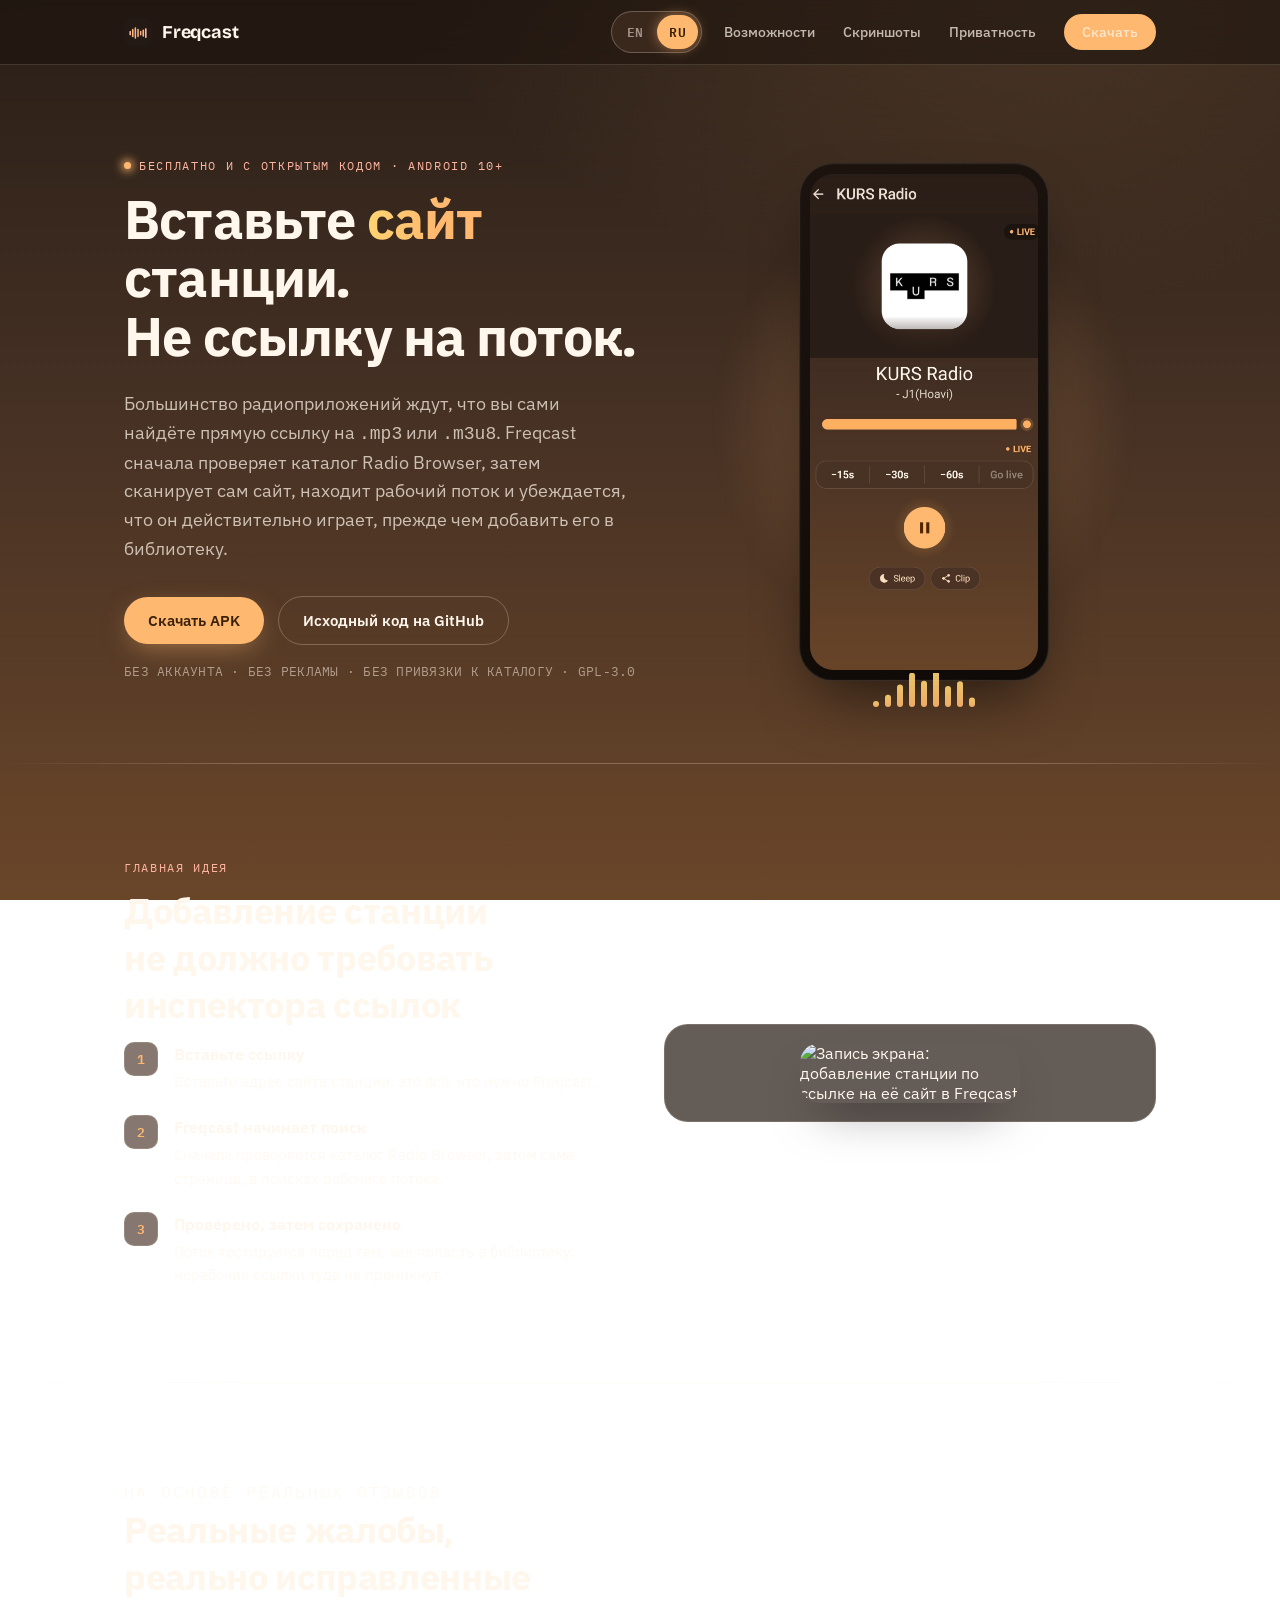
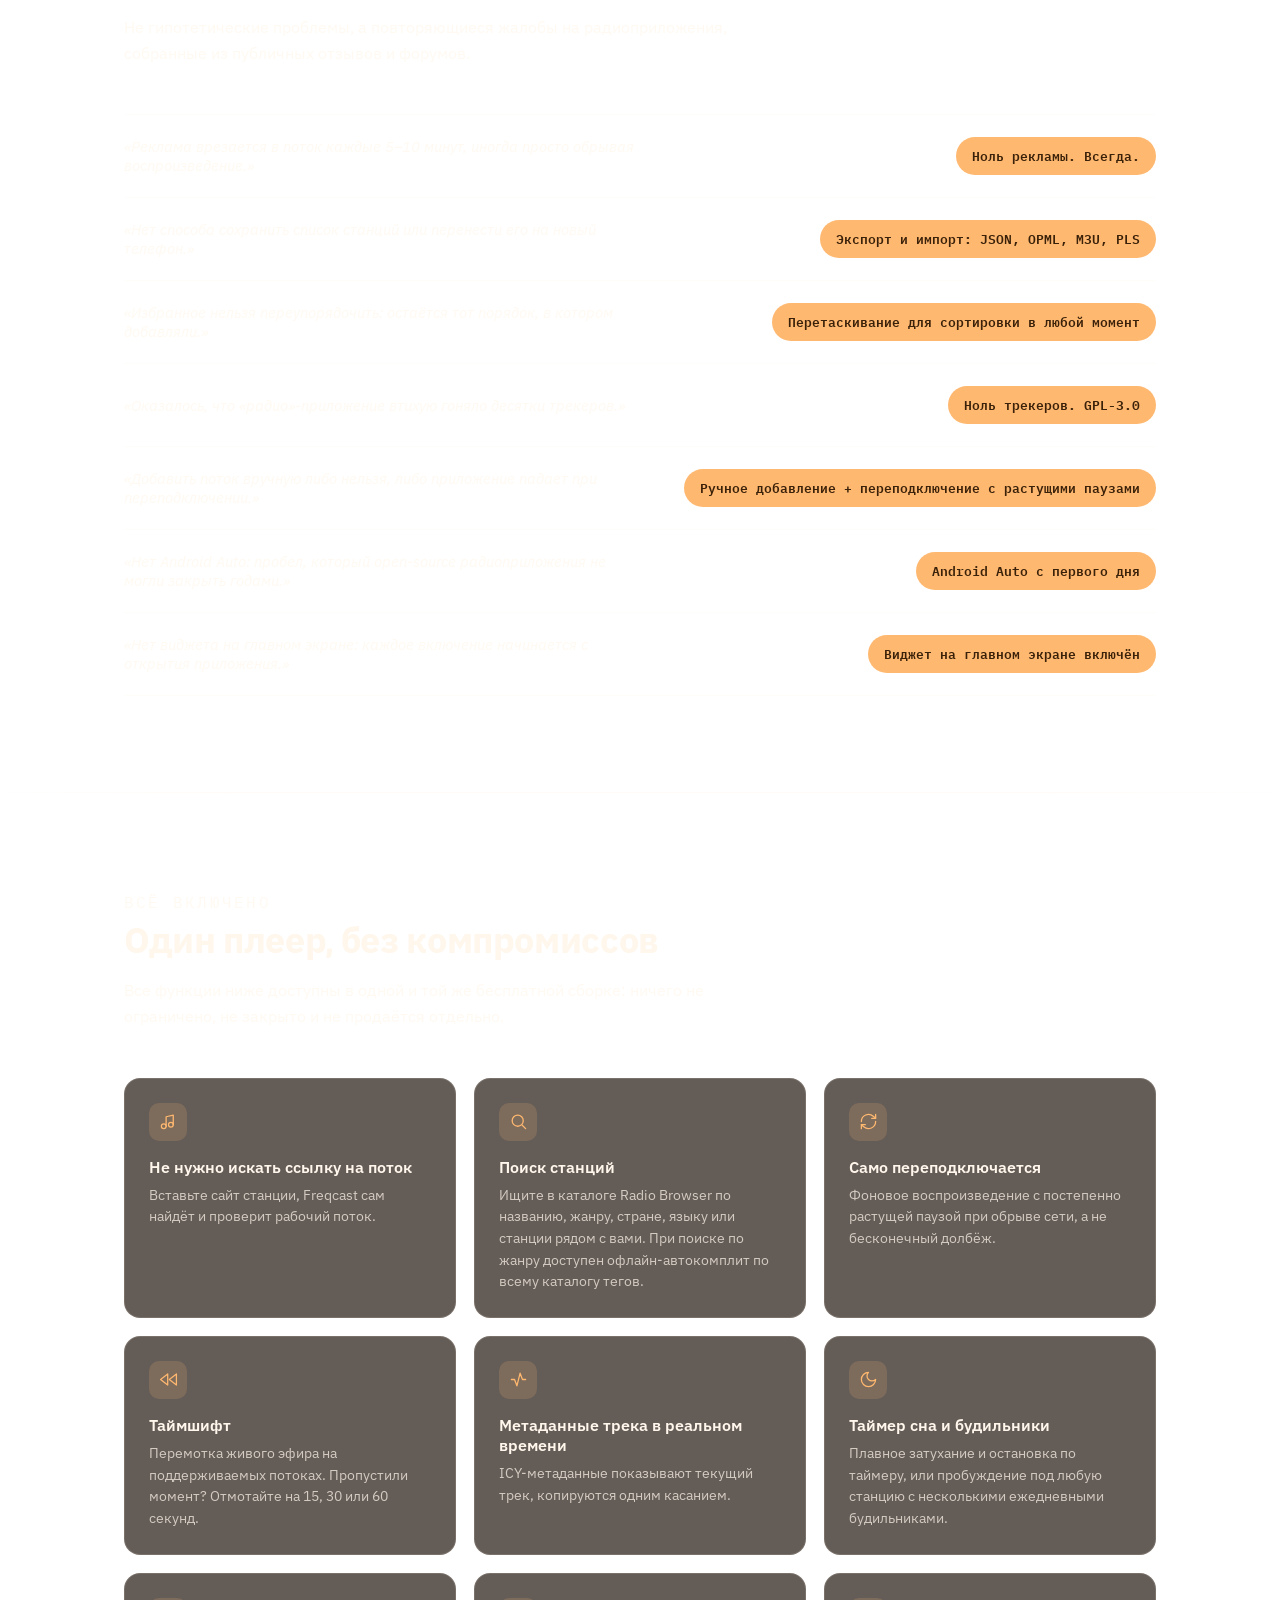
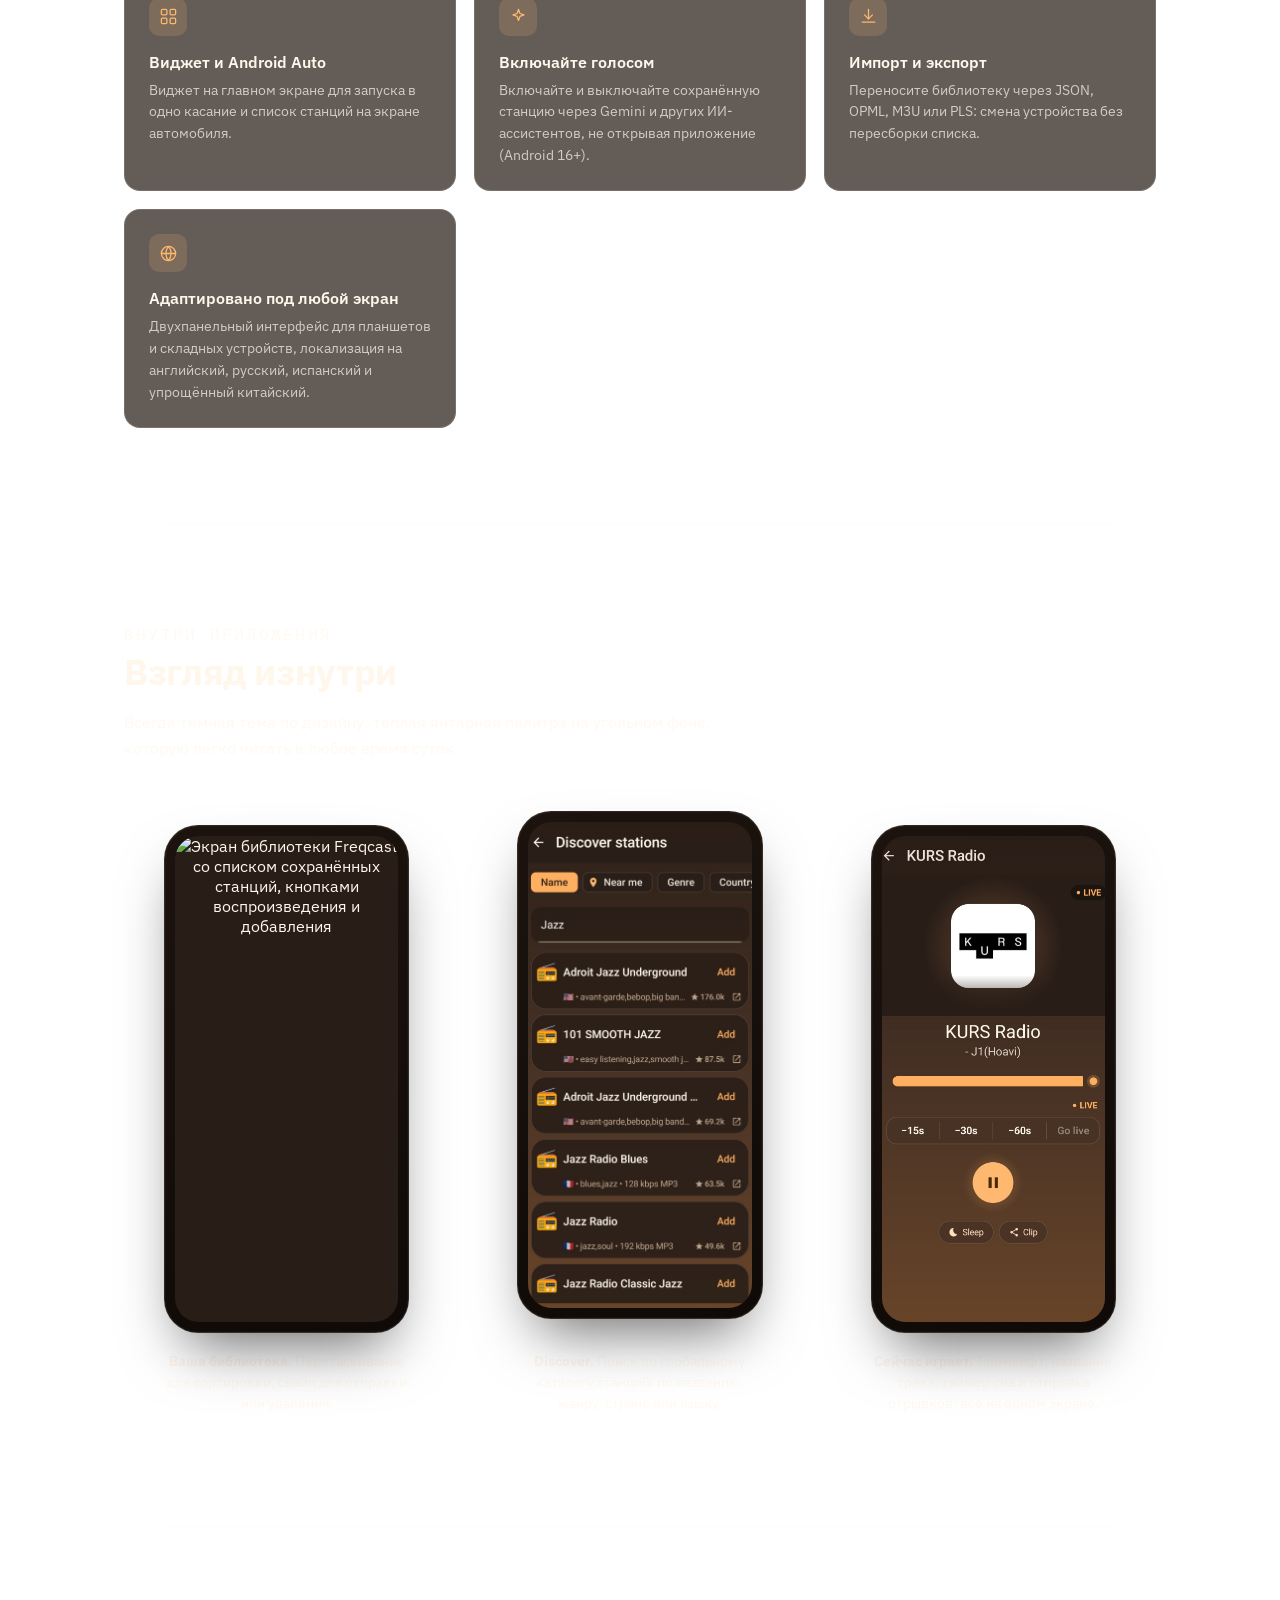
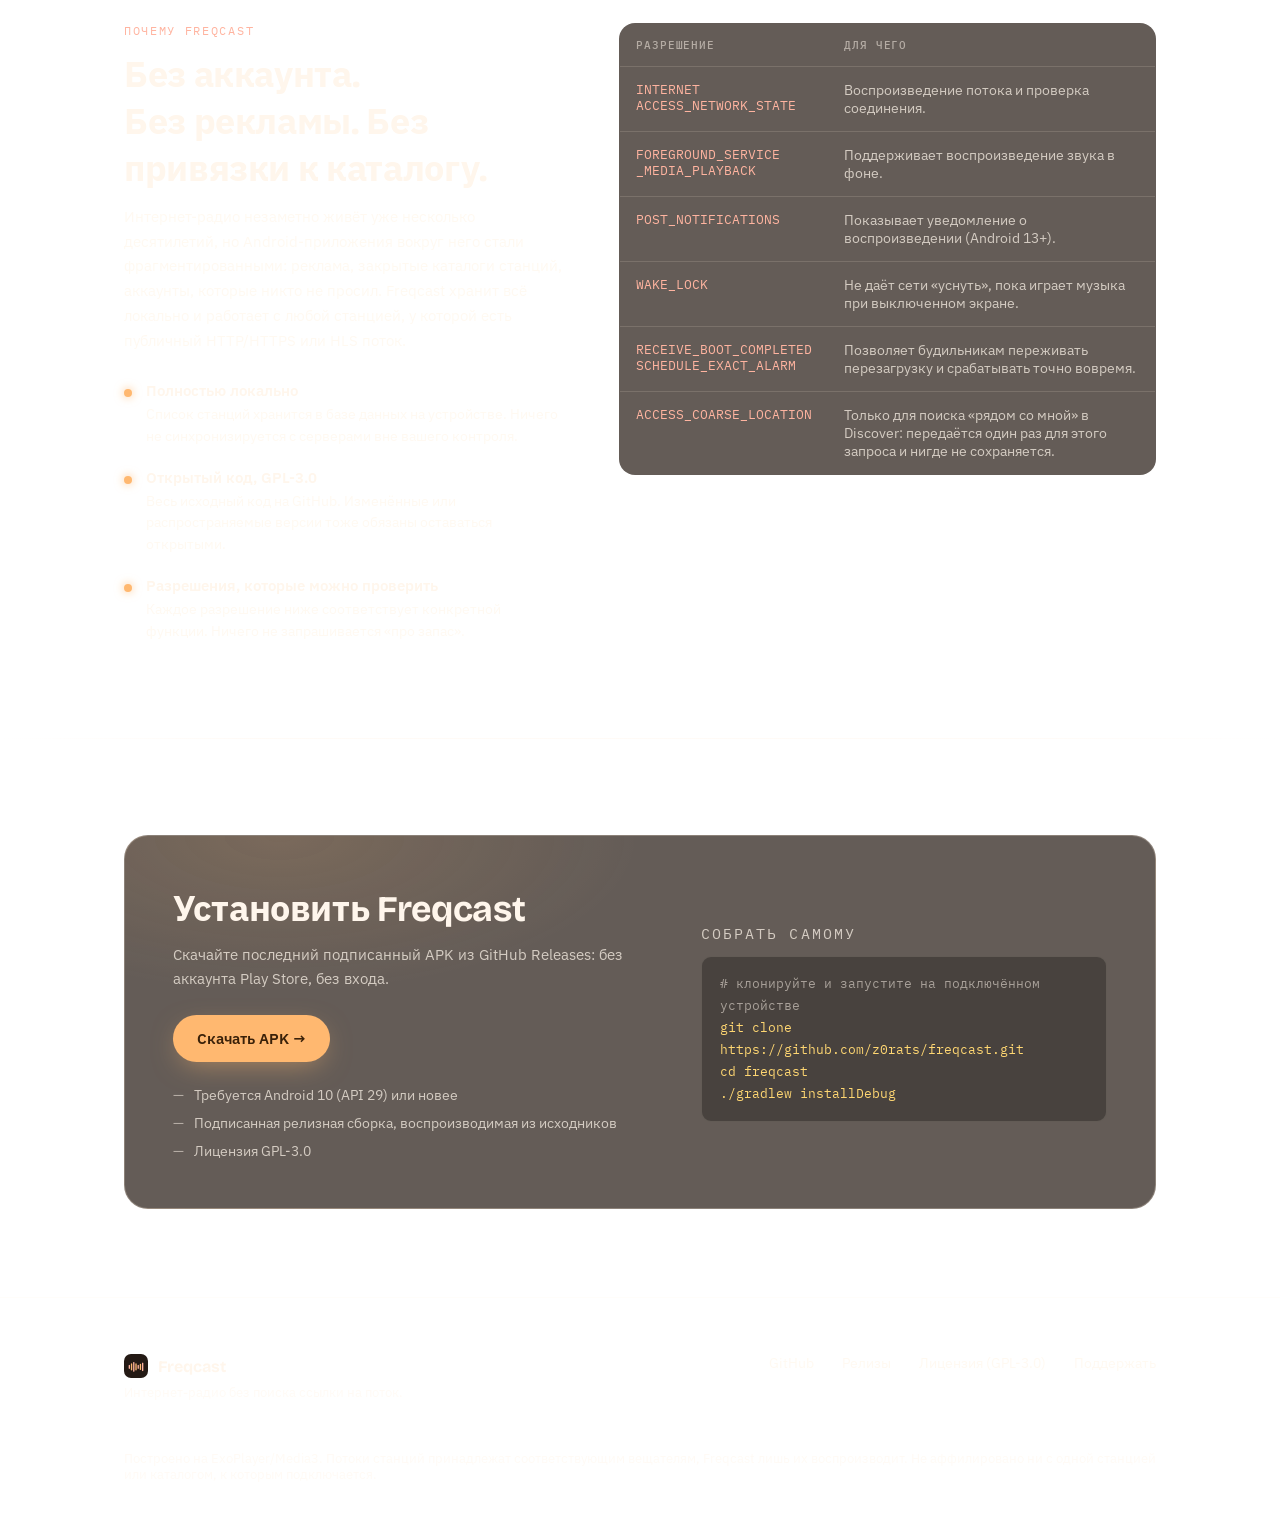
==== docs/ru/index.html @ 95578cf1 "Install android/skills toolkit; expose station playback via AppFunctions; add battery optimization t" ====
<!DOCTYPE html>
<html lang="ru">
<head>
<meta charset="UTF-8">
<meta name="viewport" content="width=device-width, initial-scale=1.0">
<title>Freqcast: интернет-радио без поиска ссылки на поток</title>
<meta name="description" content="Freqcast: бесплатный радиоплеер для Android с открытым исходным кодом. Вставьте ссылку на сайт станции. Приложение само найдёт, проверит и добавит рабочий поток. Без аккаунта, без рекламы, без привязки к чужому каталогу.">
<link rel="icon" href="../icon-192.png" type="image/png">
<link rel="preconnect" href="https://fonts.gstatic.com" crossorigin>
<link href="https://fonts.googleapis.com/css2?family=Bricolage+Grotesque:opsz,wght@12..96,600..800&family=IBM+Plex+Sans:wght@400;500;600&family=IBM+Plex+Mono:wght@400;500;600&display=swap" rel="stylesheet">
<style>
  :root {
    --bg-start: #291e17;
    --bg-mid: #463124;
    --bg-end: #6a4629;
    --surface: rgba(41, 30, 23, 0.72);
    --surface-active: rgba(70, 49, 36, 0.65);
    --border: rgba(255, 237, 221, 0.14);
    --border-strong: rgba(255, 237, 221, 0.26);
    --accent: #ffb870;
    --accent-soft: rgba(255, 184, 112, 0.16);
    --accent-2: #ffb4a0;
    --accent-3: #ffd772;
    --text: #fff6ec;
    --text-soft: rgba(255, 246, 236, 0.72);
    --text-dim: rgba(255, 246, 236, 0.52);
    --font-display: "Bricolage Grotesque", "IBM Plex Sans", sans-serif;
    --font-body: "IBM Plex Sans", -apple-system, "Segoe UI", sans-serif;
    --font-mono: "IBM Plex Mono", ui-monospace, SFMono-Regular, monospace;
    --radius-lg: 24px;
    --radius-md: 16px;
    --radius-sm: 10px;
    --wrap: 1080px;
  }

  * { box-sizing: border-box; }
  html { scroll-behavior: smooth; }
  body {
    margin: 0;
    font-family: var(--font-body);
    color: var(--text);
    background:
      radial-gradient(1100px 620px at 82% -8%, rgba(255, 184, 112, 0.16), transparent 60%),
      linear-gradient(180deg, var(--bg-start) 0%, var(--bg-mid) 46%, var(--bg-end) 100%);
    background-attachment: fixed;
    -webkit-font-smoothing: antialiased;
    overflow-x: hidden;
  }
  img { max-width: 100%; display: block; }
  a { color: inherit; }
  :focus-visible { outline: 2px solid var(--accent); outline-offset: 3px; border-radius: 4px; }

  .wrap {
    width: 100%;
    max-width: var(--wrap);
    margin: 0 auto;
    padding: 0 24px;
  }

  /* ---------- Nav ---------- */
  .nav {
    position: sticky;
    top: 0;
    z-index: 40;
    backdrop-filter: blur(14px);
    -webkit-backdrop-filter: blur(14px);
    background: rgba(28, 19, 14, 0.55);
    border-bottom: 1px solid var(--border);
  }
  .nav-inner {
    display: flex;
    align-items: center;
    justify-content: space-between;
    height: 64px;
  }
  .brand { display: flex; align-items: center; gap: 10px; text-decoration: none; }
  .brand img { width: 28px; height: 28px; border-radius: 8px; }
  .brand span {
    font-family: var(--font-display);
    font-weight: 700;
    font-size: 18px;
    letter-spacing: -0.01em;
  }
  .nav-right { display: flex; align-items: center; gap: 22px; }
  .nav-links { display: flex; align-items: center; gap: 28px; }
  .nav-links a {
    font-size: 14px;
    color: var(--text-soft);
    text-decoration: none;
    font-weight: 500;
  }
  .nav-links a:hover { color: var(--text); }
  .nav-cta {
    padding: 9px 18px;
    border-radius: 999px;
    background: var(--accent);
    color: #3a2109;
    font-weight: 600;
    font-size: 14px;
    text-decoration: none;
    white-space: nowrap;
  }
  .lang-switch {
    display: flex;
    align-items: center;
    gap: 2px;
    flex: none;
    padding: 3px;
    border-radius: 999px;
    background: var(--surface-active);
    border: 1px solid var(--border-strong);
  }
  .lang-switch a {
    padding: 6px 12px;
    border-radius: 999px;
    font-family: var(--font-mono);
    font-size: 12.5px;
    font-weight: 600;
    letter-spacing: 0.03em;
    text-decoration: none;
    color: var(--text-dim);
    transition: background 0.15s ease, color 0.15s ease;
  }
  .lang-switch a:hover { color: var(--text); }
  .lang-switch a.lang-active {
    background: var(--accent);
    color: #3a2109;
    box-shadow: 0 0 14px -2px rgba(255, 184, 112, 0.7);
  }
  @media (max-width: 720px) {
    .nav-links a:not(.nav-cta) { display: none; }
  }
  @media (max-width: 480px) {
    .lang-switch a { padding: 5px 9px; font-size: 11px; }
    .nav-cta { padding: 8px 14px; font-size: 13px; }
  }
  @media (max-width: 380px) {
    .brand span { display: none; }
  }

  /* ---------- Hero ---------- */
  .hero {
    position: relative;
    padding: 88px 0 64px;
  }
  .hero-grid {
    display: grid;
    grid-template-columns: 1.05fr 0.95fr;
    gap: 56px;
    align-items: center;
  }
  @media (max-width: 860px) {
    .hero-grid { grid-template-columns: 1fr; }
    .hero-visual { order: -1; }
  }
  .eyebrow {
    display: inline-flex;
    align-items: center;
    gap: 8px;
    font-family: var(--font-mono);
    font-size: 12px;
    letter-spacing: 0.14em;
    text-transform: uppercase;
    color: var(--accent-2);
    margin: 0 0 20px;
  }
  .eyebrow::before {
    content: "";
    width: 7px; height: 7px;
    border-radius: 50%;
    background: var(--accent);
    box-shadow: 0 0 10px 2px var(--accent);
  }
  h1 {
    font-family: var(--font-display);
    font-weight: 700;
    font-size: clamp(34px, 5vw, 54px);
    line-height: 1.08;
    letter-spacing: -0.015em;
    margin: 0 0 22px;
    text-wrap: balance;
  }
  h1 em {
    font-style: normal;
    background: linear-gradient(100deg, var(--accent-3), var(--accent) 60%);
    -webkit-background-clip: text;
    background-clip: text;
    color: transparent;
  }
  .lede {
    font-size: 18px;
    line-height: 1.6;
    color: var(--text-soft);
    max-width: 46ch;
    margin: 0 0 32px;
  }
  .cta-row { display: flex; gap: 14px; flex-wrap: wrap; align-items: center; }
  .btn {
    display: inline-flex;
    align-items: center;
    gap: 8px;
    padding: 14px 24px;
    border-radius: 999px;
    font-weight: 600;
    font-size: 15px;
    text-decoration: none;
    transition: transform 0.15s ease, box-shadow 0.15s ease;
  }
  .btn:hover { transform: translateY(-1px); }
  .btn-primary {
    background: var(--accent);
    color: #3a2109;
    box-shadow: 0 8px 28px -8px rgba(255, 184, 112, 0.55);
  }
  .btn-primary:hover { box-shadow: 0 10px 32px -6px rgba(255, 184, 112, 0.7); }
  .btn-ghost {
    background: transparent;
    color: var(--text);
    border: 1px solid var(--border-strong);
  }
  .btn-ghost:hover { border-color: var(--accent); background: var(--accent-soft); }
  .hero-meta {
    margin-top: 18px;
    font-family: var(--font-mono);
    font-size: 12.5px;
    color: var(--text-dim);
    letter-spacing: 0.02em;
  }

  /* ---------- hero visual: phone + ambient bars ---------- */
  .hero-visual { position: relative; display: flex; justify-content: center; }
  .glow-field {
    position: absolute;
    inset: -60px;
    background: radial-gradient(closest-side, rgba(255, 184, 112, 0.35), transparent 70%);
    filter: blur(10px);
    z-index: 0;
    pointer-events: none;
  }
  .phone {
    position: relative;
    z-index: 1;
    width: 250px;
    border-radius: 34px;
    padding: 10px;
    background: linear-gradient(160deg, #1c130e, #0f0a07);
    border: 1px solid rgba(255, 237, 221, 0.12);
    box-shadow:
      0 30px 60px -20px rgba(0,0,0,0.6),
      0 0 0 1px rgba(255,255,255,0.02) inset;
  }
  .phone-screen {
    width: 100%;
    aspect-ratio: 230 / 500;
    border-radius: 24px;
    overflow: hidden;
    background: var(--bg-start);
  }
  .phone-screen img { width: 100%; height: 100%; object-fit: cover; object-position: top; }
  #eq {
    position: absolute;
    left: 50%;
    bottom: -26px;
    transform: translateX(-50%);
    z-index: 2;
    opacity: 0.9;
  }

  /* ---------- Section scaffolding ---------- */
  section { padding: 88px 0; position: relative; }
  .section-head { max-width: 640px; margin: 0 0 48px; }
  .kicker {
    font-family: var(--font-mono);
    font-size: 12px;
    letter-spacing: 0.14em;
    text-transform: uppercase;
    color: var(--accent-2);
    margin: 0 0 12px;
  }
  h2 {
    font-family: var(--font-display);
    font-weight: 700;
    font-size: clamp(26px, 3.4vw, 36px);
    letter-spacing: -0.01em;
    margin: 0 0 14px;
    text-wrap: balance;
  }
  .section-head p { color: var(--text-soft); font-size: 16px; line-height: 1.65; margin: 0; }
  .hr {
    height: 1px;
    background: linear-gradient(90deg, transparent, var(--border-strong) 20%, var(--border-strong) 80%, transparent);
    border: none;
  }

  /* ---------- How it works ---------- */
  .how {
    display: grid;
    grid-template-columns: 1fr 1fr;
    gap: 48px;
    align-items: center;
  }
  @media (max-width: 860px) { .how { grid-template-columns: 1fr; } }
  .steps { display: flex; flex-direction: column; gap: 22px; counter-reset: step; }
  .step { display: flex; gap: 16px; }
  .step-num {
    flex: none;
    width: 34px; height: 34px;
    border-radius: 10px;
    background: var(--surface-active);
    border: 1px solid var(--border);
    display: flex; align-items: center; justify-content: center;
    font-family: var(--font-mono);
    font-size: 13px;
    color: var(--accent);
    font-weight: 600;
  }
  .step h3 { margin: 2px 0 6px; font-size: 16px; font-weight: 600; }
  .step p { margin: 0; color: var(--text-soft); font-size: 14.5px; line-height: 1.6; }

  /* ---------- Gripes (real complaints, actually fixed) ---------- */
  .gripe-list { display: flex; flex-direction: column; }
  .gripe {
    display: flex;
    justify-content: space-between;
    align-items: center;
    gap: 28px;
    padding: 22px 0;
    border-top: 1px solid var(--border);
  }
  .gripe:last-child { border-bottom: 1px solid var(--border); }
  .gripe-complaint {
    margin: 0;
    font-size: 15px;
    font-style: italic;
    color: var(--text-soft);
    max-width: 58ch;
  }
  .gripe-fix {
    flex: none;
    font-family: var(--font-mono);
    font-size: 12.5px;
    font-weight: 600;
    color: #3a2109;
    background: var(--accent);
    padding: 8px 16px;
    border-radius: 999px;
    white-space: nowrap;
  }
  @media (max-width: 640px) {
    .gripe { flex-direction: column; align-items: flex-start; gap: 12px; }
  }
  .demo-frame {
    border-radius: var(--radius-lg);
    border: 1px solid var(--border);
    background: var(--surface);
    padding: 18px;
    display: flex;
    justify-content: center;
  }
  .demo-frame img {
    width: 220px;
    border-radius: 20px;
    box-shadow: 0 24px 48px -20px rgba(0,0,0,0.55);
  }

  /* ---------- Feature grid ---------- */
  .features {
    display: grid;
    grid-template-columns: repeat(3, 1fr);
    gap: 18px;
  }
  @media (max-width: 860px) { .features { grid-template-columns: 1fr 1fr; } }
  @media (max-width: 560px) { .features { grid-template-columns: 1fr; } }
  .feature-card {
    border: 1px solid var(--border);
    background: var(--surface);
    border-radius: var(--radius-md);
    padding: 24px;
    transition: border-color 0.15s ease, transform 0.15s ease;
  }
  .feature-card:hover { border-color: var(--border-strong); transform: translateY(-2px); }
  .feature-icon {
    width: 38px; height: 38px;
    border-radius: 10px;
    background: var(--accent-soft);
    display: flex; align-items: center; justify-content: center;
    margin-bottom: 16px;
    color: var(--accent);
  }
  .feature-card h3 { margin: 0 0 8px; font-size: 15.5px; font-weight: 600; }
  .feature-card p { margin: 0; color: var(--text-soft); font-size: 14px; line-height: 1.55; }

  /* ---------- Screenshots ---------- */
  .shots {
    display: grid;
    grid-template-columns: repeat(3, 1fr);
    gap: 28px;
  }
  @media (max-width: 860px) { .shots { grid-template-columns: 1fr; max-width: 320px; margin: 0 auto; } }
  .shot { text-align: center; }
  .shot .phone { width: 100%; margin: 0 auto; }
  .shot:nth-child(2) .phone { transform: translateY(-14px); }
  .shot figcaption {
    margin-top: 18px;
    font-size: 14px;
    color: var(--text-soft);
    line-height: 1.5;
  }
  .shot figcaption b { color: var(--text); font-weight: 600; }

  /* ---------- Philosophy / permissions ---------- */
  .philosophy {
    display: grid;
    grid-template-columns: 0.9fr 1.1fr;
    gap: 56px;
    align-items: start;
  }
  @media (max-width: 860px) { .philosophy { grid-template-columns: 1fr; } }
  .pillars { display: flex; flex-direction: column; gap: 20px; margin-top: 28px; }
  .pillar { display: flex; gap: 14px; }
  .pillar-mark {
    flex: none;
    width: 8px; height: 8px;
    border-radius: 50%;
    margin-top: 8px;
    background: var(--accent);
    box-shadow: 0 0 8px 1px rgba(255,184,112,0.6);
  }
  .pillar h4 { margin: 0 0 4px; font-size: 15px; font-weight: 600; }
  .pillar p { margin: 0; color: var(--text-soft); font-size: 14px; line-height: 1.55; }

  table.perms {
    width: 100%;
    border-collapse: collapse;
    font-size: 13.5px;
    border: 1px solid var(--border);
    border-radius: var(--radius-md);
    overflow: hidden;
    background: var(--surface);
  }
  table.perms th, table.perms td {
    text-align: left;
    padding: 14px 16px;
    border-bottom: 1px solid var(--border);
    vertical-align: top;
  }
  table.perms th {
    font-family: var(--font-mono);
    font-size: 11px;
    letter-spacing: 0.08em;
    text-transform: uppercase;
    color: var(--text-dim);
    font-weight: 500;
  }
  table.perms tr:last-child td { border-bottom: none; }
  table.perms td:first-child {
    font-family: var(--font-mono);
    font-size: 12.5px;
    color: var(--accent-2);
    white-space: nowrap;
  }
  table.perms td:last-child { color: var(--text-soft); }
  .perms-wrap { overflow-x: auto; }

  /* ---------- Download ---------- */
  .download-card {
    border: 1px solid var(--border-strong);
    border-radius: var(--radius-lg);
    background:
      radial-gradient(600px 260px at 15% 0%, rgba(255,184,112,0.14), transparent 60%),
      var(--surface);
    padding: 48px;
    display: grid;
    grid-template-columns: 1.2fr 1fr;
    gap: 40px;
    align-items: center;
  }
  @media (max-width: 860px) { .download-card { grid-template-columns: 1fr; padding: 32px 24px; } }
  .download-card h2 { margin-bottom: 12px; }
  .download-card p { color: var(--text-soft); font-size: 15px; line-height: 1.6; margin: 0 0 24px; }
  .code-block {
    font-family: var(--font-mono);
    font-size: 13px;
    background: rgba(0,0,0,0.28);
    border: 1px solid var(--border);
    border-radius: var(--radius-sm);
    padding: 16px 18px;
    color: var(--accent-3);
    line-height: 1.7;
    overflow-x: auto;
  }
  .code-block .muted { color: var(--text-dim); }
  .req-list { list-style: none; margin: 0; padding: 0; display: flex; flex-direction: column; gap: 10px; }
  .req-list li {
    font-size: 13.5px;
    color: var(--text-soft);
    display: flex;
    gap: 10px;
    align-items: baseline;
  }
  .req-list li::before { content: "—"; color: var(--text-dim); }

  /* ---------- Footer ---------- */
  footer { padding: 56px 0 40px; border-top: 1px solid var(--border); }
  .footer-grid {
    display: flex;
    justify-content: space-between;
    align-items: flex-start;
    flex-wrap: wrap;
    gap: 32px;
  }
  .footer-brand { display: flex; align-items: center; gap: 10px; }
  .footer-brand img { width: 24px; height: 24px; border-radius: 7px; }
  .footer-brand span { font-family: var(--font-display); font-weight: 700; font-size: 16px; }
  .footer-tag { color: var(--text-dim); font-size: 13px; margin-top: 6px; }
  .footer-links { display: flex; gap: 28px; flex-wrap: wrap; }
  .footer-links a { font-size: 14px; color: var(--text-soft); text-decoration: none; }
  .footer-links a:hover { color: var(--accent); }
  .footer-fine { margin-top: 36px; color: var(--text-dim); font-size: 12.5px; }

  @media (prefers-reduced-motion: reduce) {
    html { scroll-behavior: auto; }
  }
</style>
</head>
<body>

<nav class="nav">
  <div class="wrap nav-inner">
    <a class="brand" href="#top">
      <img src="../icon-192.png" alt="">
      <span>Freqcast</span>
    </a>
    <div class="nav-right">
      <div class="lang-switch" role="group" aria-label="Язык">
        <a href="../index.html">EN</a>
        <a href="index.html" class="lang-active">RU</a>
      </div>
      <div class="nav-links">
        <a href="#features">Возможности</a>
        <a href="#screenshots">Скриншоты</a>
        <a href="#privacy">Приватность</a>
        <a class="nav-cta" href="https://github.com/z0rats/freqcast/releases/latest">Скачать</a>
      </div>
    </div>
  </div>
</nav>

<header class="hero" id="top">
  <div class="wrap hero-grid">
    <div>
      <p class="eyebrow">Бесплатно и с открытым кодом · Android 10+</p>
      <h1>Вставьте <em>сайт</em> станции.<br>Не ссылку на поток.</h1>
      <p class="lede">
        Большинство радиоприложений ждут, что вы сами найдёте прямую ссылку на <code>.mp3</code>
        или <code>.m3u8</code>. Freqcast сначала проверяет каталог Radio Browser, затем сканирует
        сам сайт, находит рабочий поток и убеждается, что он действительно играет, прежде чем
        добавить его в библиотеку.
      </p>
      <div class="cta-row">
        <a class="btn btn-primary" href="https://github.com/z0rats/freqcast/releases/latest">Скачать APK</a>
        <a class="btn btn-ghost" href="https://github.com/z0rats/freqcast">Исходный код на GitHub</a>
      </div>
      <p class="hero-meta">БЕЗ АККАУНТА · БЕЗ РЕКЛАМЫ · БЕЗ ПРИВЯЗКИ К КАТАЛОГУ · GPL-3.0</p>
    </div>
    <div class="hero-visual">
      <div class="glow-field"></div>
      <div class="phone">
        <div class="phone-screen">
          <img src="../screenshots/3.jpg" alt="Экран воспроизведения Freqcast для радиостанции KURS: живой таймшифт-скраббер, кнопки перемотки и таймер сна">
        </div>
      </div>
      <canvas id="eq" width="120" height="34" aria-hidden="true"></canvas>
    </div>
  </div>
</header>

<hr class="hr">

<section id="how">
  <div class="wrap how">
    <div>
      <p class="kicker">Главная идея</p>
      <h2>Добавление станции не должно требовать инспектора ссылок</h2>
      <div class="steps">
        <div class="step">
          <div class="step-num">1</div>
          <div>
            <h3>Вставьте ссылку</h3>
            <p>Вставьте адрес сайта станции: это всё, что нужно Freqcast.</p>
          </div>
        </div>
        <div class="step">
          <div class="step-num">2</div>
          <div>
            <h3>Freqcast начинает поиск</h3>
            <p>Сначала проверяется каталог Radio Browser, затем сама страница, в поисках рабочего потока.</p>
          </div>
        </div>
        <div class="step">
          <div class="step-num">3</div>
          <div>
            <h3>Проверено, затем сохранено</h3>
            <p>Поток тестируется перед тем, как попасть в библиотеку: нерабочие ссылки туда не проникнут.</p>
          </div>
        </div>
      </div>
    </div>
    <div class="demo-frame">
      <img src="../demo.gif" alt="Запись экрана: добавление станции по ссылке на её сайт в Freqcast" loading="lazy">
    </div>
  </div>
</section>

<hr class="hr">

<section id="gripes">
  <div class="wrap">
    <div class="section-head">
      <p class="kicker">На основе реальных отзывов</p>
      <h2>Реальные жалобы, реально исправленные</h2>
      <p>Не гипотетические проблемы, а повторяющиеся жалобы на радиоприложения, собранные из публичных отзывов и форумов.</p>
    </div>
    <div class="gripe-list">
      <div class="gripe">
        <p class="gripe-complaint">«Реклама врезается в поток каждые 5–10 минут, иногда просто обрывая воспроизведение.»</p>
        <span class="gripe-fix">Ноль рекламы. Всегда.</span>
      </div>
      <div class="gripe">
        <p class="gripe-complaint">«Нет способа сохранить список станций или перенести его на новый телефон.»</p>
        <span class="gripe-fix">Экспорт и импорт: JSON, OPML, M3U, PLS</span>
      </div>
      <div class="gripe">
        <p class="gripe-complaint">«Избранное нельзя переупорядочить: остаётся тот порядок, в котором добавляли.»</p>
        <span class="gripe-fix">Перетаскивание для сортировки в любой момент</span>
      </div>
      <div class="gripe">
        <p class="gripe-complaint">«Оказалось, что «радио»-приложение втихую гоняло десятки трекеров.»</p>
        <span class="gripe-fix">Ноль трекеров. GPL-3.0</span>
      </div>
      <div class="gripe">
        <p class="gripe-complaint">«Добавить поток вручную либо нельзя, либо приложение падает при переподключении.»</p>
        <span class="gripe-fix">Ручное добавление + переподключение с растущими паузами</span>
      </div>
      <div class="gripe">
        <p class="gripe-complaint">«Нет Android Auto: пробел, который open-source радиоприложения не могли закрыть годами.»</p>
        <span class="gripe-fix">Android Auto с первого дня</span>
      </div>
      <div class="gripe">
        <p class="gripe-complaint">«Нет виджета на главном экране: каждое включение начинается с открытия приложения.»</p>
        <span class="gripe-fix">Виджет на главном экране включён</span>
      </div>
    </div>
  </div>
</section>

<hr class="hr">

<section id="features">
  <div class="wrap">
    <div class="section-head">
      <p class="kicker">Всё включено</p>
      <h2>Один плеер, без компромиссов</h2>
      <p>Все функции ниже доступны в одной и той же бесплатной сборке: ничего не ограничено, не закрыто и не продаётся отдельно.</p>
    </div>
    <div class="features">

      <div class="feature-card">
        <div class="feature-icon">
          <svg width="19" height="19" viewBox="0 0 24 24" fill="none" stroke="currentColor" stroke-width="1.6" stroke-linecap="round" stroke-linejoin="round"><path d="M9 18V6l9-2v12"></path><circle cx="6" cy="18" r="3"></circle><circle cx="15" cy="16" r="3"></circle></svg>
        </div>
        <h3>Не нужно искать ссылку на поток</h3>
        <p>Вставьте сайт станции, Freqcast сам найдёт и проверит рабочий поток.</p>
      </div>

      <div class="feature-card">
        <div class="feature-icon">
          <svg width="19" height="19" viewBox="0 0 24 24" fill="none" stroke="currentColor" stroke-width="1.6" stroke-linecap="round" stroke-linejoin="round"><circle cx="11" cy="11" r="7"></circle><path d="M21 21l-4.3-4.3"></path></svg>
        </div>
        <h3>Поиск станций</h3>
        <p>Ищите в каталоге Radio Browser по названию, жанру, стране, языку или станции рядом с вами. При поиске по жанру доступен офлайн-автокомплит по всему каталогу тегов.</p>
      </div>

      <div class="feature-card">
        <div class="feature-icon">
          <svg width="19" height="19" viewBox="0 0 24 24" fill="none" stroke="currentColor" stroke-width="1.6" stroke-linecap="round" stroke-linejoin="round"><path d="M3 12a9 9 0 0 1 15-6.7L21 8"></path><path d="M21 3v5h-5"></path><path d="M21 12a9 9 0 0 1-15 6.7L3 16"></path><path d="M3 21v-5h5"></path></svg>
        </div>
        <h3>Само переподключается</h3>
        <p>Фоновое воспроизведение с постепенно растущей паузой при обрыве сети, а не бесконечный долбёж.</p>
      </div>

      <div class="feature-card">
        <div class="feature-icon">
          <svg width="19" height="19" viewBox="0 0 24 24" fill="none" stroke="currentColor" stroke-width="1.6" stroke-linecap="round" stroke-linejoin="round"><polygon points="11 19 2 12 11 5 11 19"></polygon><polygon points="22 19 13 12 22 5 22 19"></polygon></svg>
        </div>
        <h3>Таймшифт</h3>
        <p>Перемотка живого эфира на поддерживаемых потоках. Пропустили момент? Отмотайте на 15, 30 или 60 секунд.</p>
      </div>

      <div class="feature-card">
        <div class="feature-icon">
          <svg width="19" height="19" viewBox="0 0 24 24" fill="none" stroke="currentColor" stroke-width="1.6" stroke-linecap="round" stroke-linejoin="round"><path d="M3 12h4l3 8 4-16 3 8h4"></path></svg>
        </div>
        <h3>Метаданные трека в реальном времени</h3>
        <p>ICY-метаданные показывают текущий трек, копируются одним касанием.</p>
      </div>

      <div class="feature-card">
        <div class="feature-icon">
          <svg width="19" height="19" viewBox="0 0 24 24" fill="none" stroke="currentColor" stroke-width="1.6" stroke-linecap="round" stroke-linejoin="round"><path d="M12 3a6 6 0 0 0 9 9 9 9 0 1 1-9-9z"></path></svg>
        </div>
        <h3>Таймер сна и будильники</h3>
        <p>Плавное затухание и остановка по таймеру, или пробуждение под любую станцию с несколькими ежедневными будильниками.</p>
      </div>

      <div class="feature-card">
        <div class="feature-icon">
          <svg width="19" height="19" viewBox="0 0 24 24" fill="none" stroke="currentColor" stroke-width="1.6" stroke-linecap="round" stroke-linejoin="round"><rect x="3" y="3" width="7" height="7" rx="1.5"></rect><rect x="14" y="3" width="7" height="7" rx="1.5"></rect><rect x="3" y="14" width="7" height="7" rx="1.5"></rect><rect x="14" y="14" width="7" height="7" rx="1.5"></rect></svg>
        </div>
        <h3>Виджет и Android Auto</h3>
        <p>Виджет на главном экране для запуска в одно касание и список станций на экране автомобиля.</p>
      </div>

      <div class="feature-card">
        <div class="feature-icon">
          <svg width="19" height="19" viewBox="0 0 24 24" fill="none" stroke="currentColor" stroke-width="1.6" stroke-linecap="round" stroke-linejoin="round"><path d="M12 3l1.8 5.2L19 10l-5.2 1.8L12 17l-1.8-5.2L5 10l5.2-1.8L12 3z"></path></svg>
        </div>
        <h3>Включайте голосом</h3>
        <p>Включайте и выключайте сохранённую станцию через Gemini и других ИИ-ассистентов, не открывая приложение (Android 16+).</p>
      </div>

      <div class="feature-card">
        <div class="feature-icon">
          <svg width="19" height="19" viewBox="0 0 24 24" fill="none" stroke="currentColor" stroke-width="1.6" stroke-linecap="round" stroke-linejoin="round"><path d="M12 3v12"></path><path d="M7 10l5 5 5-5"></path><path d="M4 19h16"></path></svg>
        </div>
        <h3>Импорт и экспорт</h3>
        <p>Переносите библиотеку через JSON, OPML, M3U или PLS: смена устройства без пересборки списка.</p>
      </div>

      <div class="feature-card">
        <div class="feature-icon">
          <svg width="19" height="19" viewBox="0 0 24 24" fill="none" stroke="currentColor" stroke-width="1.6" stroke-linecap="round" stroke-linejoin="round"><circle cx="12" cy="12" r="9"></circle><path d="M3 12h18"></path><path d="M12 3a14 14 0 0 1 0 18a14 14 0 0 1 0-18z"></path></svg>
        </div>
        <h3>Адаптировано под любой экран</h3>
        <p>Двухпанельный интерфейс для планшетов и складных устройств, локализация на английский, русский, испанский и упрощённый китайский.</p>
      </div>

    </div>
  </div>
</section>

<hr class="hr">

<section id="screenshots">
  <div class="wrap">
    <div class="section-head">
      <p class="kicker">Внутри приложения</p>
      <h2>Взгляд изнутри</h2>
      <p>Всегда тёмная тема по дизайну: тёплая янтарная палитра на угольном фоне, которую легко читать в любое время суток.</p>
    </div>
    <div class="shots">
      <figure class="shot">
        <div class="phone">
          <div class="phone-screen">
            <img src="../screenshots/1.png" alt="Экран библиотеки Freqcast со списком сохранённых станций, кнопками воспроизведения и добавления" loading="lazy">
          </div>
        </div>
        <figcaption><b>Ваша библиотека.</b> Перетаскивание для сортировки, свайп для отправки или удаления.</figcaption>
      </figure>
      <figure class="shot">
        <div class="phone">
          <div class="phone-screen">
            <img src="../screenshots/2.jpg" alt="Экран Discover в Freqcast с результатами поиска джазовых станций в каталоге Radio Browser" loading="lazy">
          </div>
        </div>
        <figcaption><b>Discover.</b> Поиск по глобальному каталогу станций: по названию, жанру, стране или языку.</figcaption>
      </figure>
      <figure class="shot">
        <div class="phone">
          <div class="phone-screen">
            <img src="../screenshots/3.jpg" alt="Экран воспроизведения Freqcast с таймшифт-скраббером, таймером сна и отправкой отрывков" loading="lazy">
          </div>
        </div>
        <figcaption><b>Сейчас играет.</b> Таймшифт, название трека, таймер сна и отправка отрывков: всё на одном экране.</figcaption>
      </figure>
    </div>
  </div>
</section>

<hr class="hr">

<section id="privacy">
  <div class="wrap philosophy">
    <div>
      <p class="kicker">Почему Freqcast</p>
      <h2>Без аккаунта. Без рекламы. Без привязки к каталогу.</h2>
      <p style="color:var(--text-soft); font-size:15px; line-height:1.65; margin:0;">
        Интернет-радио незаметно живёт уже несколько десятилетий, но Android-приложения вокруг него
        стали фрагментированными: реклама, закрытые каталоги станций, аккаунты, которые никто не
        просил. Freqcast хранит всё локально и работает с любой станцией, у которой есть публичный
        HTTP/HTTPS или HLS поток.
      </p>
      <div class="pillars">
        <div class="pillar">
          <div class="pillar-mark"></div>
          <div>
            <h4>Полностью локально</h4>
            <p>Список станций хранится в базе данных на устройстве. Ничего не синхронизируется с серверами вне вашего контроля.</p>
          </div>
        </div>
        <div class="pillar">
          <div class="pillar-mark"></div>
          <div>
            <h4>Открытый код, GPL-3.0</h4>
            <p>Весь исходный код на GitHub. Изменённые или распространяемые версии тоже обязаны оставаться открытыми.</p>
          </div>
        </div>
        <div class="pillar">
          <div class="pillar-mark"></div>
          <div>
            <h4>Разрешения, которые можно проверить</h4>
            <p>Каждое разрешение ниже соответствует конкретной функции. Ничего не запрашивается «про запас».</p>
          </div>
        </div>
      </div>
    </div>
    <div class="perms-wrap">
      <table class="perms">
        <thead>
          <tr><th>Разрешение</th><th>Для чего</th></tr>
        </thead>
        <tbody>
          <tr><td>INTERNET<br>ACCESS_NETWORK_STATE</td><td>Воспроизведение потока и проверка соединения.</td></tr>
          <tr><td>FOREGROUND_SERVICE<br>_MEDIA_PLAYBACK</td><td>Поддерживает воспроизведение звука в фоне.</td></tr>
          <tr><td>POST_NOTIFICATIONS</td><td>Показывает уведомление о воспроизведении (Android 13+).</td></tr>
          <tr><td>WAKE_LOCK</td><td>Не даёт сети «уснуть», пока играет музыка при выключенном экране.</td></tr>
          <tr><td>RECEIVE_BOOT_COMPLETED<br>SCHEDULE_EXACT_ALARM</td><td>Позволяет будильникам переживать перезагрузку и срабатывать точно вовремя.</td></tr>
          <tr><td>ACCESS_COARSE_LOCATION</td><td>Только для поиска «рядом со мной» в Discover: передаётся один раз для этого запроса и нигде не сохраняется.</td></tr>
        </tbody>
      </table>
    </div>
  </div>
</section>

<hr class="hr">

<section id="download">
  <div class="wrap">
    <div class="download-card">
      <div>
        <h2>Установить Freqcast</h2>
        <p>Скачайте последний подписанный APK из GitHub Releases: без аккаунта Play Store, без входа.</p>
        <div class="cta-row">
          <a class="btn btn-primary" href="https://github.com/z0rats/freqcast/releases/latest">Скачать APK →</a>
        </div>
        <ul class="req-list" style="margin-top:24px;">
          <li>Требуется Android 10 (API 29) или новее</li>
          <li>Подписанная релизная сборка, воспроизводимая из исходников</li>
          <li>Лицензия GPL-3.0</li>
        </ul>
      </div>
      <div>
        <p class="kicker" style="margin-bottom:10px;">Собрать самому</p>
        <div class="code-block">
<span class="muted"># клонируйте и запустите на подключённом устройстве</span><br>
git clone https://github.com/z0rats/freqcast.git<br>
cd freqcast<br>
./gradlew installDebug
        </div>
      </div>
    </div>
  </div>
</section>

<footer>
  <div class="wrap">
    <div class="footer-grid">
      <div>
        <div class="footer-brand">
          <img src="../icon-192.png" alt="">
          <span>Freqcast</span>
        </div>
        <p class="footer-tag">Интернет-радио без поиска ссылки на поток.</p>
      </div>
      <div class="footer-links">
        <a href="https://github.com/z0rats/freqcast">GitHub</a>
        <a href="https://github.com/z0rats/freqcast/releases">Релизы</a>
        <a href="https://github.com/z0rats/freqcast/blob/master/LICENSE">Лицензия (GPL-3.0)</a>
        <a href="https://github.com/z0rats/freqcast/blob/master/FUNDING.md">Поддержать</a>
      </div>
    </div>
    <p class="footer-fine">Построено на ExoPlayer/Media3. Потоки станций принадлежат соответствующим вещателям, Freqcast лишь их воспроизводит. Не аффилировано ни с одной станцией или каталогом, к которым подключается.</p>
  </div>
</footer>

<script>
(function () {
  var canvas = document.getElementById('eq');
  if (!canvas) return;
  var ctx = canvas.getContext('2d');
  var reduceMotion = window.matchMedia('(prefers-reduced-motion: reduce)').matches;
  var bars = 9;
  var barWidth = 6;
  var gap = 6;
  var base = [10, 18, 26, 34, 22, 30, 16, 24, 12];
  var t = 0;

  function draw() {
    var w = canvas.width, h = canvas.height;
    ctx.clearRect(0, 0, w, h);
    var totalWidth = bars * barWidth + (bars - 1) * gap;
    var startX = (w - totalWidth) / 2;
    for (var i = 0; i < bars; i++) {
      var phase = reduceMotion ? 0 : Math.sin(t / 260 + i * 0.7);
      var height = Math.max(6, base[i] + phase * 6);
      var x = startX + i * (barWidth + gap);
      var y = h - height;
      var grad = ctx.createLinearGradient(0, y, 0, h);
      grad.addColorStop(0, '#ffd772');
      grad.addColorStop(1, '#ffb870');
      ctx.fillStyle = grad;
      ctx.beginPath();
      if (ctx.roundRect) {
        ctx.roundRect(x, y, barWidth, height, 3);
      } else {
        ctx.rect(x, y, barWidth, height);
      }
      ctx.fill();
    }
  }

  draw();
  if (!reduceMotion) {
    (function loop() {
      t += 16;
      draw();
      requestAnimationFrame(loop);
    })();
  }
})();
</script>

</body>
</html>
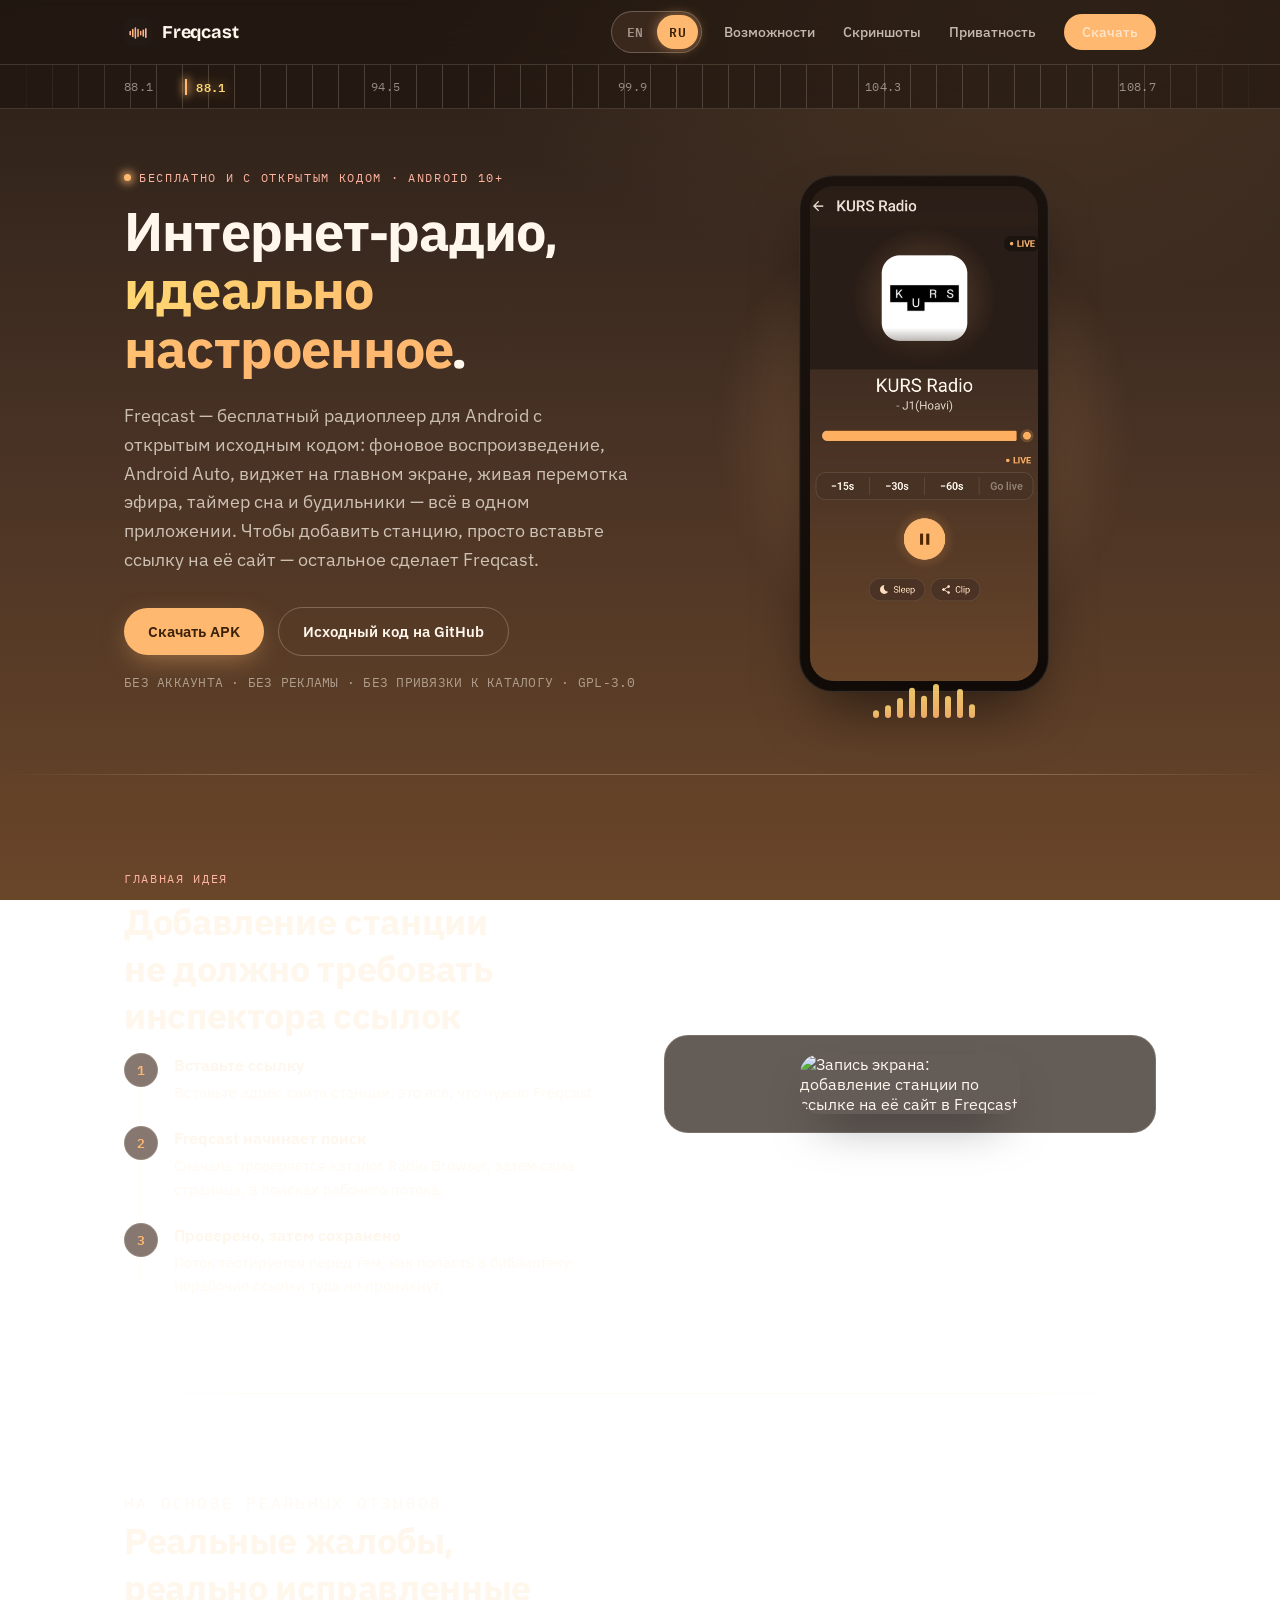
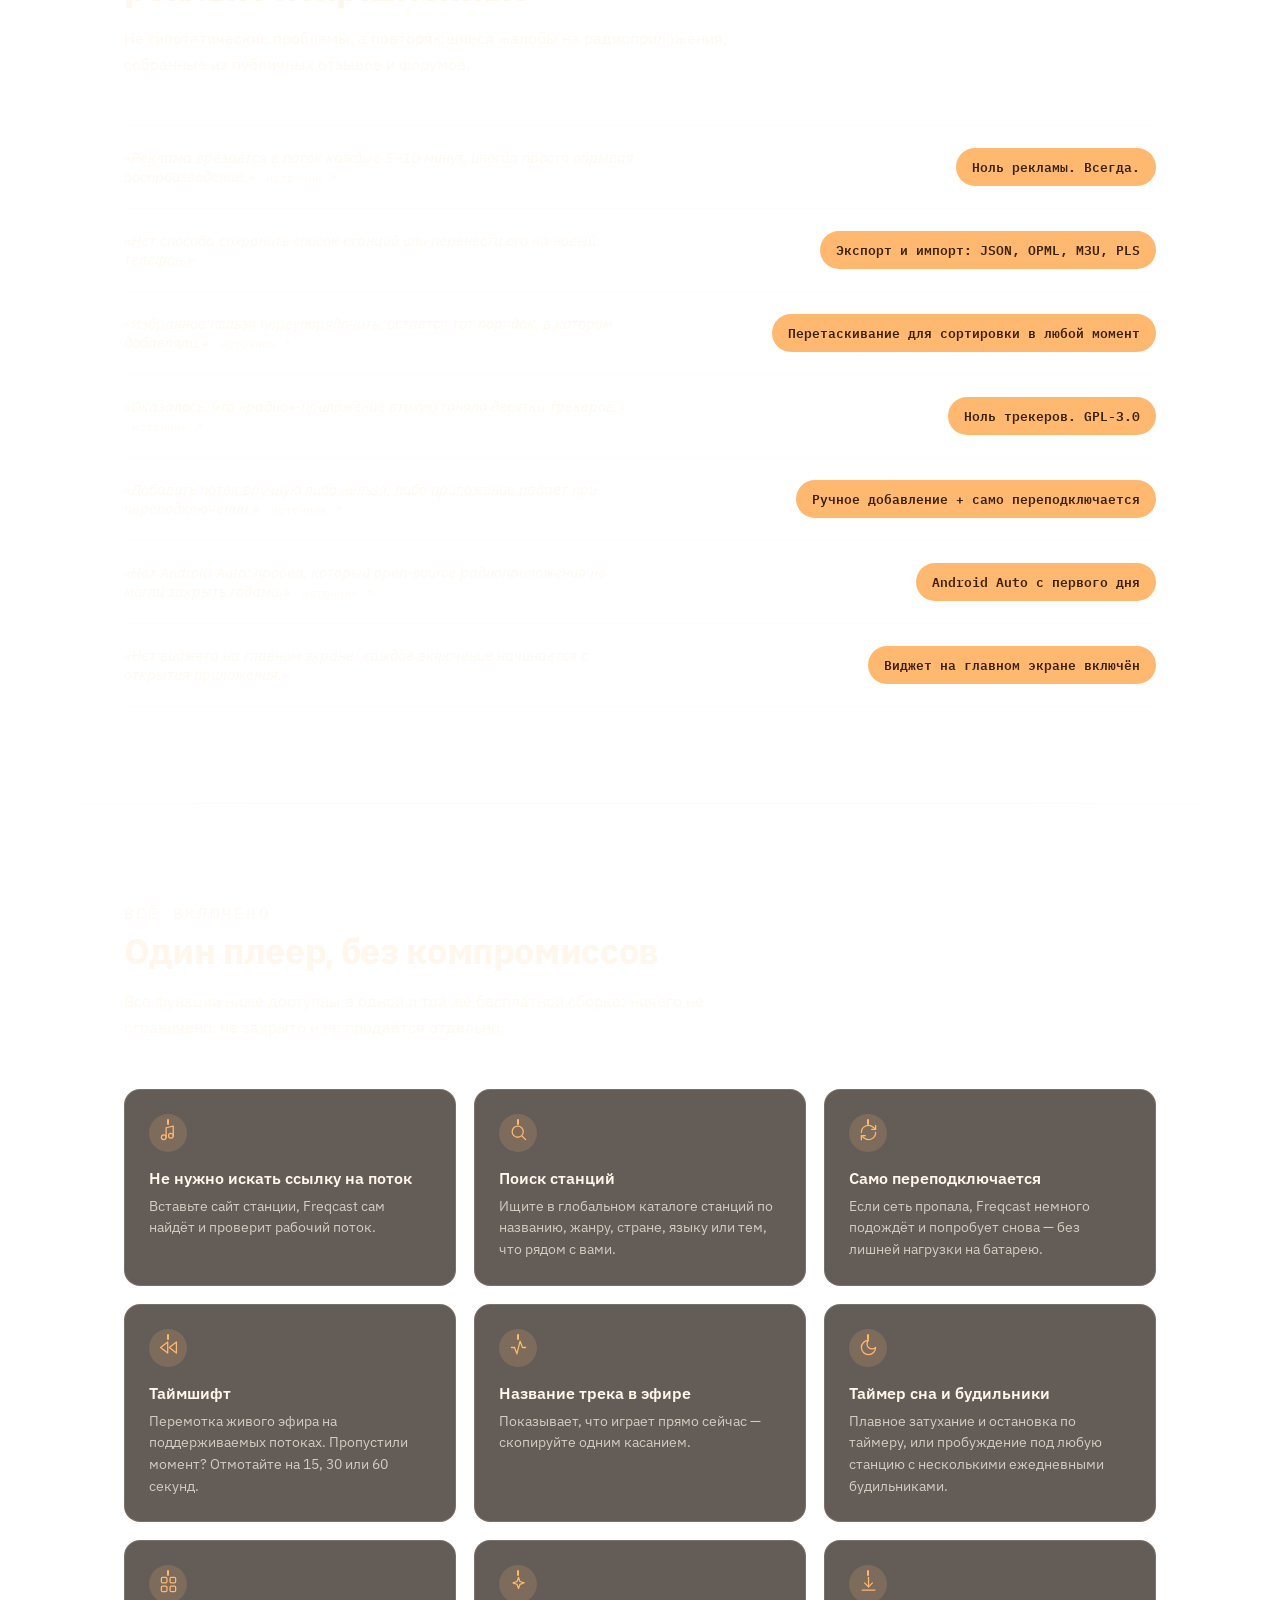
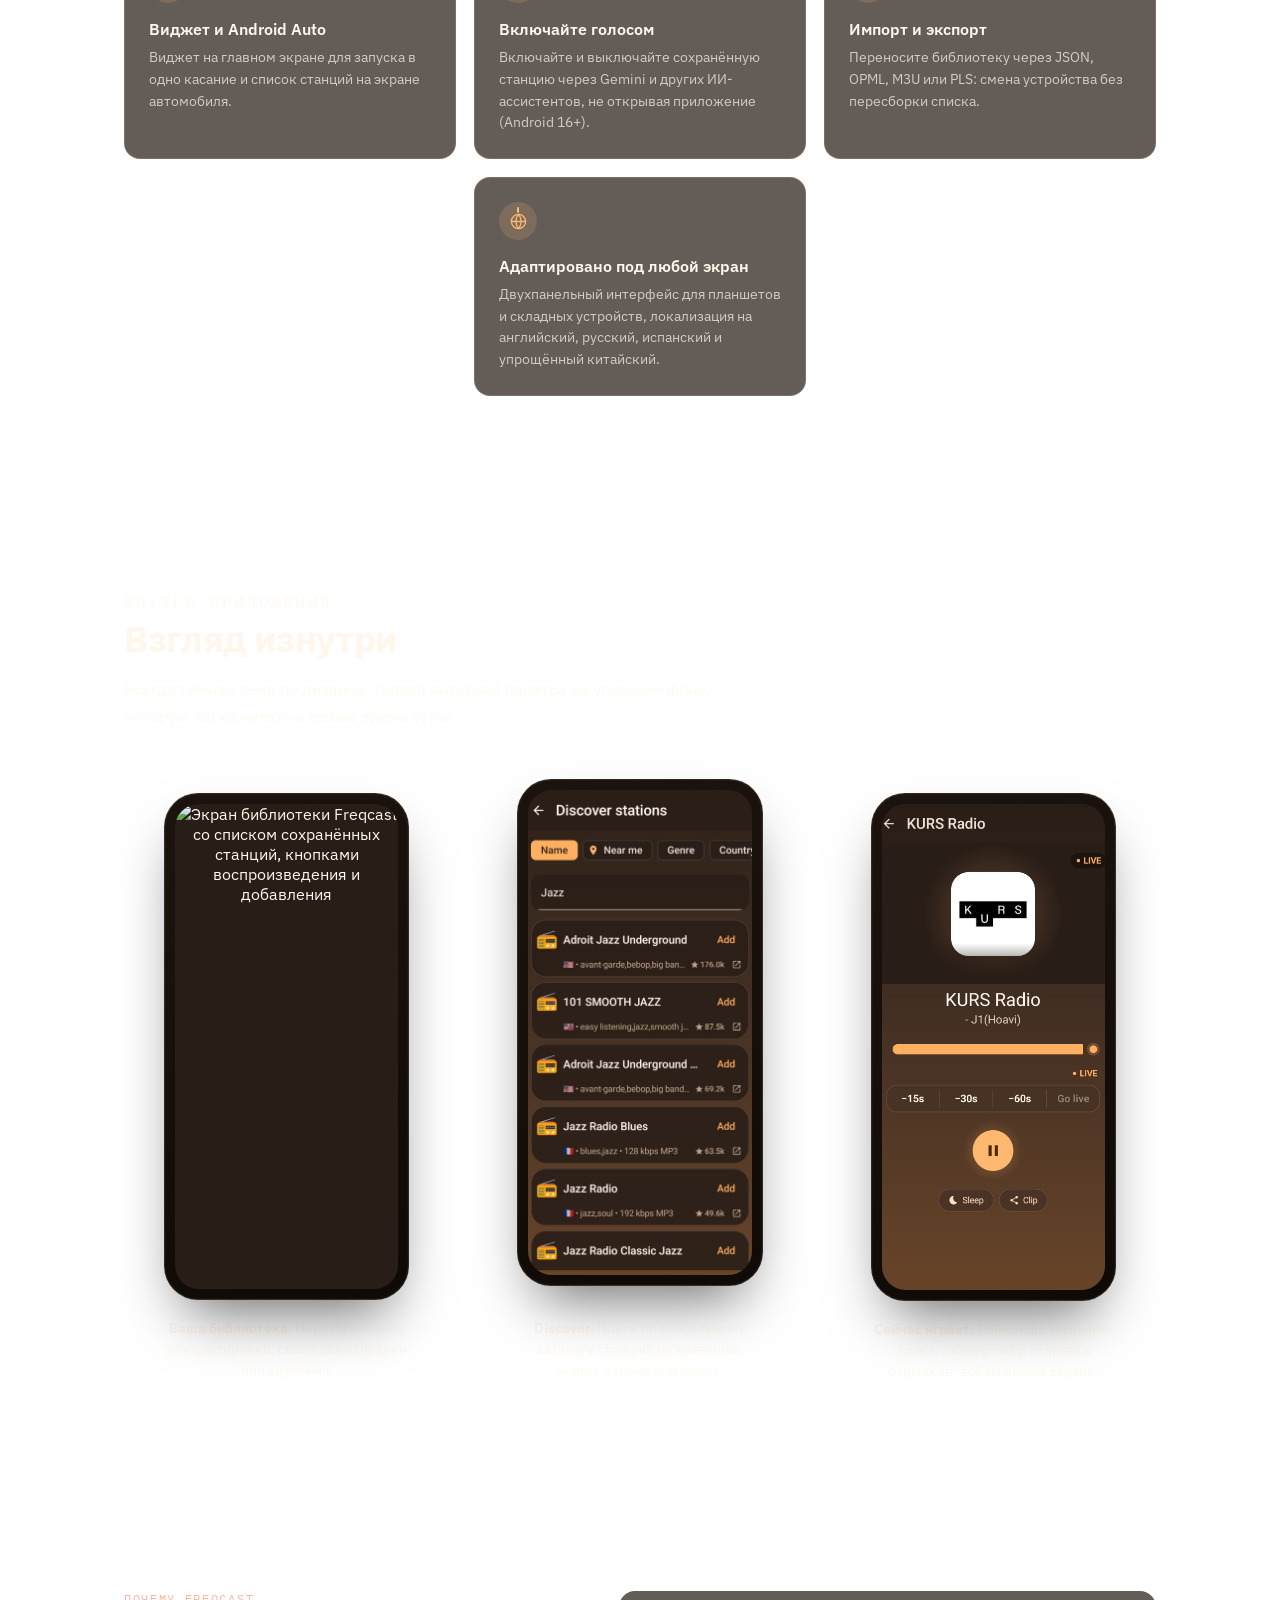
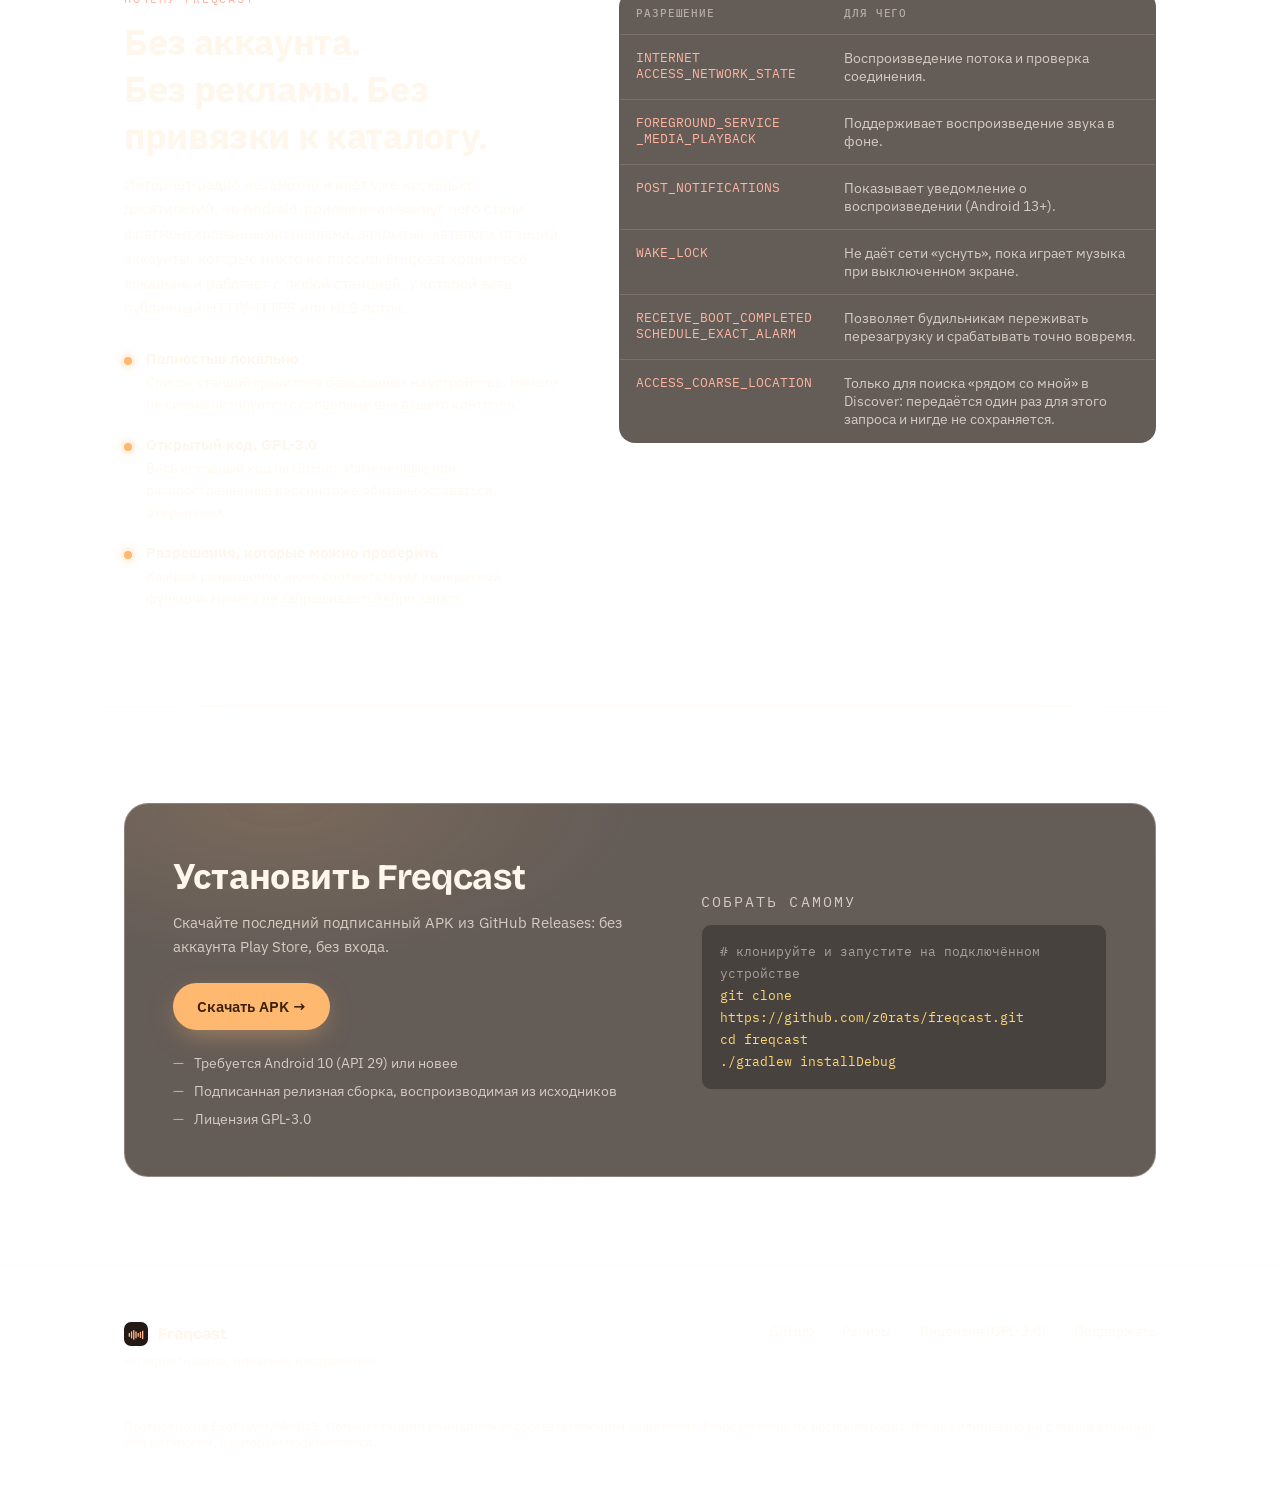
==== commit 826c315f: "Update landing page Co-Authored-By: Claude Sonnet 5 <noreply@anthropic.com>" ====
--- a/docs/ru/index.html
+++ b/docs/ru/index.html
@@ -3,8 +3,8 @@
 <head>
 <meta charset="UTF-8">
 <meta name="viewport" content="width=device-width, initial-scale=1.0">
-<title>Freqcast: интернет-радио без поиска ссылки на поток</title>
-<meta name="description" content="Freqcast: бесплатный радиоплеер для Android с открытым исходным кодом. Вставьте ссылку на сайт станции. Приложение само найдёт, проверит и добавит рабочий поток. Без аккаунта, без рекламы, без привязки к чужому каталогу.">
+<title>Freqcast — интернет-радио, идеально настроенное</title>
+<meta name="description" content="Freqcast: бесплатный радиоплеер для Android с открытым исходным кодом — фоновое воспроизведение, Android Auto, виджет, таймшифт, таймер сна и будильники. Добавляйте любую станцию по ссылке на её сайт — Freqcast сам найдёт и проверит поток.">
 <link rel="icon" href="../icon-192.png" type="image/png">
 <link rel="preconnect" href="https://fonts.gstatic.com" crossorigin>
 <link href="https://fonts.googleapis.com/css2?family=Bricolage+Grotesque:opsz,wght@12..96,600..800&family=IBM+Plex+Sans:wght@400;500;600&family=IBM+Plex+Mono:wght@400;500;600&display=swap" rel="stylesheet">
@@ -141,7 +141,82 @@
   /* ---------- Hero ---------- */
   .hero {
     position: relative;
-    padding: 88px 0 64px;
+    padding: 56px 0 64px;
+  }
+  .tuner-strip {
+    position: sticky;
+    top: 64px;
+    z-index: 39;
+    height: 44px;
+    border-bottom: 1px solid var(--border);
+    background: rgba(28, 19, 14, 0.55);
+    backdrop-filter: blur(14px);
+    -webkit-backdrop-filter: blur(14px);
+  }
+  .tuner-strip::before {
+    content: "";
+    position: absolute;
+    inset: 0;
+    background-image: repeating-linear-gradient(90deg, var(--border-strong) 0 1px, transparent 1px 26px);
+    -webkit-mask-image: linear-gradient(90deg, transparent, #000 12%, #000 88%, transparent);
+    mask-image: linear-gradient(90deg, transparent, #000 12%, #000 88%, transparent);
+    opacity: 0.7;
+  }
+  .tuner-labels {
+    position: relative;
+    z-index: 1;
+    max-width: var(--wrap);
+    margin: 0 auto;
+    height: 100%;
+    padding: 0 24px;
+    display: flex;
+    align-items: center;
+    justify-content: space-between;
+    font-family: var(--font-mono);
+    font-size: 12px;
+    letter-spacing: 0.03em;
+    color: var(--text-dim);
+  }
+  .tuner-needle {
+    position: absolute;
+    top: 0;
+    bottom: 0;
+    left: 65%;
+    pointer-events: none;
+  }
+  .tuner-needle::before {
+    content: "";
+    position: absolute;
+    left: 0;
+    top: 50%;
+    transform: translate(-50%, -50%);
+    width: 2px;
+    height: 16px;
+    background: var(--accent);
+    box-shadow: 0 0 8px 1px var(--accent);
+  }
+  @media not (prefers-reduced-motion: reduce) {
+    .tuner-needle::before { animation: tuner-pulse 2.4s ease-in-out infinite; }
+  }
+  @keyframes tuner-pulse {
+    0%, 100% { opacity: 1; }
+    50% { opacity: 0.45; }
+  }
+  .tuner-readout {
+    position: absolute;
+    left: 10px;
+    top: 50%;
+    transform: translateY(-50%);
+    font-family: var(--font-mono);
+    font-size: 12px;
+    font-weight: 600;
+    color: var(--accent-3);
+    text-shadow: 0 0 12px rgba(255, 184, 112, 0.7);
+    white-space: nowrap;
+  }
+  @media (max-width: 480px) {
+    .tuner-labels span:first-child, .tuner-labels span:nth-last-child(2) { display: none; }
+    .tuner-labels { font-size: 11px; }
   }
   .hero-grid {
     display: grid;
@@ -152,6 +227,10 @@
   @media (max-width: 860px) {
     .hero-grid { grid-template-columns: 1fr; }
     .hero-visual { order: -1; }
+  }
+  @media (max-width: 560px) {
+    .hero-visual { order: 0; }
+    .phone { width: 200px; }
   }
   .eyebrow {
     display: inline-flex;
@@ -300,12 +379,24 @@
     align-items: center;
   }
   @media (max-width: 860px) { .how { grid-template-columns: 1fr; } }
-  .steps { display: flex; flex-direction: column; gap: 22px; counter-reset: step; }
+  .steps { position: relative; display: flex; flex-direction: column; gap: 22px; counter-reset: step; }
+  .steps::before {
+    content: "";
+    position: absolute;
+    left: 16px;
+    top: 17px;
+    bottom: 17px;
+    width: 1px;
+    background: var(--border-strong);
+    z-index: 0;
+  }
   .step { display: flex; gap: 16px; }
   .step-num {
+    position: relative;
+    z-index: 1;
     flex: none;
     width: 34px; height: 34px;
-    border-radius: 10px;
+    border-radius: 50%;
     background: var(--surface-active);
     border: 1px solid var(--border);
     display: flex; align-items: center; justify-content: center;
@@ -335,6 +426,16 @@
     color: var(--text-soft);
     max-width: 58ch;
   }
+  .gripe-source {
+    margin-left: 8px;
+    font-style: normal;
+    font-family: var(--font-mono);
+    font-size: 11.5px;
+    color: var(--text-dim);
+    text-decoration: none;
+    white-space: nowrap;
+  }
+  .gripe-source:hover { color: var(--accent); text-decoration: underline; }
   .gripe-fix {
     flex: none;
     font-family: var(--font-mono);
@@ -348,6 +449,7 @@
   }
   @media (max-width: 640px) {
     .gripe { flex-direction: column; align-items: flex-start; gap: 12px; }
+    .gripe-fix { white-space: normal; }
   }
   .demo-frame {
     border-radius: var(--radius-lg);
@@ -369,6 +471,7 @@
     grid-template-columns: repeat(3, 1fr);
     gap: 18px;
   }
+  @media (min-width: 861px) { .feature-card:nth-child(10) { grid-column: 2; } }
   @media (max-width: 860px) { .features { grid-template-columns: 1fr 1fr; } }
   @media (max-width: 560px) { .features { grid-template-columns: 1fr; } }
   .feature-card {
@@ -380,12 +483,24 @@
   }
   .feature-card:hover { border-color: var(--border-strong); transform: translateY(-2px); }
   .feature-icon {
+    position: relative;
     width: 38px; height: 38px;
-    border-radius: 10px;
+    border-radius: 50%;
     background: var(--accent-soft);
     display: flex; align-items: center; justify-content: center;
     margin-bottom: 16px;
     color: var(--accent);
+  }
+  .feature-icon::after {
+    content: "";
+    position: absolute;
+    top: 5px;
+    left: 50%;
+    width: 2px;
+    height: 6px;
+    border-radius: 1px;
+    background: var(--accent);
+    transform: translateX(-50%);
   }
   .feature-card h3 { margin: 0 0 8px; font-size: 15.5px; font-weight: 600; }
   .feature-card p { margin: 0; color: var(--text-soft); font-size: 14px; line-height: 1.55; }
@@ -546,16 +661,25 @@
   </div>
 </nav>
 
+<div class="tuner-strip" aria-hidden="true">
+  <div class="tuner-labels">
+    <span>88.1</span><span>94.5</span><span>99.9</span><span>104.3</span><span>108.7</span>
+    <div class="tuner-needle" id="tunerNeedle">
+      <span class="tuner-readout">102.5</span>
+    </div>
+  </div>
+</div>
+
 <header class="hero" id="top">
   <div class="wrap hero-grid">
     <div>
       <p class="eyebrow">Бесплатно и с открытым кодом · Android 10+</p>
-      <h1>Вставьте <em>сайт</em> станции.<br>Не ссылку на поток.</h1>
+      <h1>Интернет-радио,<br><em>идеально настроенное</em>.</h1>
       <p class="lede">
-        Большинство радиоприложений ждут, что вы сами найдёте прямую ссылку на <code>.mp3</code>
-        или <code>.m3u8</code>. Freqcast сначала проверяет каталог Radio Browser, затем сканирует
-        сам сайт, находит рабочий поток и убеждается, что он действительно играет, прежде чем
-        добавить его в библиотеку.
+        Freqcast — бесплатный радиоплеер для Android с открытым исходным кодом: фоновое
+        воспроизведение, Android Auto, виджет на главном экране, живая перемотка эфира,
+        таймер сна и будильники — всё в одном приложении. Чтобы добавить станцию, просто
+        вставьте ссылку на её сайт — остальное сделает Freqcast.
       </p>
       <div class="cta-row">
         <a class="btn btn-primary" href="https://github.com/z0rats/freqcast/releases/latest">Скачать APK</a>
@@ -623,7 +747,7 @@
     </div>
     <div class="gripe-list">
       <div class="gripe">
-        <p class="gripe-complaint">«Реклама врезается в поток каждые 5–10 минут, иногда просто обрывая воспроизведение.»</p>
+        <p class="gripe-complaint">«Реклама врезается в поток каждые 5–10 минут, иногда просто обрывая воспроизведение.» <a class="gripe-source" href="https://otzovik.com/review_16777343.html" target="_blank" rel="noopener noreferrer">источник ↗</a></p>
         <span class="gripe-fix">Ноль рекламы. Всегда.</span>
       </div>
       <div class="gripe">
@@ -631,19 +755,19 @@
         <span class="gripe-fix">Экспорт и импорт: JSON, OPML, M3U, PLS</span>
       </div>
       <div class="gripe">
-        <p class="gripe-complaint">«Избранное нельзя переупорядочить: остаётся тот порядок, в котором добавляли.»</p>
+        <p class="gripe-complaint">«Избранное нельзя переупорядочить: остаётся тот порядок, в котором добавляли.» <a class="gripe-source" href="https://4pda.to/forum/index.php?showtopic=970808&view=findpost&p=144466793" target="_blank" rel="noopener noreferrer">источник ↗</a></p>
         <span class="gripe-fix">Перетаскивание для сортировки в любой момент</span>
       </div>
       <div class="gripe">
-        <p class="gripe-complaint">«Оказалось, что «радио»-приложение втихую гоняло десятки трекеров.»</p>
+        <p class="gripe-complaint">«Оказалось, что «радио»-приложение втихую гоняло десятки трекеров.» <a class="gripe-source" href="https://4pda.to/forum/index.php?showtopic=1049214&view=findpost&p=115466089" target="_blank" rel="noopener noreferrer">источник ↗</a></p>
         <span class="gripe-fix">Ноль трекеров. GPL-3.0</span>
       </div>
       <div class="gripe">
-        <p class="gripe-complaint">«Добавить поток вручную либо нельзя, либо приложение падает при переподключении.»</p>
-        <span class="gripe-fix">Ручное добавление + переподключение с растущими паузами</span>
+        <p class="gripe-complaint">«Добавить поток вручную либо нельзя, либо приложение падает при переподключении.» <a class="gripe-source" href="https://forum.f-droid.org/t/usable-web-radio-streaming-app/33280" target="_blank" rel="noopener noreferrer">источник ↗</a></p>
+        <span class="gripe-fix">Ручное добавление + само переподключается</span>
       </div>
       <div class="gripe">
-        <p class="gripe-complaint">«Нет Android Auto: пробел, который open-source радиоприложения не могли закрыть годами.»</p>
+        <p class="gripe-complaint">«Нет Android Auto: пробел, который open-source радиоприложения не могли закрыть годами.» <a class="gripe-source" href="https://github.com/segler-alex/RadioDroid/pull/1258" target="_blank" rel="noopener noreferrer">источник ↗</a></p>
         <span class="gripe-fix">Android Auto с первого дня</span>
       </div>
       <div class="gripe">
@@ -678,7 +802,7 @@
           <svg width="19" height="19" viewBox="0 0 24 24" fill="none" stroke="currentColor" stroke-width="1.6" stroke-linecap="round" stroke-linejoin="round"><circle cx="11" cy="11" r="7"></circle><path d="M21 21l-4.3-4.3"></path></svg>
         </div>
         <h3>Поиск станций</h3>
-        <p>Ищите в каталоге Radio Browser по названию, жанру, стране, языку или станции рядом с вами. При поиске по жанру доступен офлайн-автокомплит по всему каталогу тегов.</p>
+        <p>Ищите в глобальном каталоге станций по названию, жанру, стране, языку или тем, что рядом с вами.</p>
       </div>
 
       <div class="feature-card">
@@ -686,7 +810,7 @@
           <svg width="19" height="19" viewBox="0 0 24 24" fill="none" stroke="currentColor" stroke-width="1.6" stroke-linecap="round" stroke-linejoin="round"><path d="M3 12a9 9 0 0 1 15-6.7L21 8"></path><path d="M21 3v5h-5"></path><path d="M21 12a9 9 0 0 1-15 6.7L3 16"></path><path d="M3 21v-5h5"></path></svg>
         </div>
         <h3>Само переподключается</h3>
-        <p>Фоновое воспроизведение с постепенно растущей паузой при обрыве сети, а не бесконечный долбёж.</p>
+        <p>Если сеть пропала, Freqcast немного подождёт и попробует снова — без лишней нагрузки на батарею.</p>
       </div>
 
       <div class="feature-card">
@@ -701,8 +825,8 @@
         <div class="feature-icon">
           <svg width="19" height="19" viewBox="0 0 24 24" fill="none" stroke="currentColor" stroke-width="1.6" stroke-linecap="round" stroke-linejoin="round"><path d="M3 12h4l3 8 4-16 3 8h4"></path></svg>
         </div>
-        <h3>Метаданные трека в реальном времени</h3>
-        <p>ICY-метаданные показывают текущий трек, копируются одним касанием.</p>
+        <h3>Название трека в эфире</h3>
+        <p>Показывает, что играет прямо сейчас — скопируйте одним касанием.</p>
       </div>
 
       <div class="feature-card">
@@ -880,7 +1004,7 @@
           <img src="../icon-192.png" alt="">
           <span>Freqcast</span>
         </div>
-        <p class="footer-tag">Интернет-радио без поиска ссылки на поток.</p>
+        <p class="footer-tag">Интернет-радио, идеально настроенное.</p>
       </div>
       <div class="footer-links">
         <a href="https://github.com/z0rats/freqcast">GitHub</a>
@@ -938,6 +1062,35 @@
     })();
   }
 })();
+
+(function () {
+  var needle = document.getElementById('tunerNeedle');
+  var readout = needle ? needle.querySelector('.tuner-readout') : null;
+  if (!needle || !readout) return;
+  if (window.matchMedia('(prefers-reduced-motion: reduce)').matches) return;
+
+  var minFreq = 88.1, maxFreq = 108.7;
+  var ticking = false;
+
+  function update() {
+    var doc = document.documentElement;
+    var scrollable = doc.scrollHeight - doc.clientHeight;
+    var progress = scrollable > 0 ? window.scrollY / scrollable : 0;
+    progress = Math.max(0, Math.min(1, progress));
+    readout.textContent = (minFreq + progress * (maxFreq - minFreq)).toFixed(1);
+    needle.style.left = (8 + progress * 76) + '%';
+    ticking = false;
+  }
+
+  window.addEventListener('scroll', function () {
+    if (!ticking) {
+      requestAnimationFrame(update);
+      ticking = true;
+    }
+  }, { passive: true });
+
+  update();
+})();
 </script>
 
 </body>
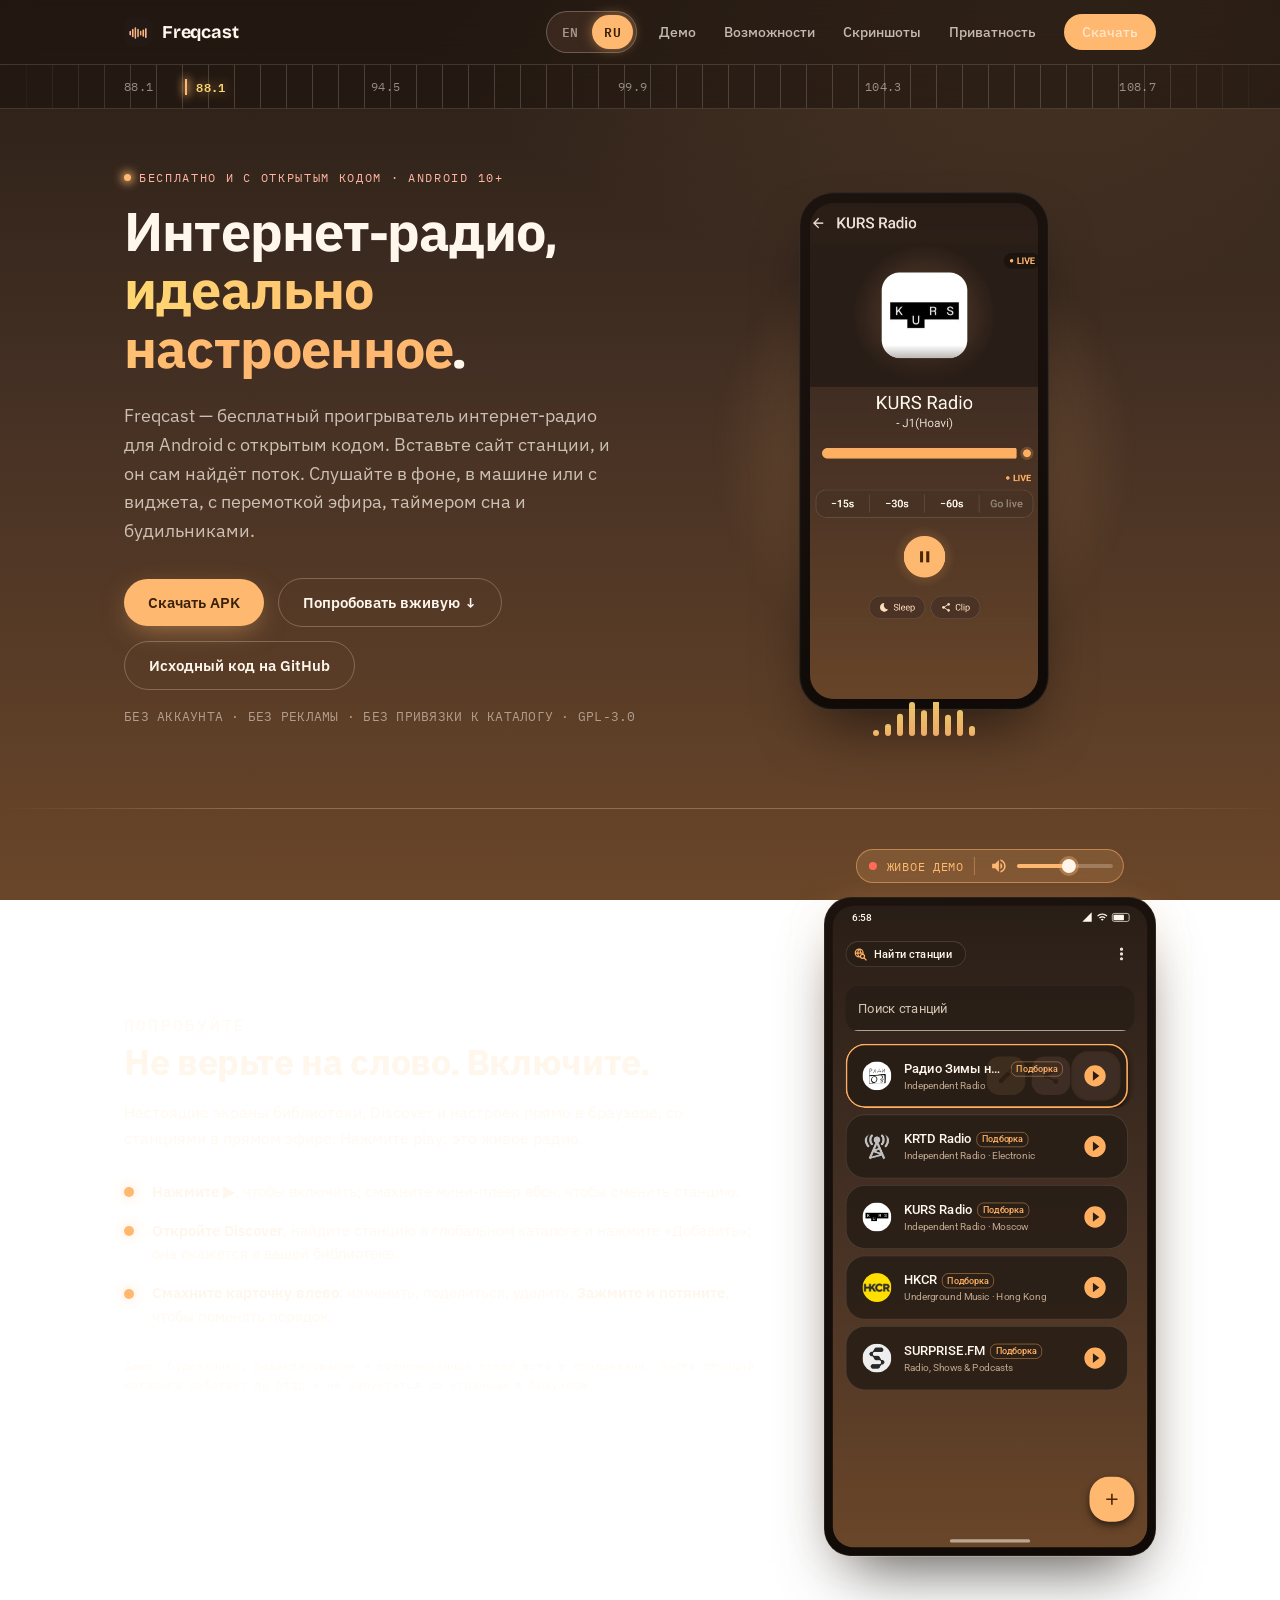
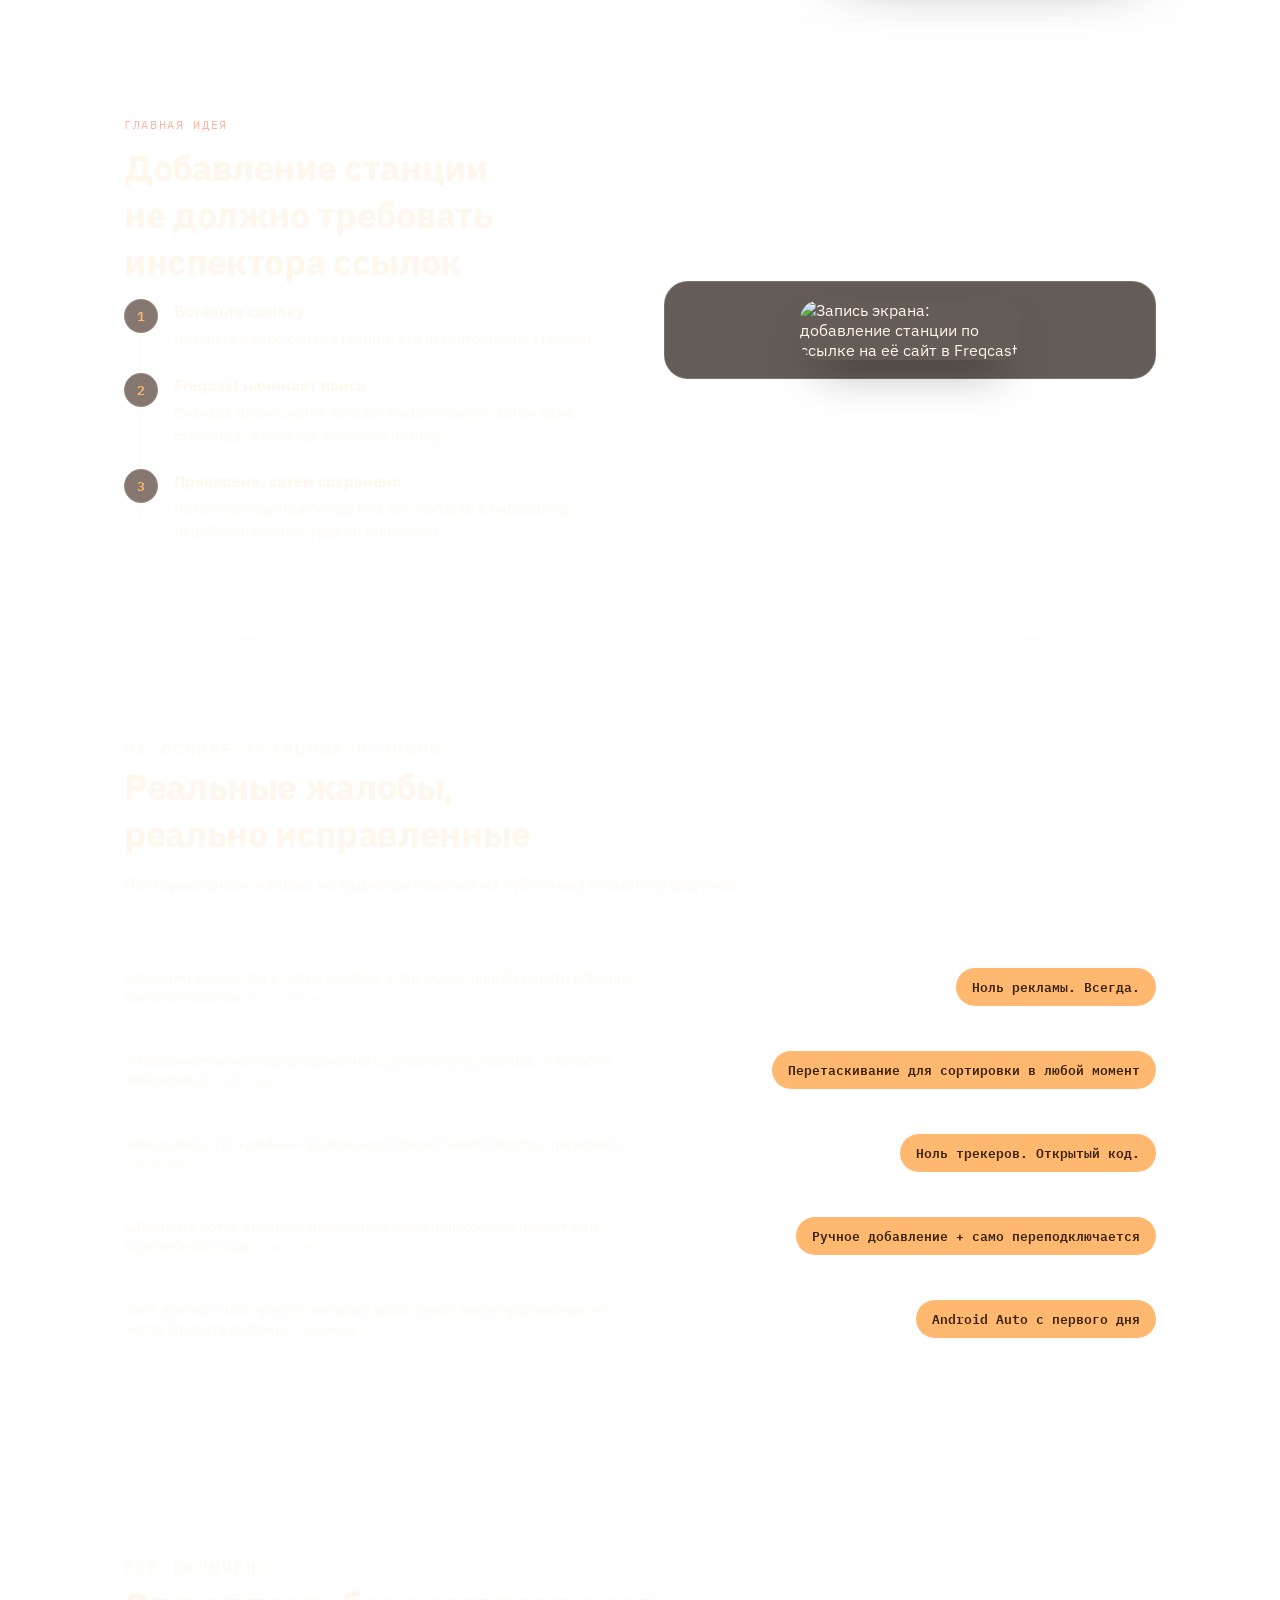
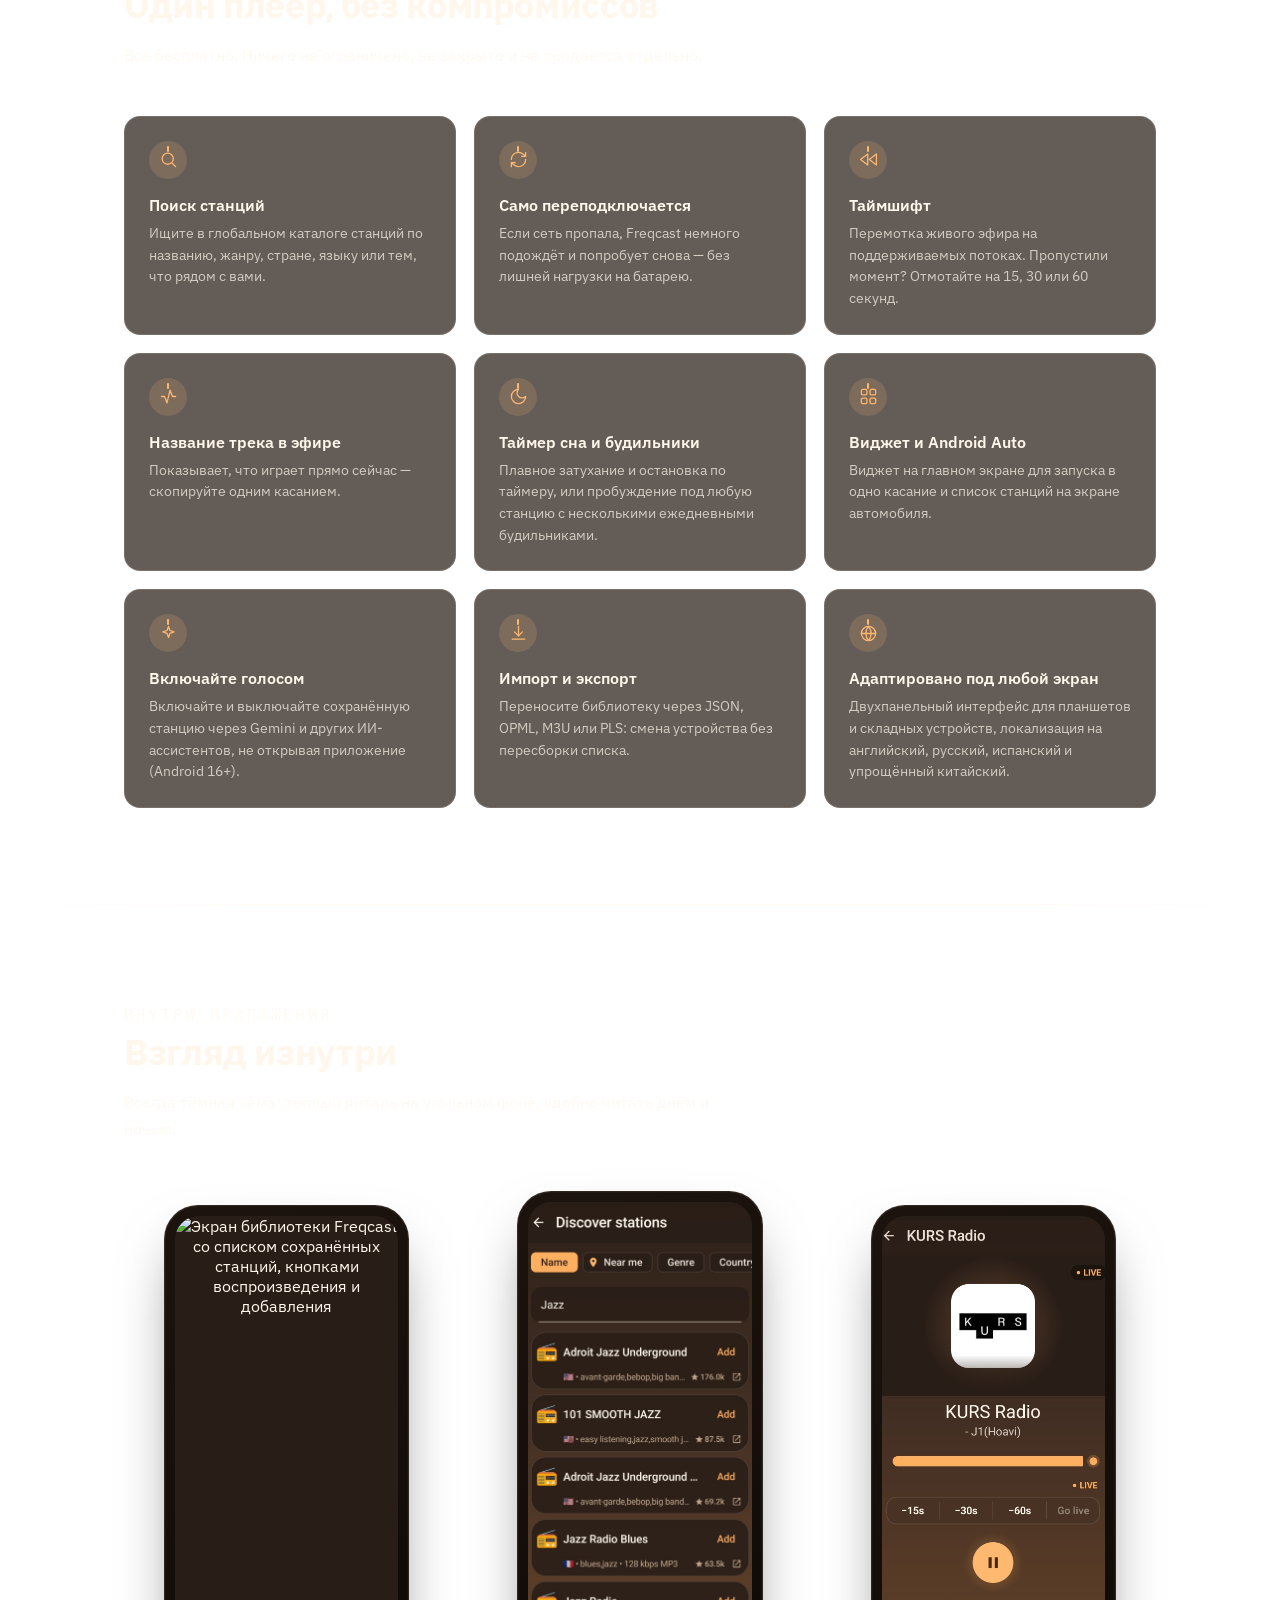
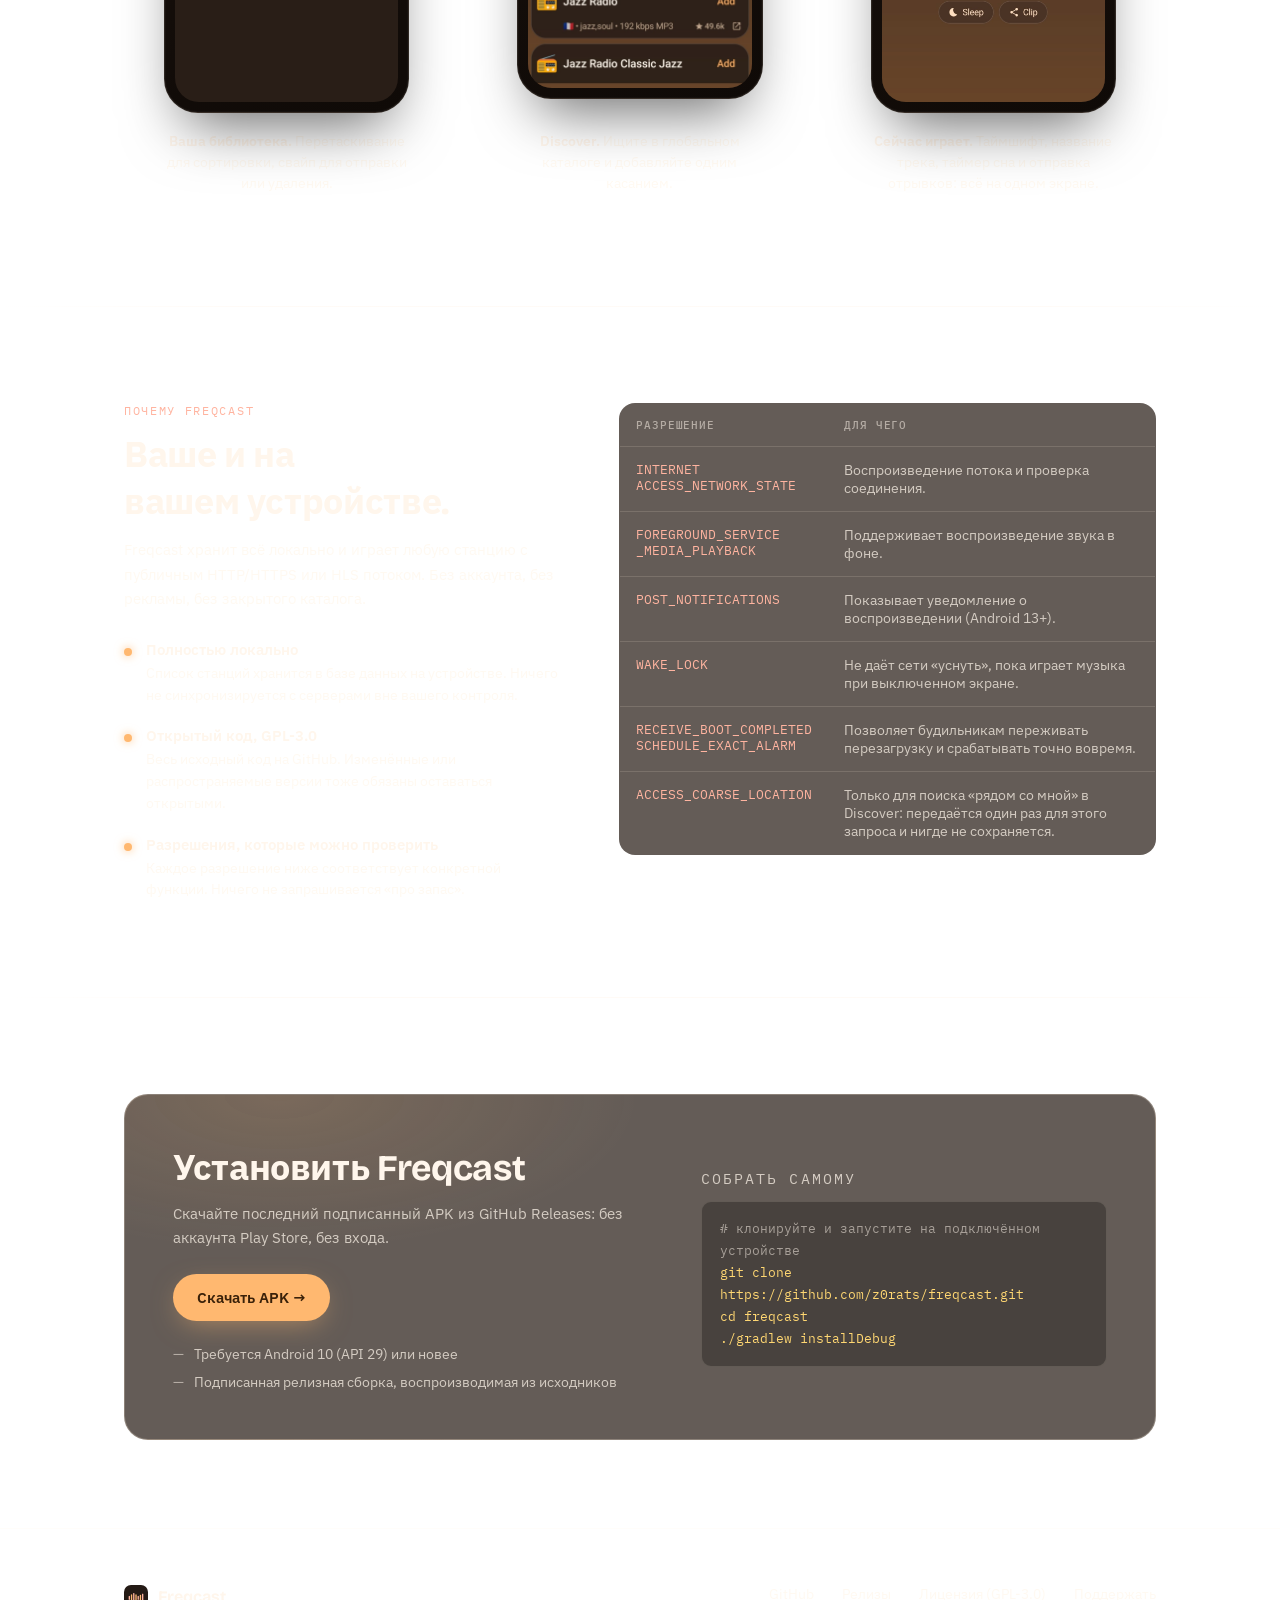
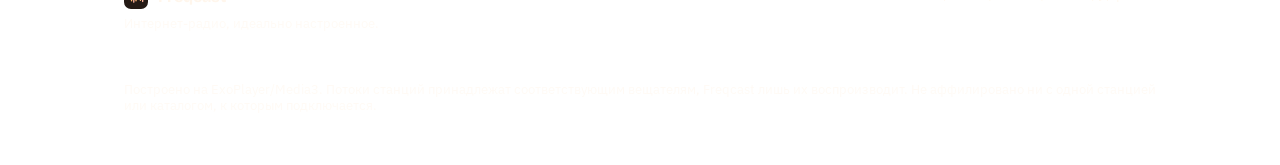
==== commit 4447fd5e: "Add interactive in-browser demo to the landing page, tighten copy - docs/demo/player.{js,css}: brows" ====
--- a/docs/ru/index.html
+++ b/docs/ru/index.html
@@ -7,7 +7,7 @@
 <meta name="description" content="Freqcast: бесплатный радиоплеер для Android с открытым исходным кодом — фоновое воспроизведение, Android Auto, виджет, таймшифт, таймер сна и будильники. Добавляйте любую станцию по ссылке на её сайт — Freqcast сам найдёт и проверит поток.">
 <link rel="icon" href="../icon-192.png" type="image/png">
 <link rel="preconnect" href="https://fonts.gstatic.com" crossorigin>
-<link href="https://fonts.googleapis.com/css2?family=Bricolage+Grotesque:opsz,wght@12..96,600..800&family=IBM+Plex+Sans:wght@400;500;600&family=IBM+Plex+Mono:wght@400;500;600&display=swap" rel="stylesheet">
+<link href="https://fonts.googleapis.com/css2?family=Bricolage+Grotesque:opsz,wght@12..96,600..800&family=IBM+Plex+Sans:wght@400;500;600&family=IBM+Plex+Mono:wght@400;500;600&family=Roboto:wght@400;500&display=swap" rel="stylesheet">
 <style>
   :root {
     --bg-start: #291e17;
@@ -214,10 +214,6 @@
     text-shadow: 0 0 12px rgba(255, 184, 112, 0.7);
     white-space: nowrap;
   }
-  @media (max-width: 480px) {
-    .tuner-labels span:first-child, .tuner-labels span:nth-last-child(2) { display: none; }
-    .tuner-labels { font-size: 11px; }
-  }
   .hero-grid {
     display: grid;
     grid-template-columns: 1.05fr 0.95fr;
@@ -636,7 +632,73 @@
   @media (prefers-reduced-motion: reduce) {
     html { scroll-behavior: auto; }
   }
+
+  /* Mobile fit: contain the hero glow, keep grid tracks from growing to fit long code lines, slimmer sticky chrome */
+  .hero { overflow-x: clip; }
+  .download-card > * { min-width: 0; }
+  @media (max-width: 860px) { .download-card { grid-template-columns: minmax(0, 1fr); } }
+  @media (max-width: 480px) {
+    .nav-inner { height: 56px; }
+    .tuner-strip { top: 56px; height: 34px; }
+    #demo { scroll-margin-top: 96px; }
+    /* only the moving readout on phones: the static labels collided with the needle */
+    .tuner-labels > span { display: none; }
+    .tuner-labels { font-size: 11px; }
+  }
+
+  /* ---------- Interactive demo (player.css holds the phone UI itself) ---------- */
+  .demo-grid {
+    display: grid;
+    grid-template-columns: minmax(0, 1fr) 400px;
+    gap: 64px;
+    align-items: center;
+  }
+  .demo-copy .section-head { margin-bottom: 28px; }
+  .demo-tips { list-style: none; margin: 0; padding: 0; display: grid; gap: 16px; }
+  .demo-tips li {
+    position: relative;
+    padding-left: 28px;
+    font-size: 15px;
+    line-height: 1.55;
+    color: var(--text-soft);
+  }
+  .demo-tips li::before {
+    content: "";
+    position: absolute;
+    left: 0;
+    top: 0.5em;
+    width: 10px;
+    height: 10px;
+    border-radius: 50%;
+    background: var(--accent);
+    box-shadow: 0 0 12px -1px rgba(255, 184, 112, 0.7);
+  }
+  .demo-tips b { color: var(--text); font-weight: 600; }
+  .demo-note {
+    margin: 28px 0 0;
+    font-family: var(--font-mono);
+    font-size: 12px;
+    line-height: 1.6;
+    letter-spacing: 0.02em;
+    color: var(--text-dim);
+  }
+  #fc-demo .demo-fallback { max-width: 300px; margin: 0 auto; border-radius: 24px; }
+  #demo { padding: 32px 0 56px; scroll-margin-top: 108px; }
+  /* Desktop: size the phone by viewport height so the whole device (and the LIVE DEMO tag above it) fits on a laptop screen */
+  @media (min-width: 901px) {
+    .demo-grid { grid-template-columns: minmax(0, 1fr) auto; }
+    #fc-demo {
+      width: min(400px, calc((100vh - 240px) * 0.5036));
+      width: min(400px, calc((100dvh - 240px) * 0.5036));
+      min-width: 250px;
+    }
+  }
+  @media (max-width: 900px) {
+    .demo-grid { grid-template-columns: 1fr; gap: 32px; }
+    #fc-demo { order: -1; }
+  }
 </style>
+<link rel="stylesheet" href="../demo/player.css">
 </head>
 <body>
 
@@ -652,6 +714,7 @@
         <a href="index.html" class="lang-active">RU</a>
       </div>
       <div class="nav-links">
+        <a href="#demo">Демо</a>
         <a href="#features">Возможности</a>
         <a href="#screenshots">Скриншоты</a>
         <a href="#privacy">Приватность</a>
@@ -676,13 +739,11 @@
       <p class="eyebrow">Бесплатно и с открытым кодом · Android 10+</p>
       <h1>Интернет-радио,<br><em>идеально настроенное</em>.</h1>
       <p class="lede">
-        Freqcast — бесплатный радиоплеер для Android с открытым исходным кодом: фоновое
-        воспроизведение, Android Auto, виджет на главном экране, живая перемотка эфира,
-        таймер сна и будильники — всё в одном приложении. Чтобы добавить станцию, просто
-        вставьте ссылку на её сайт — остальное сделает Freqcast.
+        Freqcast — бесплатный проигрыватель интернет-радио для Android с открытым кодом. Вставьте сайт станции, и он сам найдёт поток. Слушайте в фоне, в машине или с виджета, с перемоткой эфира, таймером сна и будильниками.
       </p>
       <div class="cta-row">
         <a class="btn btn-primary" href="https://github.com/z0rats/freqcast/releases/latest">Скачать APK</a>
+        <a class="btn btn-ghost" href="#demo">Попробовать вживую ↓</a>
         <a class="btn btn-ghost" href="https://github.com/z0rats/freqcast">Исходный код на GitHub</a>
       </div>
       <p class="hero-meta">БЕЗ АККАУНТА · БЕЗ РЕКЛАМЫ · БЕЗ ПРИВЯЗКИ К КАТАЛОГУ · GPL-3.0</p>
@@ -698,6 +759,29 @@
     </div>
   </div>
 </header>
+
+<hr class="hr">
+
+<section id="demo">
+  <div class="wrap demo-grid">
+    <div class="demo-copy">
+      <div class="section-head">
+        <p class="kicker">Попробуйте</p>
+        <h2>Не верьте на слово. Включите.</h2>
+        <p>Настоящие экраны библиотеки, Discover и настроек прямо в браузере, со станциями в прямом эфире. Нажмите play: это живое радио.</p>
+      </div>
+      <ul class="demo-tips">
+          <li><b>Нажмите ▶</b>, чтобы включить; смахните мини-плеер вбок, чтобы сменить станцию.</li>
+          <li><b>Откройте Discover</b>, найдите станцию в глобальном каталоге и нажмите «Добавить»: она окажется в вашей библиотеке.</li>
+          <li><b>Смахните карточку влево</b>: изменить, поделиться, удалить. <b>Зажмите и потяните</b>, чтобы поменять порядок.</li>
+      </ul>
+      <p class="demo-note">Демо: будильники, редактирование и полноэкранный плеер есть в приложении. Часть станций каталога работает по http и не запустится со страницы в браузере.</p>
+    </div>
+    <div id="fc-demo" data-lang="ru" data-base="../demo/">
+      <img class="demo-fallback" src="../screenshots/ru/1.png" alt="Экран библиотеки Freqcast со станциями из подборки" loading="lazy">
+    </div>
+  </div>
+</section>
 
 <hr class="hr">
 
@@ -743,7 +827,7 @@
     <div class="section-head">
       <p class="kicker">На основе реальных отзывов</p>
       <h2>Реальные жалобы, реально исправленные</h2>
-      <p>Не гипотетические проблемы, а повторяющиеся жалобы на радиоприложения, собранные из публичных отзывов и форумов.</p>
+      <p>Повторяющиеся жалобы на радиоприложения из публичных отзывов и форумов.</p>
     </div>
     <div class="gripe-list">
       <div class="gripe">
@@ -751,16 +835,12 @@
         <span class="gripe-fix">Ноль рекламы. Всегда.</span>
       </div>
       <div class="gripe">
-        <p class="gripe-complaint">«Нет способа сохранить список станций или перенести его на новый телефон.»</p>
-        <span class="gripe-fix">Экспорт и импорт: JSON, OPML, M3U, PLS</span>
-      </div>
-      <div class="gripe">
         <p class="gripe-complaint">«Избранное нельзя переупорядочить: остаётся тот порядок, в котором добавляли.» <a class="gripe-source" href="https://4pda.to/forum/index.php?showtopic=970808&view=findpost&p=144466793" target="_blank" rel="noopener noreferrer">источник ↗</a></p>
         <span class="gripe-fix">Перетаскивание для сортировки в любой момент</span>
       </div>
       <div class="gripe">
         <p class="gripe-complaint">«Оказалось, что «радио»-приложение втихую гоняло десятки трекеров.» <a class="gripe-source" href="https://4pda.to/forum/index.php?showtopic=1049214&view=findpost&p=115466089" target="_blank" rel="noopener noreferrer">источник ↗</a></p>
-        <span class="gripe-fix">Ноль трекеров. GPL-3.0</span>
+        <span class="gripe-fix">Ноль трекеров. Открытый код.</span>
       </div>
       <div class="gripe">
         <p class="gripe-complaint">«Добавить поток вручную либо нельзя, либо приложение падает при переподключении.» <a class="gripe-source" href="https://forum.f-droid.org/t/usable-web-radio-streaming-app/33280" target="_blank" rel="noopener noreferrer">источник ↗</a></p>
@@ -769,10 +849,6 @@
       <div class="gripe">
         <p class="gripe-complaint">«Нет Android Auto: пробел, который open-source радиоприложения не могли закрыть годами.» <a class="gripe-source" href="https://github.com/segler-alex/RadioDroid/pull/1258" target="_blank" rel="noopener noreferrer">источник ↗</a></p>
         <span class="gripe-fix">Android Auto с первого дня</span>
-      </div>
-      <div class="gripe">
-        <p class="gripe-complaint">«Нет виджета на главном экране: каждое включение начинается с открытия приложения.»</p>
-        <span class="gripe-fix">Виджет на главном экране включён</span>
       </div>
     </div>
   </div>
@@ -785,17 +861,10 @@
     <div class="section-head">
       <p class="kicker">Всё включено</p>
       <h2>Один плеер, без компромиссов</h2>
-      <p>Все функции ниже доступны в одной и той же бесплатной сборке: ничего не ограничено, не закрыто и не продаётся отдельно.</p>
+      <p>Всё бесплатно. Ничего не ограничено, не закрыто и не продаётся отдельно.</p>
     </div>
     <div class="features">
 
-      <div class="feature-card">
-        <div class="feature-icon">
-          <svg width="19" height="19" viewBox="0 0 24 24" fill="none" stroke="currentColor" stroke-width="1.6" stroke-linecap="round" stroke-linejoin="round"><path d="M9 18V6l9-2v12"></path><circle cx="6" cy="18" r="3"></circle><circle cx="15" cy="16" r="3"></circle></svg>
-        </div>
-        <h3>Не нужно искать ссылку на поток</h3>
-        <p>Вставьте сайт станции, Freqcast сам найдёт и проверит рабочий поток.</p>
-      </div>
 
       <div class="feature-card">
         <div class="feature-icon">
@@ -880,7 +949,7 @@
     <div class="section-head">
       <p class="kicker">Внутри приложения</p>
       <h2>Взгляд изнутри</h2>
-      <p>Всегда тёмная тема по дизайну: тёплая янтарная палитра на угольном фоне, которую легко читать в любое время суток.</p>
+      <p>Всегда тёмная тема: тёплый янтарь на угольном фоне, удобно читать днём и ночью.</p>
     </div>
     <div class="shots">
       <figure class="shot">
@@ -897,7 +966,7 @@
             <img src="../screenshots/2.jpg" alt="Экран Discover в Freqcast с результатами поиска джазовых станций в каталоге Radio Browser" loading="lazy">
           </div>
         </div>
-        <figcaption><b>Discover.</b> Поиск по глобальному каталогу станций: по названию, жанру, стране или языку.</figcaption>
+        <figcaption><b>Discover.</b> Ищите в глобальном каталоге и добавляйте одним касанием.</figcaption>
       </figure>
       <figure class="shot">
         <div class="phone">
@@ -917,12 +986,9 @@
   <div class="wrap philosophy">
     <div>
       <p class="kicker">Почему Freqcast</p>
-      <h2>Без аккаунта. Без рекламы. Без привязки к каталогу.</h2>
+      <h2>Ваше и на вашем устройстве.</h2>
       <p style="color:var(--text-soft); font-size:15px; line-height:1.65; margin:0;">
-        Интернет-радио незаметно живёт уже несколько десятилетий, но Android-приложения вокруг него
-        стали фрагментированными: реклама, закрытые каталоги станций, аккаунты, которые никто не
-        просил. Freqcast хранит всё локально и работает с любой станцией, у которой есть публичный
-        HTTP/HTTPS или HLS поток.
+        Freqcast хранит всё локально и играет любую станцию с публичным HTTP/HTTPS или HLS потоком. Без аккаунта, без рекламы, без закрытого каталога.
       </p>
       <div class="pillars">
         <div class="pillar">
@@ -980,7 +1046,6 @@
         <ul class="req-list" style="margin-top:24px;">
           <li>Требуется Android 10 (API 29) или новее</li>
           <li>Подписанная релизная сборка, воспроизводимая из исходников</li>
-          <li>Лицензия GPL-3.0</li>
         </ul>
       </div>
       <div>
@@ -1017,6 +1082,7 @@
   </div>
 </footer>
 
+<script src="../demo/player.js" defer></script>
 <script>
 (function () {
   var canvas = document.getElementById('eq');
--- a/docs/demo/player.css
+++ b/docs/demo/player.css
@@ -0,0 +1,408 @@
+/* Interactive replica of Freqcast's main screen (MainScreen / StationItem / NowPlayingBottomBar).
+   All sizes are the app's real dp values, laid out at 1:1 on a 392dp-wide screen and scaled to fit
+   by player.js. Colors mirror ui/theme/Color.kt. Everything is namespaced .fc- so it can't leak
+   into the landing page's own styles. */
+
+.fc-stage {
+  --fc-primary: #ffb870;
+  --fc-on-primary: #4a2800;
+  --fc-secondary: #ffb4a0;
+  --fc-on-secondary: #5c1a0d;
+  --fc-error: #ffb4ab;
+  --fc-on-error: #690005;
+  --fc-on-surface-variant: #d4c4b0;
+  --fc-accent: #ffaf5f;
+  --fc-card: rgba(41, 30, 23, 0.9);
+  --fc-card-active: rgba(70, 49, 36, 0.8);
+  --fc-border: rgba(255, 237, 221, 0.15);
+  --fc-text: #fff6ec;
+  --fc-text-2: rgba(255, 246, 236, 0.9);
+  --fc-hint: rgba(255, 223, 191, 0.7);
+  --fc-font: Roboto, system-ui, -apple-system, "Segoe UI", sans-serif;
+
+  position: relative;
+  width: 100%;
+  max-width: 400px;
+  margin: 0 auto;
+}
+.fc-stage[hidden] { display: none; }
+
+/* 392dp screen + 10px bezel/1px border each side = 414 wide; player.js scales this box to the stage width. */
+.fc-device {
+  position: absolute;
+  top: 0;
+  left: 0;
+  box-sizing: border-box;
+  width: 414px;
+  padding: 10px;
+  border-radius: 34px;
+  background: linear-gradient(160deg, #1c130e, #0f0a07);
+  border: 1px solid rgba(255, 237, 221, 0.12);
+  box-shadow: 0 40px 80px -30px rgba(0, 0, 0, 0.7), 0 0 60px -20px rgba(255, 184, 112, 0.35);
+  transform-origin: 0 0;
+}
+
+.fc-screen {
+  position: relative;
+  width: 392px;
+  height: 800px;
+  border-radius: 26px;
+  overflow: hidden;
+  overflow: clip;   /* clip (unlike hidden) can't be scrolled by focus, so off-screen overlays never shift the screen */
+  display: flex;
+  flex-direction: column;
+  font-family: var(--fc-font);
+  color: var(--fc-text);
+  background: linear-gradient(180deg, #291e17 0%, #463124 50%, #6a4629 100%);
+  -webkit-font-smoothing: antialiased;
+  user-select: none;
+  -webkit-user-select: none;
+  -webkit-tap-highlight-color: transparent;
+}
+.fc-screen *, .fc-screen *::before, .fc-screen *::after { box-sizing: border-box; }
+:where(.fc-screen) button { font: inherit; color: inherit; background: none; border: 0; padding: 0; margin: 0; cursor: pointer; }
+.fc-screen svg { display: block; fill: currentColor; }
+
+/* ---------- status bar ---------- */
+.fc-status {
+  flex: none;
+  height: 28px;
+  padding: 0 22px 0 24px;
+  display: flex;
+  align-items: center;
+  justify-content: space-between;
+  font-size: 13px;
+  font-weight: 500;
+  color: var(--fc-text);
+}
+.fc-status-icons { display: flex; align-items: center; gap: 5px; }
+.fc-status-icons svg { width: 14px; height: 14px; }
+.fc-battery {
+  width: 22px; height: 11px; border-radius: 3px; border: 1.5px solid rgba(255, 246, 236, 0.85);
+  position: relative; padding: 1px;
+}
+.fc-battery::before { content: ""; display: block; width: 72%; height: 100%; border-radius: 1px; background: var(--fc-text); }
+
+/* ---------- main area ---------- */
+.fc-main { position: relative; flex: 1; min-height: 0; display: flex; flex-direction: column; }
+
+.fc-top { flex: none; display: flex; align-items: center; justify-content: space-between; padding: 8px 16px; }
+.fc-chip {
+  display: inline-flex; align-items: center; gap: 8px;
+  height: 32px; padding: 0 16px 0 8px;
+  border-radius: 16px; border: 1px solid var(--fc-border); background: var(--fc-card);
+  font-size: 14px; font-weight: 500; color: var(--fc-text); letter-spacing: 0;
+}
+.fc-chip svg { width: 18px; height: 18px; color: var(--fc-accent); }
+.fc-icon-btn { width: 48px; height: 48px; margin-right: -8px; display: grid; place-items: center; border-radius: 24px; color: rgba(255, 246, 236, 0.9); }
+.fc-icon-btn svg { width: 24px; height: 24px; }
+
+.fc-menu {
+  position: absolute; z-index: 30; right: 16px; top: 62px;
+  min-width: 112px; max-width: 280px; padding: 8px 0;
+  border-radius: 4px; background: #211f26; color: #ece0d4;
+  box-shadow: 0 3px 8px rgba(0, 0, 0, 0.45), 0 1px 3px rgba(0, 0, 0, 0.5);
+  transform-origin: top right; transition: transform 0.12s ease, opacity 0.12s ease;
+}
+.fc-menu[hidden] { display: block; visibility: hidden; opacity: 0; transform: scale(0.85); pointer-events: none; }
+.fc-menu button { display: block; width: 100%; text-align: left; height: 48px; padding: 0 12px; font-size: 16px; }
+.fc-menu button:hover { background: rgba(255, 237, 221, 0.08); }
+
+.fc-search-wrap { flex: none; overflow: hidden; transition: max-height 0.25s ease, opacity 0.25s ease; max-height: 72px; }
+.fc-search-wrap.fc-collapsed { max-height: 0; opacity: 0; }
+.fc-search { padding: 8px 16px; }
+.fc-search-field {
+  position: relative; height: 56px; border-radius: 16px; overflow: hidden; background: var(--fc-card);
+}
+.fc-search-field::after {
+  content: ""; position: absolute; left: 0; right: 0; bottom: 0; height: 1px; background: var(--fc-on-surface-variant);
+}
+.fc-search-field:focus-within::after { height: 2px; background: var(--fc-primary); }
+.fc-search-field input {
+  width: 100%; height: 100%; padding: 0 16px; border: 0; outline: 0; background: transparent;
+  font: 400 16px/24px var(--fc-font); color: var(--fc-text-2); caret-color: var(--fc-primary);
+  user-select: text; -webkit-user-select: text;
+}
+.fc-search-field input::placeholder { color: var(--fc-on-surface-variant); opacity: 1; }
+
+/* ---------- station list ---------- */
+.fc-list {
+  position: relative; flex: 1; min-height: 0; overflow-y: auto; overflow-x: hidden;
+  scrollbar-width: none; overscroll-behavior: contain;
+}
+.fc-list::-webkit-scrollbar { display: none; }
+.fc-list-inner { position: relative; }
+
+.fc-row {
+  position: absolute; left: 16px; right: 16px; height: 80px;
+  overflow: hidden; border-radius: 24px;
+  transition: top 0.18s ease;
+  touch-action: pan-y;
+}
+.fc-row.fc-gone { display: none; }
+.fc-row.fc-lifted { transition: none; z-index: 5; overflow: visible; }
+.fc-row.fc-removing { opacity: 0; transition: opacity 0.2s ease; }
+
+.fc-actions {
+  position: absolute; left: 0; top: 0; bottom: 0; right: 8px;
+  border-radius: 24px; background: var(--fc-card);
+  display: flex; align-items: center; justify-content: flex-end; gap: 8px; padding-right: 16px;
+  visibility: hidden;
+}
+.fc-row.fc-open .fc-actions, .fc-row.fc-swiping .fc-actions { visibility: visible; }
+.fc-act {
+  width: 48px; height: 48px; border-radius: 16px; display: grid; place-items: center;
+  transition: transform 0.3s ease, box-shadow 0.3s ease;
+}
+.fc-act svg { width: 24px; height: 24px; }
+.fc-act-edit { background: var(--fc-primary); color: var(--fc-on-primary); }
+.fc-act-share { background: var(--fc-secondary); color: var(--fc-on-secondary); }
+.fc-act-delete { background: var(--fc-error); color: var(--fc-on-error); }
+.fc-row.fc-hint .fc-act-delete { transform: scale(1.18); box-shadow: 0 0 0 2px var(--fc-accent); }
+
+.fc-card {
+  position: absolute; left: 0; top: 0; bottom: 0; right: 8px;
+  display: flex; align-items: center; gap: 16px; padding: 16px 20px;
+  border-radius: 24px; background: var(--fc-card); border: 1px solid var(--fc-border);
+  transition: transform 0.3s ease, background 0.15s ease, box-shadow 0.3s ease;
+  cursor: default;
+}
+.fc-row.fc-swiping .fc-card, .fc-row.fc-lifted .fc-card { transition: none; }
+.fc-row.fc-active .fc-card { background: var(--fc-card-active); border: 2px solid rgba(255, 184, 112, 0.6); padding: 15px 19px; }
+.fc-row.fc-lifted .fc-card, .fc-row.fc-hint .fc-card {
+  border: 2px solid var(--fc-accent); padding: 15px 19px;
+  box-shadow: 0 6px 12px rgba(0, 0, 0, 0.4), 0 2px 4px rgba(0, 0, 0, 0.35);
+}
+.fc-row.fc-hint .fc-card { transition: transform 0.4s ease, box-shadow 0.3s ease; }
+
+.fc-icon { flex: none; width: 36px; height: 36px; border-radius: 50%; object-fit: cover; pointer-events: none; }
+.fc-text { flex: 1; min-width: 0; display: flex; flex-direction: column; gap: 4px; }
+.fc-name-row { display: flex; align-items: center; gap: 6px; min-width: 0; }
+.fc-name { font-size: 16px; font-weight: 500; line-height: 20px; color: var(--fc-text); white-space: nowrap; overflow: hidden; text-overflow: ellipsis; flex: 0 1 auto; min-width: 0; }
+.fc-badge {
+  flex: none; font-size: 11px; font-weight: 500; line-height: 13px; color: var(--fc-accent);
+  border: 1px solid rgba(255, 175, 95, 0.5); border-radius: 8px; padding: 2px 6px; white-space: nowrap;
+}
+.fc-sub-row { display: flex; align-items: center; gap: 6px; min-width: 0; }
+.fc-sub { font-size: 12px; line-height: 14px; color: var(--fc-hint); white-space: nowrap; overflow: hidden; text-overflow: ellipsis; }
+
+.fc-eq { flex: none; display: flex; align-items: flex-end; gap: 2px; width: 13px; height: 12px; }
+.fc-eq[hidden] { display: none; }
+.fc-eq i {
+  display: block; width: 3px; height: 12px; border-radius: 3px; background: var(--fc-accent);
+  transform-origin: bottom; transform: scaleY(0.25);
+  animation: fc-eq 0.48s cubic-bezier(0.4, 0, 0.2, 1) infinite alternate;
+}
+.fc-eq i:nth-child(2) { animation-duration: 0.62s; }
+.fc-eq i:nth-child(3) { animation-duration: 0.38s; }
+@keyframes fc-eq { to { transform: scaleY(1); } }
+
+.fc-play { flex: none; width: 48px; height: 48px; margin-right: -4px; border-radius: 8px; display: grid; place-items: center; color: var(--fc-accent); }
+.fc-play svg { width: 32px; height: 32px; }
+
+/* ---------- empty / no-results ---------- */
+.fc-empty {
+  position: absolute; inset: 0; display: none; flex-direction: column; align-items: center; justify-content: center;
+  padding: 0 32px 72px; text-align: center; pointer-events: none;
+}
+.fc-empty.fc-show { display: flex; }
+.fc-empty-icon { width: 96px; height: 96px; border-radius: 50%; background: var(--fc-card-active); display: grid; place-items: center; font-size: 45px; margin-bottom: 20px; }
+.fc-empty-title { font-size: 22px; font-weight: 500; color: var(--fc-text-2); margin-bottom: 8px; }
+.fc-empty-msg { font-size: 16px; color: var(--fc-text-2); }
+.fc-noresults { display: none; padding: 8px 16px; font-size: 14px; color: var(--fc-text-2); }
+.fc-noresults.fc-show { display: block; }
+
+/* ---------- FAB ---------- */
+.fc-fab {
+  position: absolute; z-index: 10; right: 16px; bottom: 16px; width: 56px; height: 56px; border-radius: 24px;
+  background: var(--fc-primary); color: var(--fc-on-primary); display: grid; place-items: center;
+  box-shadow: 0 3px 6px rgba(0, 0, 0, 0.35), 0 6px 12px rgba(0, 0, 0, 0.3);
+}
+.fc-fab svg { width: 24px; height: 24px; }
+
+/* ---------- snackbar (Material3 default inverse colors, as in the app) ---------- */
+.fc-snack {
+  position: absolute; z-index: 20; left: 8px; right: 8px; bottom: 72px; min-height: 48px;
+  display: flex; align-items: center; justify-content: space-between; gap: 8px; padding: 0 8px 0 16px;
+  border-radius: 4px; background: #e6e1e5; color: #313033; font-size: 14px; line-height: 20px;
+  box-shadow: 0 3px 8px rgba(0, 0, 0, 0.4);
+  transform: translateY(12px); opacity: 0; pointer-events: none; transition: transform 0.2s ease, opacity 0.2s ease;
+}
+.fc-snack.fc-show { transform: none; opacity: 1; pointer-events: auto; }
+.fc-snack button { flex: none; height: 40px; padding: 0 12px; border-radius: 20px; font-size: 14px; font-weight: 500; color: #6750a4; }
+.fc-snack button[hidden] { display: none; }
+
+/* ---------- bottom bar / mini player ---------- */
+.fc-bottom { flex: none; height: 16px; position: relative; transition: height 0.25s ease; }
+.fc-screen.fc-has-mini .fc-bottom { height: 120px; }
+.fc-gesture { position: absolute; left: 50%; bottom: 6px; width: 100px; height: 4px; margin-left: -50px; border-radius: 2px; background: rgba(255, 246, 236, 0.55); }
+.fc-mini-clip { position: absolute; left: 16px; right: 16px; top: 0; height: 80px; overflow: hidden; border-radius: 40px; display: none; }
+.fc-screen.fc-has-mini .fc-mini-clip { display: block; }
+.fc-mini-track { position: absolute; top: 0; left: 0; height: 80px; display: flex; will-change: transform; touch-action: pan-y; }
+.fc-mini {
+  flex: none; height: 80px; display: flex; align-items: center; gap: 8px; padding: 10px 16px 10px 26px;
+  border-radius: 40px; background: var(--fc-card); border: 1px solid var(--fc-border);
+}
+.fc-mini-text { flex: 1; min-width: 0; display: flex; flex-direction: column; gap: 2px; }
+.fc-mini-name { font-size: 16px; font-weight: 500; line-height: 20px; color: var(--fc-text); white-space: nowrap; overflow: hidden; text-overflow: ellipsis; }
+.fc-mini-status { font-size: 12px; line-height: 14px; color: var(--fc-hint); white-space: nowrap; overflow: hidden; text-overflow: ellipsis; }
+.fc-mini-play { flex: none; width: 52px; height: 52px; border-radius: 50%; background: rgba(255, 184, 112, 0.2); display: grid; place-items: center; color: var(--fc-accent); }
+.fc-mini-play svg { width: 44px; height: 44px; }
+.fc-mini-preview .fc-mini-play { visibility: hidden; }
+.fc-mini-preview .fc-mini-status { color: var(--fc-hint); }
+
+/* ---------- loading fallback / no-JS ---------- */
+.fc-noscript { color: rgba(255, 246, 236, 0.72); font-size: 14px; text-align: center; }
+
+@media (prefers-reduced-motion: reduce) {
+  .fc-eq i { animation: none; transform: scaleY(0.7); }
+  .fc-row, .fc-card, .fc-act, .fc-snack, .fc-bottom, .fc-search-wrap { transition: none; }
+}
+
+/* ---------- "this is live" cues ---------- */
+.fc-live {
+  display: flex; align-items: center; gap: 10px; width: max-content; max-width: calc(100vw - 32px); margin: 0 0 14px;
+  position: relative; left: 50%; transform: translateX(-50%);
+  padding: 6px 10px 6px 12px; border-radius: 999px;
+  background: rgba(255, 184, 112, 0.16); border: 1px solid rgba(255, 184, 112, 0.5);
+  font-family: var(--font-mono, ui-monospace, SFMono-Regular, monospace); font-size: 12px; letter-spacing: 0.06em;
+  text-transform: uppercase; color: #ffb870; white-space: nowrap;
+}
+.fc-live-dot { flex: none; width: 8px; height: 8px; border-radius: 50%; background: #ff6b57; animation: fc-pulse 1.6s infinite; }
+.fc-live-sep { flex: none; width: 1px; height: 18px; background: rgba(255, 184, 112, 0.4); }
+.fc-vol { display: flex; align-items: center; gap: 4px; }
+.fc-vol-btn { display: grid; place-items: center; width: 28px; height: 28px; margin: -4px 0; padding: 0; border: 0; border-radius: 50%; background: none; color: #ffb870; cursor: pointer; }
+.fc-vol-btn:hover { background: rgba(255, 184, 112, 0.16); }
+.fc-vol-btn svg { width: 18px; height: 18px; fill: currentColor; }
+.fc-vol input[type=range] {
+  -webkit-appearance: none; appearance: none; width: 96px; height: 20px; margin: 0; background: transparent; cursor: pointer;
+  --fc-vol: 50%;
+}
+.fc-vol input[type=range]::-webkit-slider-runnable-track {
+  height: 4px; border-radius: 2px; background: linear-gradient(90deg, #ffb870 var(--fc-vol), rgba(255, 237, 221, 0.25) var(--fc-vol));
+}
+.fc-vol input[type=range]::-moz-range-track { height: 4px; border-radius: 2px; background: rgba(255, 237, 221, 0.25); }
+.fc-vol input[type=range]::-moz-range-progress { height: 4px; border-radius: 2px; background: #ffb870; }
+.fc-vol input[type=range]::-webkit-slider-thumb { -webkit-appearance: none; width: 14px; height: 14px; margin-top: -5px; border-radius: 50%; background: #fff6ec; border: 0; box-shadow: 0 0 0 3px rgba(255, 184, 112, 0.35); }
+.fc-vol input[type=range]::-moz-range-thumb { width: 14px; height: 14px; border-radius: 50%; background: #fff6ec; border: 0; box-shadow: 0 0 0 3px rgba(255, 184, 112, 0.35); }
+.fc-vol input[type=range]:focus-visible { outline: 2px solid #ffb870; outline-offset: 4px; border-radius: 4px; }
+@keyframes fc-pulse { 0% { box-shadow: 0 0 0 0 rgba(255, 107, 87, 0.7); } 70% { box-shadow: 0 0 0 8px rgba(255, 107, 87, 0); } 100% { box-shadow: 0 0 0 0 rgba(255, 107, 87, 0); } }
+.fc-caption { margin: 20px auto 0; max-width: 380px; text-align: center; font-size: 13px; line-height: 1.5; color: rgba(255, 246, 236, 0.6); }
+.fc-device.fc-idle { animation: fc-glow 2.6s ease-in-out infinite; }
+@keyframes fc-glow {
+  0%, 100% { box-shadow: 0 40px 80px -30px rgba(0, 0, 0, 0.7), 0 0 50px -18px rgba(255, 184, 112, 0.3); }
+  50% { box-shadow: 0 40px 80px -30px rgba(0, 0, 0, 0.7), 0 0 90px -8px rgba(255, 184, 112, 0.75); }
+}
+.fc-row.fc-nudge .fc-play { position: relative; }
+.fc-row.fc-nudge .fc-play::before {
+  content: ""; position: absolute; left: 50%; top: 50%; width: 32px; height: 32px; margin: -16px 0 0 -16px;
+  border-radius: 50%; border: 2px solid var(--fc-accent); animation: fc-ring 1.4s ease-out infinite; pointer-events: none;
+}
+@keyframes fc-ring { from { transform: scale(0.9); opacity: 0.95; } to { transform: scale(1.9); opacity: 0; } }
+.fc-tip {
+  position: absolute; z-index: 7; right: 40px; top: 78px; padding: 7px 12px; border-radius: 12px;
+  background: var(--fc-primary); color: #3a2109; font-size: 12px; font-weight: 500; white-space: nowrap;
+  box-shadow: 0 4px 12px rgba(0, 0, 0, 0.4); animation: fc-bob 1.4s ease-in-out infinite; pointer-events: none;
+}
+.fc-tip::before { content: ""; position: absolute; top: -5px; right: 20px; width: 10px; height: 10px; background: var(--fc-primary); transform: rotate(45deg); border-radius: 2px; }
+@keyframes fc-bob { 0%, 100% { transform: translateY(0); } 50% { transform: translateY(3px); } }
+
+/* ---------- toast + dialog ---------- */
+.fc-toast {
+  position: absolute; z-index: 70; left: 50%; bottom: 96px; transform: translateX(-50%); max-width: 330px; width: max-content;
+  padding: 12px 20px; border-radius: 24px; background: rgba(50, 50, 50, 0.94); color: #fff; font-size: 14px; line-height: 20px;
+  text-align: center; opacity: 0; pointer-events: none; transition: opacity 0.2s ease;
+}
+.fc-toast.fc-show { opacity: 1; }
+.fc-scrim { position: absolute; inset: 0; z-index: 60; background: rgba(0, 0, 0, 0.32); display: flex; align-items: center; justify-content: center; padding: 24px; }
+.fc-dialog { width: 100%; max-width: 312px; border-radius: 28px; background: #2b2930; padding: 24px; color: #ece0d4; }
+.fc-dialog-title { font-size: 24px; line-height: 32px; margin-bottom: 16px; }
+.fc-dialog-text { font-size: 14px; line-height: 20px; color: var(--fc-on-surface-variant); }
+.fc-dialog-btns { display: flex; justify-content: flex-end; gap: 8px; margin-top: 24px; }
+.fc-dialog-btns button { height: 40px; padding: 0 12px; border-radius: 20px; font-size: 14px; font-weight: 500; color: var(--fc-primary); }
+.fc-menu-row { position: absolute; left: 16px; right: auto; top: calc(100% - 8px); z-index: 35; }
+.fc-menu-row[hidden] { display: block; }
+
+/* ---------- overlay screens (Discover, Settings) ---------- */
+.fc-ov {
+  position: absolute; inset: 0; z-index: 40; display: flex; flex-direction: column;
+  background: linear-gradient(180deg, #291e17 0%, #463124 50%, #6a4629 100%);
+  transform: translateX(100%); visibility: hidden; transition: transform 0.25s ease, visibility 0s linear 0.25s;
+}
+.fc-ov.fc-open { transform: none; visibility: visible; transition: transform 0.25s ease; }
+.fc-ov-bar { flex: none; }
+.fc-ov-toolbar { height: 64px; display: flex; align-items: center; padding: 0 4px; }
+.fc-ov-back { width: 48px; height: 48px; display: grid; place-items: center; color: var(--fc-text); }
+.fc-ov-back svg { width: 24px; height: 24px; }
+.fc-ov-title { margin-left: 12px; font-size: 22px; font-weight: 500; color: var(--fc-text); }
+.fc-ov-body { flex: 1; min-height: 0; display: flex; flex-direction: column; }
+
+/* Discover */
+.fc-dchips { flex: none; display: flex; gap: 8px; overflow-x: auto; padding: 8px 16px; scrollbar-width: none; }
+.fc-dchips::-webkit-scrollbar, .fc-hrow::-webkit-scrollbar, .fc-dresults::-webkit-scrollbar, .fc-sz-body::-webkit-scrollbar { display: none; }
+.fc-fchip {
+  flex: none; height: 32px; padding: 0 16px; border-radius: 8px; border: 1px solid var(--fc-border); background: var(--fc-card);
+  color: var(--fc-text-2); font-size: 14px; font-weight: 500; display: inline-flex; align-items: center; gap: 8px; white-space: nowrap;
+}
+.fc-fchip-icon { padding-left: 8px; }
+.fc-fchip svg { width: 18px; height: 18px; }
+.fc-fchip.fc-sel { background: var(--fc-accent); border-color: var(--fc-accent); color: #291e17; }
+.fc-fchip.fc-flag { height: 40px; padding: 0 12px; font-size: 24px; line-height: 1; }
+.fc-dfield { flex: none; padding: 8px 16px; }
+.fc-dfield input { color: var(--fc-text); }
+.fc-dfield input::placeholder { color: var(--fc-hint); }
+.fc-dextra { flex: none; }
+.fc-hrow { display: flex; gap: 8px; overflow-x: auto; padding: 8px 16px; scrollbar-width: none; }
+.fc-flags { padding: 8px 16px; display: flex; flex-direction: column; gap: 8px; }
+.fc-flags .fc-hrow { padding: 0; }
+.fc-tags { margin: 0 16px; border-radius: 16px; border: 1px solid var(--fc-border); background: var(--fc-card); overflow: hidden; }
+.fc-tag { display: block; width: 100%; text-align: left; padding: 8px 16px; font-size: 14px; line-height: 20px; color: var(--fc-text); }
+.fc-tag:hover { background: rgba(255, 237, 221, 0.06); }
+.fc-hint { padding: 8px 16px; font-size: 12px; color: var(--fc-hint); text-align: center; }
+.fc-dresults { flex: 1; min-height: 0; overflow-y: auto; scrollbar-width: none; overscroll-behavior: contain; }
+.fc-dresults.fc-centered { display: flex; align-items: center; justify-content: center; }
+.fc-dmsg { padding: 24px; font-size: 16px; line-height: 24px; color: var(--fc-text-2); text-align: center; }
+.fc-rlist { padding: 8px 16px 24px; display: flex; flex-direction: column; gap: 8px; }
+.fc-rheader { font-size: 14px; font-weight: 500; color: var(--fc-text-2); padding-bottom: 4px; }
+.fc-rb { border-radius: 24px; border: 1px solid var(--fc-border); background: var(--fc-card); padding: 8px; display: flex; flex-direction: column; gap: 4px; }
+.fc-rb-top { display: flex; align-items: center; gap: 8px; }
+.fc-rb-emoji { flex: none; width: 36px; height: 36px; font-size: 28px; line-height: 36px; text-align: center; }
+.fc-rb-name { flex: 1; min-width: 0; font-size: 16px; font-weight: 500; color: var(--fc-text); white-space: nowrap; overflow: hidden; text-overflow: ellipsis; }
+.fc-rb-add { flex: none; height: 40px; padding: 0 12px; border-radius: 20px; font-size: 14px; font-weight: 500; color: var(--fc-accent); }
+.fc-rb-add:hover { background: rgba(255, 175, 95, 0.1); }
+.fc-rb-check { flex: none; width: 24px; height: 24px; margin: 0 8px; color: var(--fc-accent); }
+.fc-rb-check svg { width: 24px; height: 24px; }
+.fc-rb-sub { display: flex; align-items: center; gap: 8px; padding-left: 44px; }
+.fc-rb-subtext { flex: 1; min-width: 0; font-size: 12px; line-height: 14px; color: var(--fc-hint); white-space: nowrap; overflow: hidden; text-overflow: ellipsis; }
+.fc-rb-votes { flex: none; display: inline-flex; align-items: center; gap: 2px; font-size: 11px; font-weight: 500; color: var(--fc-hint); }
+.fc-rb-votes svg { width: 14px; height: 14px; }
+.fc-rb-warn { flex: none; color: var(--fc-error); }
+.fc-rb-warn svg { width: 16px; height: 16px; }
+.fc-rb-open { flex: none; width: 24px; height: 24px; display: grid; place-items: center; color: var(--fc-hint); }
+.fc-rb-open svg { width: 16px; height: 16px; }
+.fc-spin { width: 48px; height: 48px; color: var(--fc-accent); animation: fc-rot 1.2s linear infinite; }
+@keyframes fc-rot { to { transform: rotate(360deg); } }
+
+/* Settings */
+.fc-sz-body { overflow-y: auto; padding: 16px; gap: 16px; scrollbar-width: none; }
+.fc-slabel { font-size: 14px; font-weight: 500; color: var(--fc-accent); padding-left: 8px; }
+.fc-spanel { border-radius: 24px; background: var(--fc-card); }
+.fc-srow-wrap { position: relative; }
+.fc-srow { display: flex; align-items: center; gap: 16px; width: 100%; padding: 8px 16px; text-align: left; cursor: default; }
+button.fc-srow { cursor: pointer; }
+.fc-sbadge { flex: none; width: 36px; height: 36px; border-radius: 8px; background: var(--fc-card-active); display: grid; place-items: center; color: var(--fc-accent); }
+.fc-sbadge svg { width: 20px; height: 20px; }
+.fc-stitle { flex: 1; min-width: 0; font-size: 14px; line-height: 20px; color: var(--fc-text); }
+.fc-strail { flex: none; display: flex; align-items: center; }
+.fc-vtrail { display: inline-flex; align-items: center; gap: 4px; }
+.fc-sval { font-size: 14px; color: var(--fc-accent); white-space: nowrap; }
+.fc-sdrop { color: var(--fc-accent); }
+.fc-sdrop svg { width: 24px; height: 24px; }
+.fc-sdiv { height: 1px; background: var(--fc-border); }
+.fc-switch { position: relative; width: 52px; height: 32px; border-radius: 16px; background: var(--fc-card); border: 2px solid var(--fc-border); transition: background 0.15s ease, border-color 0.15s ease; }
+.fc-switch-thumb { position: absolute; top: 50%; left: 6px; width: 16px; height: 16px; margin-top: -8px; border-radius: 50%; background: var(--fc-hint); transition: all 0.15s ease; }
+.fc-switch.fc-on { background: var(--fc-accent); border-color: var(--fc-accent); }
+.fc-switch.fc-on .fc-switch-thumb { left: 20px; width: 24px; height: 24px; margin-top: -12px; background: var(--fc-text); }
+.fc-sfooter { text-align: center; font-size: 12px; color: var(--fc-hint); padding-top: 8px; }
+.fc-mini-status-row { display: flex; align-items: center; gap: 6px; min-width: 0; }
+.fc-icon-emoji { font-size: 28px; line-height: 36px; text-align: center; }
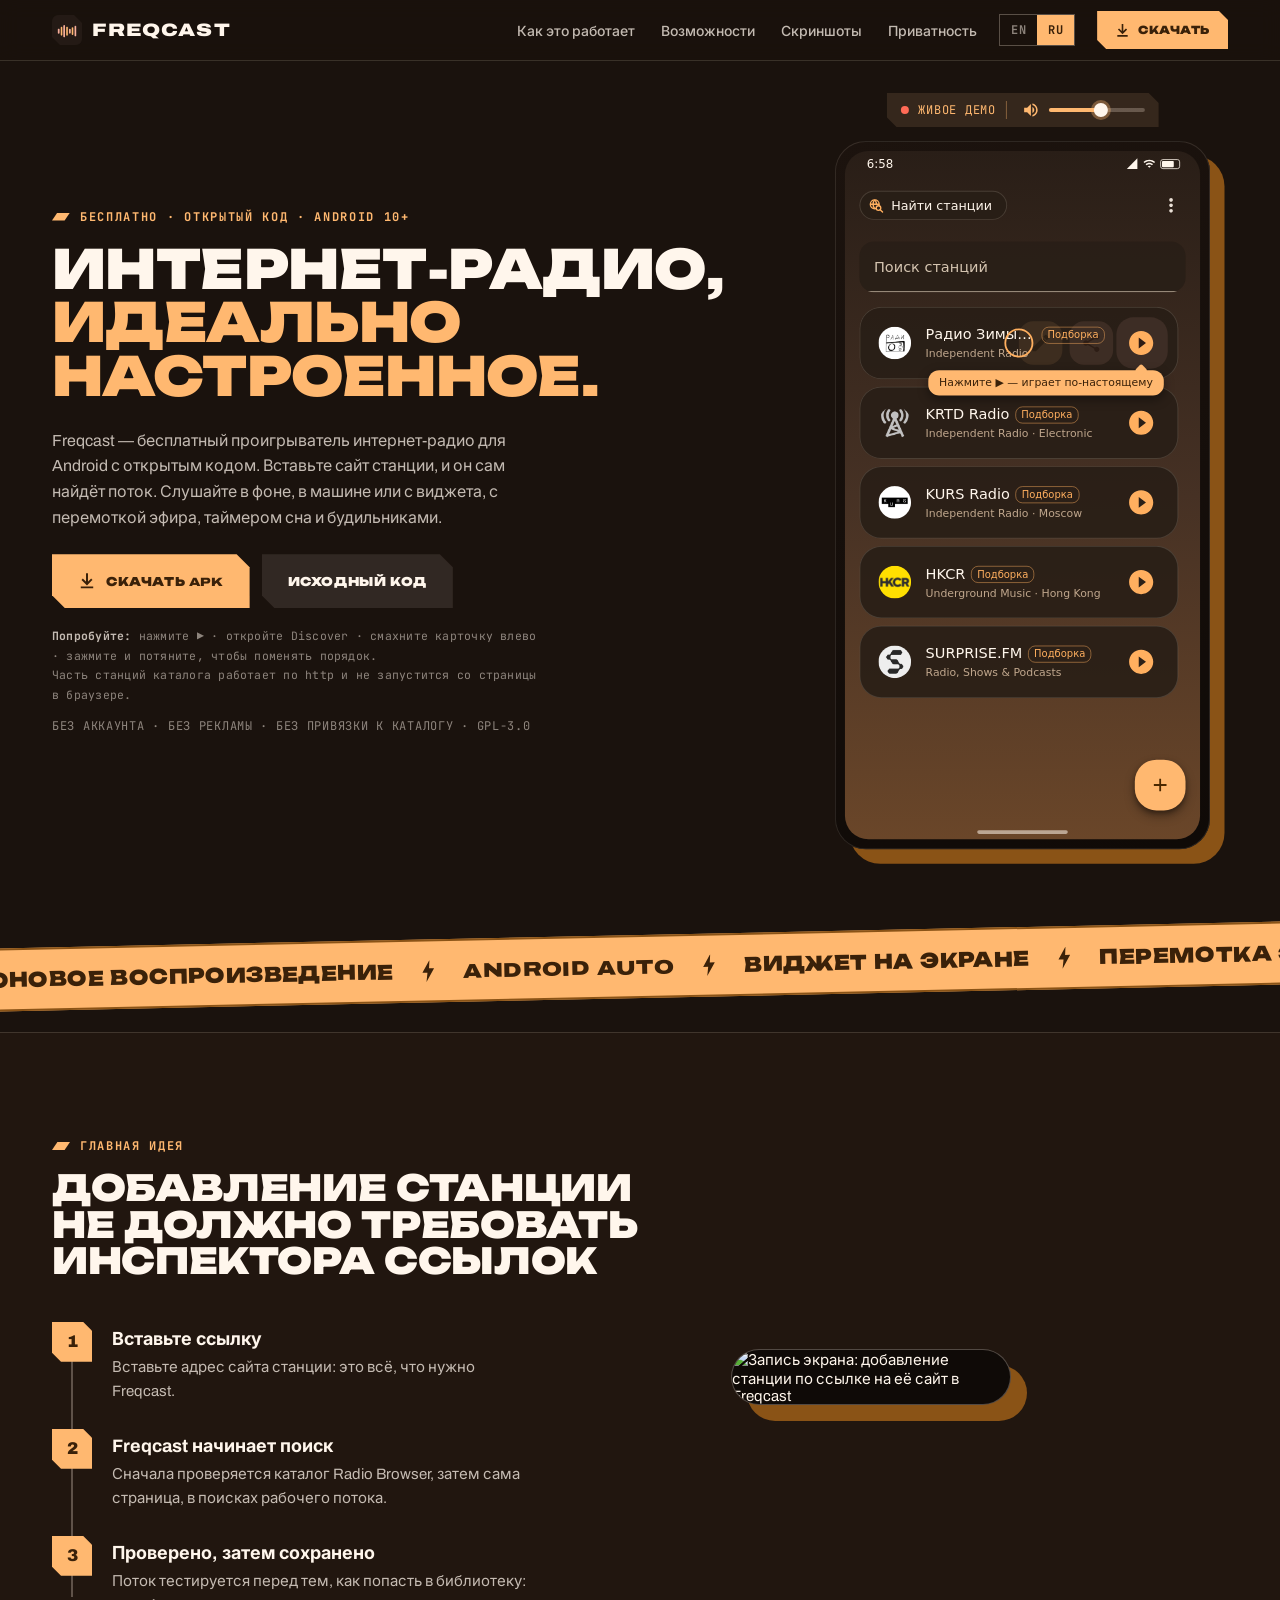
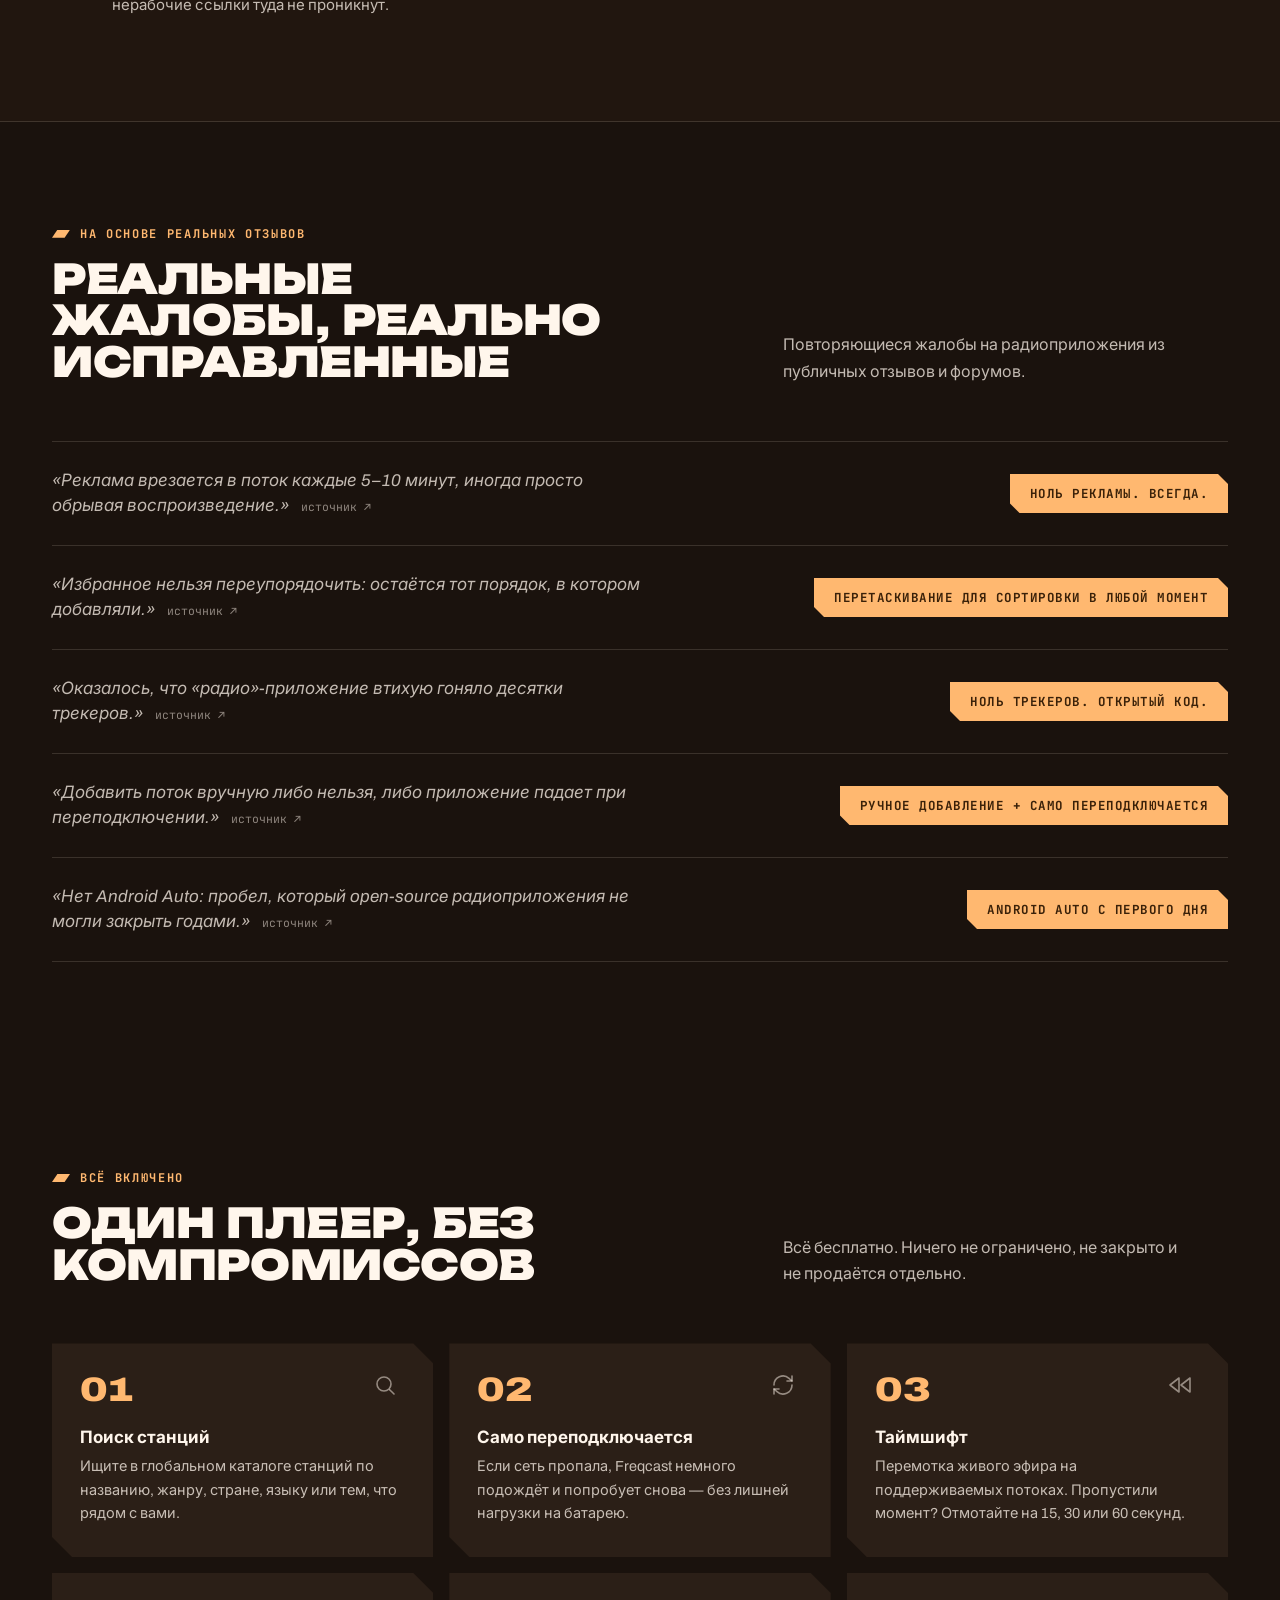
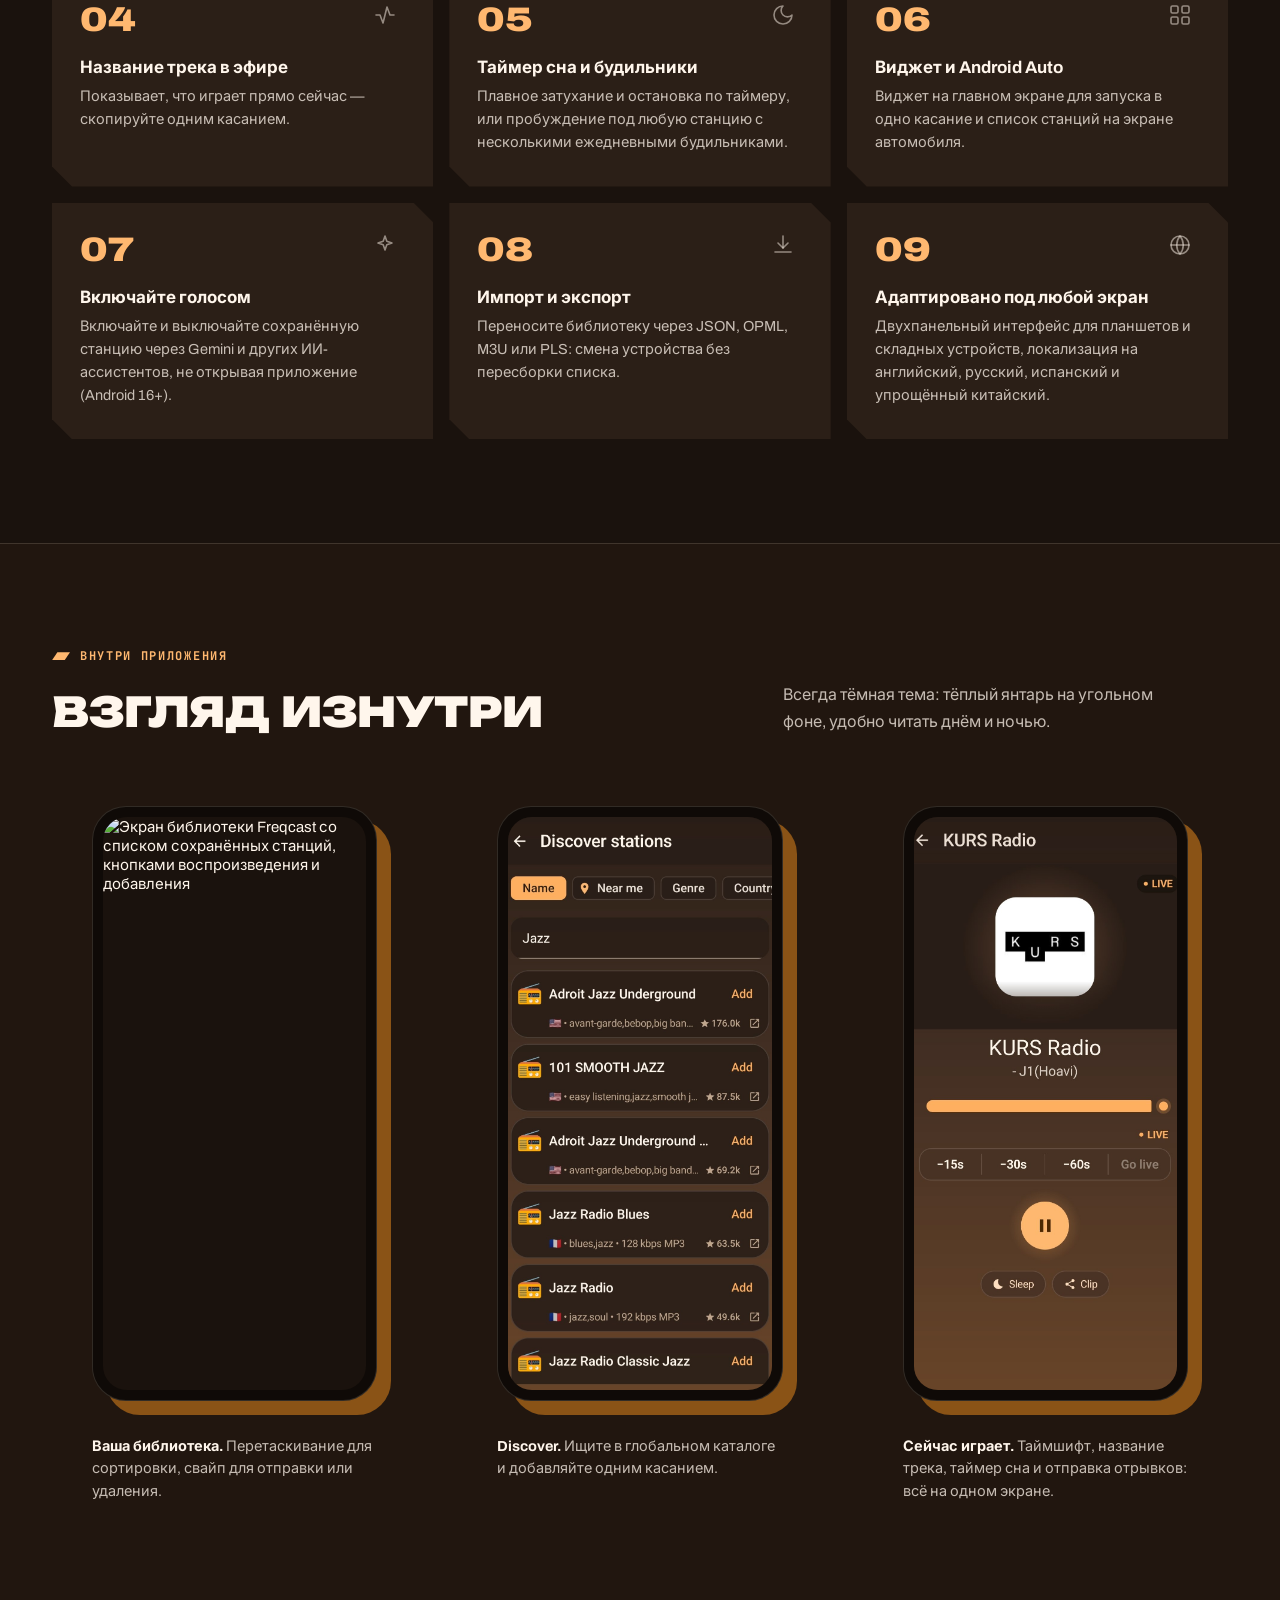
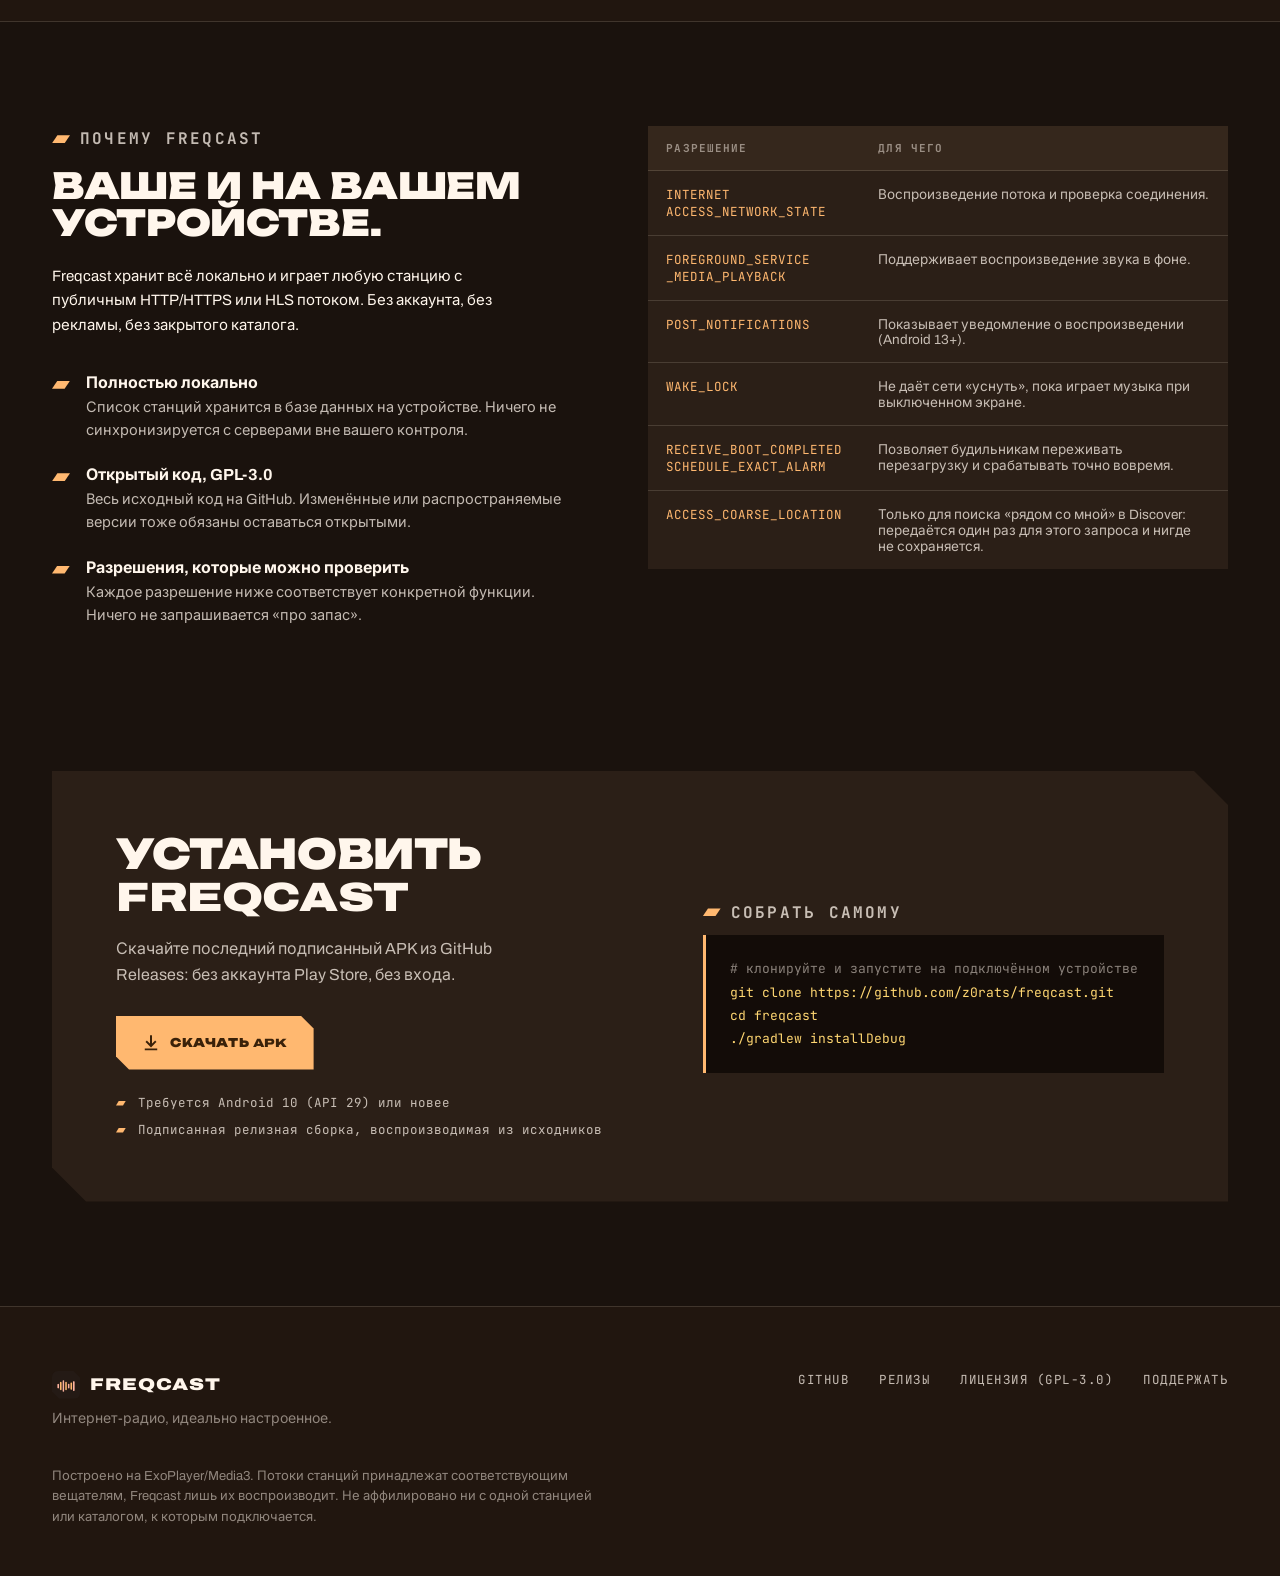
==== commit 459455f0: "Restyle landing page, put the live demo on the first screen - shared docs/site.css (chamfered corner" ====
--- a/docs/ru/index.html
+++ b/docs/ru/index.html
@@ -6,698 +6,10 @@
 <title>Freqcast — интернет-радио, идеально настроенное</title>
 <meta name="description" content="Freqcast: бесплатный радиоплеер для Android с открытым исходным кодом — фоновое воспроизведение, Android Auto, виджет, таймшифт, таймер сна и будильники. Добавляйте любую станцию по ссылке на её сайт — Freqcast сам найдёт и проверит поток.">
 <link rel="icon" href="../icon-192.png" type="image/png">
+<link rel="preconnect" href="https://fonts.googleapis.com">
 <link rel="preconnect" href="https://fonts.gstatic.com" crossorigin>
-<link href="https://fonts.googleapis.com/css2?family=Bricolage+Grotesque:opsz,wght@12..96,600..800&family=IBM+Plex+Sans:wght@400;500;600&family=IBM+Plex+Mono:wght@400;500;600&family=Roboto:wght@400;500&display=swap" rel="stylesheet">
-<style>
-  :root {
-    --bg-start: #291e17;
-    --bg-mid: #463124;
-    --bg-end: #6a4629;
-    --surface: rgba(41, 30, 23, 0.72);
-    --surface-active: rgba(70, 49, 36, 0.65);
-    --border: rgba(255, 237, 221, 0.14);
-    --border-strong: rgba(255, 237, 221, 0.26);
-    --accent: #ffb870;
-    --accent-soft: rgba(255, 184, 112, 0.16);
-    --accent-2: #ffb4a0;
-    --accent-3: #ffd772;
-    --text: #fff6ec;
-    --text-soft: rgba(255, 246, 236, 0.72);
-    --text-dim: rgba(255, 246, 236, 0.52);
-    --font-display: "Bricolage Grotesque", "IBM Plex Sans", sans-serif;
-    --font-body: "IBM Plex Sans", -apple-system, "Segoe UI", sans-serif;
-    --font-mono: "IBM Plex Mono", ui-monospace, SFMono-Regular, monospace;
-    --radius-lg: 24px;
-    --radius-md: 16px;
-    --radius-sm: 10px;
-    --wrap: 1080px;
-  }
-
-  * { box-sizing: border-box; }
-  html { scroll-behavior: smooth; }
-  body {
-    margin: 0;
-    font-family: var(--font-body);
-    color: var(--text);
-    background:
-      radial-gradient(1100px 620px at 82% -8%, rgba(255, 184, 112, 0.16), transparent 60%),
-      linear-gradient(180deg, var(--bg-start) 0%, var(--bg-mid) 46%, var(--bg-end) 100%);
-    background-attachment: fixed;
-    -webkit-font-smoothing: antialiased;
-    overflow-x: hidden;
-  }
-  img { max-width: 100%; display: block; }
-  a { color: inherit; }
-  :focus-visible { outline: 2px solid var(--accent); outline-offset: 3px; border-radius: 4px; }
-
-  .wrap {
-    width: 100%;
-    max-width: var(--wrap);
-    margin: 0 auto;
-    padding: 0 24px;
-  }
-
-  /* ---------- Nav ---------- */
-  .nav {
-    position: sticky;
-    top: 0;
-    z-index: 40;
-    backdrop-filter: blur(14px);
-    -webkit-backdrop-filter: blur(14px);
-    background: rgba(28, 19, 14, 0.55);
-    border-bottom: 1px solid var(--border);
-  }
-  .nav-inner {
-    display: flex;
-    align-items: center;
-    justify-content: space-between;
-    height: 64px;
-  }
-  .brand { display: flex; align-items: center; gap: 10px; text-decoration: none; }
-  .brand img { width: 28px; height: 28px; border-radius: 8px; }
-  .brand span {
-    font-family: var(--font-display);
-    font-weight: 700;
-    font-size: 18px;
-    letter-spacing: -0.01em;
-  }
-  .nav-right { display: flex; align-items: center; gap: 22px; }
-  .nav-links { display: flex; align-items: center; gap: 28px; }
-  .nav-links a {
-    font-size: 14px;
-    color: var(--text-soft);
-    text-decoration: none;
-    font-weight: 500;
-  }
-  .nav-links a:hover { color: var(--text); }
-  .nav-cta {
-    padding: 9px 18px;
-    border-radius: 999px;
-    background: var(--accent);
-    color: #3a2109;
-    font-weight: 600;
-    font-size: 14px;
-    text-decoration: none;
-    white-space: nowrap;
-  }
-  .lang-switch {
-    display: flex;
-    align-items: center;
-    gap: 2px;
-    flex: none;
-    padding: 3px;
-    border-radius: 999px;
-    background: var(--surface-active);
-    border: 1px solid var(--border-strong);
-  }
-  .lang-switch a {
-    padding: 6px 12px;
-    border-radius: 999px;
-    font-family: var(--font-mono);
-    font-size: 12.5px;
-    font-weight: 600;
-    letter-spacing: 0.03em;
-    text-decoration: none;
-    color: var(--text-dim);
-    transition: background 0.15s ease, color 0.15s ease;
-  }
-  .lang-switch a:hover { color: var(--text); }
-  .lang-switch a.lang-active {
-    background: var(--accent);
-    color: #3a2109;
-    box-shadow: 0 0 14px -2px rgba(255, 184, 112, 0.7);
-  }
-  @media (max-width: 720px) {
-    .nav-links a:not(.nav-cta) { display: none; }
-  }
-  @media (max-width: 480px) {
-    .lang-switch a { padding: 5px 9px; font-size: 11px; }
-    .nav-cta { padding: 8px 14px; font-size: 13px; }
-  }
-  @media (max-width: 380px) {
-    .brand span { display: none; }
-  }
-
-  /* ---------- Hero ---------- */
-  .hero {
-    position: relative;
-    padding: 56px 0 64px;
-  }
-  .tuner-strip {
-    position: sticky;
-    top: 64px;
-    z-index: 39;
-    height: 44px;
-    border-bottom: 1px solid var(--border);
-    background: rgba(28, 19, 14, 0.55);
-    backdrop-filter: blur(14px);
-    -webkit-backdrop-filter: blur(14px);
-  }
-  .tuner-strip::before {
-    content: "";
-    position: absolute;
-    inset: 0;
-    background-image: repeating-linear-gradient(90deg, var(--border-strong) 0 1px, transparent 1px 26px);
-    -webkit-mask-image: linear-gradient(90deg, transparent, #000 12%, #000 88%, transparent);
-    mask-image: linear-gradient(90deg, transparent, #000 12%, #000 88%, transparent);
-    opacity: 0.7;
-  }
-  .tuner-labels {
-    position: relative;
-    z-index: 1;
-    max-width: var(--wrap);
-    margin: 0 auto;
-    height: 100%;
-    padding: 0 24px;
-    display: flex;
-    align-items: center;
-    justify-content: space-between;
-    font-family: var(--font-mono);
-    font-size: 12px;
-    letter-spacing: 0.03em;
-    color: var(--text-dim);
-  }
-  .tuner-needle {
-    position: absolute;
-    top: 0;
-    bottom: 0;
-    left: 65%;
-    pointer-events: none;
-  }
-  .tuner-needle::before {
-    content: "";
-    position: absolute;
-    left: 0;
-    top: 50%;
-    transform: translate(-50%, -50%);
-    width: 2px;
-    height: 16px;
-    background: var(--accent);
-    box-shadow: 0 0 8px 1px var(--accent);
-  }
-  @media not (prefers-reduced-motion: reduce) {
-    .tuner-needle::before { animation: tuner-pulse 2.4s ease-in-out infinite; }
-  }
-  @keyframes tuner-pulse {
-    0%, 100% { opacity: 1; }
-    50% { opacity: 0.45; }
-  }
-  .tuner-readout {
-    position: absolute;
-    left: 10px;
-    top: 50%;
-    transform: translateY(-50%);
-    font-family: var(--font-mono);
-    font-size: 12px;
-    font-weight: 600;
-    color: var(--accent-3);
-    text-shadow: 0 0 12px rgba(255, 184, 112, 0.7);
-    white-space: nowrap;
-  }
-  .hero-grid {
-    display: grid;
-    grid-template-columns: 1.05fr 0.95fr;
-    gap: 56px;
-    align-items: center;
-  }
-  @media (max-width: 860px) {
-    .hero-grid { grid-template-columns: 1fr; }
-    .hero-visual { order: -1; }
-  }
-  @media (max-width: 560px) {
-    .hero-visual { order: 0; }
-    .phone { width: 200px; }
-  }
-  .eyebrow {
-    display: inline-flex;
-    align-items: center;
-    gap: 8px;
-    font-family: var(--font-mono);
-    font-size: 12px;
-    letter-spacing: 0.14em;
-    text-transform: uppercase;
-    color: var(--accent-2);
-    margin: 0 0 20px;
-  }
-  .eyebrow::before {
-    content: "";
-    width: 7px; height: 7px;
-    border-radius: 50%;
-    background: var(--accent);
-    box-shadow: 0 0 10px 2px var(--accent);
-  }
-  h1 {
-    font-family: var(--font-display);
-    font-weight: 700;
-    font-size: clamp(34px, 5vw, 54px);
-    line-height: 1.08;
-    letter-spacing: -0.015em;
-    margin: 0 0 22px;
-    text-wrap: balance;
-  }
-  h1 em {
-    font-style: normal;
-    background: linear-gradient(100deg, var(--accent-3), var(--accent) 60%);
-    -webkit-background-clip: text;
-    background-clip: text;
-    color: transparent;
-  }
-  .lede {
-    font-size: 18px;
-    line-height: 1.6;
-    color: var(--text-soft);
-    max-width: 46ch;
-    margin: 0 0 32px;
-  }
-  .cta-row { display: flex; gap: 14px; flex-wrap: wrap; align-items: center; }
-  .btn {
-    display: inline-flex;
-    align-items: center;
-    gap: 8px;
-    padding: 14px 24px;
-    border-radius: 999px;
-    font-weight: 600;
-    font-size: 15px;
-    text-decoration: none;
-    transition: transform 0.15s ease, box-shadow 0.15s ease;
-  }
-  .btn:hover { transform: translateY(-1px); }
-  .btn-primary {
-    background: var(--accent);
-    color: #3a2109;
-    box-shadow: 0 8px 28px -8px rgba(255, 184, 112, 0.55);
-  }
-  .btn-primary:hover { box-shadow: 0 10px 32px -6px rgba(255, 184, 112, 0.7); }
-  .btn-ghost {
-    background: transparent;
-    color: var(--text);
-    border: 1px solid var(--border-strong);
-  }
-  .btn-ghost:hover { border-color: var(--accent); background: var(--accent-soft); }
-  .hero-meta {
-    margin-top: 18px;
-    font-family: var(--font-mono);
-    font-size: 12.5px;
-    color: var(--text-dim);
-    letter-spacing: 0.02em;
-  }
-
-  /* ---------- hero visual: phone + ambient bars ---------- */
-  .hero-visual { position: relative; display: flex; justify-content: center; }
-  .glow-field {
-    position: absolute;
-    inset: -60px;
-    background: radial-gradient(closest-side, rgba(255, 184, 112, 0.35), transparent 70%);
-    filter: blur(10px);
-    z-index: 0;
-    pointer-events: none;
-  }
-  .phone {
-    position: relative;
-    z-index: 1;
-    width: 250px;
-    border-radius: 34px;
-    padding: 10px;
-    background: linear-gradient(160deg, #1c130e, #0f0a07);
-    border: 1px solid rgba(255, 237, 221, 0.12);
-    box-shadow:
-      0 30px 60px -20px rgba(0,0,0,0.6),
-      0 0 0 1px rgba(255,255,255,0.02) inset;
-  }
-  .phone-screen {
-    width: 100%;
-    aspect-ratio: 230 / 500;
-    border-radius: 24px;
-    overflow: hidden;
-    background: var(--bg-start);
-  }
-  .phone-screen img { width: 100%; height: 100%; object-fit: cover; object-position: top; }
-  #eq {
-    position: absolute;
-    left: 50%;
-    bottom: -26px;
-    transform: translateX(-50%);
-    z-index: 2;
-    opacity: 0.9;
-  }
-
-  /* ---------- Section scaffolding ---------- */
-  section { padding: 88px 0; position: relative; }
-  .section-head { max-width: 640px; margin: 0 0 48px; }
-  .kicker {
-    font-family: var(--font-mono);
-    font-size: 12px;
-    letter-spacing: 0.14em;
-    text-transform: uppercase;
-    color: var(--accent-2);
-    margin: 0 0 12px;
-  }
-  h2 {
-    font-family: var(--font-display);
-    font-weight: 700;
-    font-size: clamp(26px, 3.4vw, 36px);
-    letter-spacing: -0.01em;
-    margin: 0 0 14px;
-    text-wrap: balance;
-  }
-  .section-head p { color: var(--text-soft); font-size: 16px; line-height: 1.65; margin: 0; }
-  .hr {
-    height: 1px;
-    background: linear-gradient(90deg, transparent, var(--border-strong) 20%, var(--border-strong) 80%, transparent);
-    border: none;
-  }
-
-  /* ---------- How it works ---------- */
-  .how {
-    display: grid;
-    grid-template-columns: 1fr 1fr;
-    gap: 48px;
-    align-items: center;
-  }
-  @media (max-width: 860px) { .how { grid-template-columns: 1fr; } }
-  .steps { position: relative; display: flex; flex-direction: column; gap: 22px; counter-reset: step; }
-  .steps::before {
-    content: "";
-    position: absolute;
-    left: 16px;
-    top: 17px;
-    bottom: 17px;
-    width: 1px;
-    background: var(--border-strong);
-    z-index: 0;
-  }
-  .step { display: flex; gap: 16px; }
-  .step-num {
-    position: relative;
-    z-index: 1;
-    flex: none;
-    width: 34px; height: 34px;
-    border-radius: 50%;
-    background: var(--surface-active);
-    border: 1px solid var(--border);
-    display: flex; align-items: center; justify-content: center;
-    font-family: var(--font-mono);
-    font-size: 13px;
-    color: var(--accent);
-    font-weight: 600;
-  }
-  .step h3 { margin: 2px 0 6px; font-size: 16px; font-weight: 600; }
-  .step p { margin: 0; color: var(--text-soft); font-size: 14.5px; line-height: 1.6; }
-
-  /* ---------- Gripes (real complaints, actually fixed) ---------- */
-  .gripe-list { display: flex; flex-direction: column; }
-  .gripe {
-    display: flex;
-    justify-content: space-between;
-    align-items: center;
-    gap: 28px;
-    padding: 22px 0;
-    border-top: 1px solid var(--border);
-  }
-  .gripe:last-child { border-bottom: 1px solid var(--border); }
-  .gripe-complaint {
-    margin: 0;
-    font-size: 15px;
-    font-style: italic;
-    color: var(--text-soft);
-    max-width: 58ch;
-  }
-  .gripe-source {
-    margin-left: 8px;
-    font-style: normal;
-    font-family: var(--font-mono);
-    font-size: 11.5px;
-    color: var(--text-dim);
-    text-decoration: none;
-    white-space: nowrap;
-  }
-  .gripe-source:hover { color: var(--accent); text-decoration: underline; }
-  .gripe-fix {
-    flex: none;
-    font-family: var(--font-mono);
-    font-size: 12.5px;
-    font-weight: 600;
-    color: #3a2109;
-    background: var(--accent);
-    padding: 8px 16px;
-    border-radius: 999px;
-    white-space: nowrap;
-  }
-  @media (max-width: 640px) {
-    .gripe { flex-direction: column; align-items: flex-start; gap: 12px; }
-    .gripe-fix { white-space: normal; }
-  }
-  .demo-frame {
-    border-radius: var(--radius-lg);
-    border: 1px solid var(--border);
-    background: var(--surface);
-    padding: 18px;
-    display: flex;
-    justify-content: center;
-  }
-  .demo-frame img {
-    width: 220px;
-    border-radius: 20px;
-    box-shadow: 0 24px 48px -20px rgba(0,0,0,0.55);
-  }
-
-  /* ---------- Feature grid ---------- */
-  .features {
-    display: grid;
-    grid-template-columns: repeat(3, 1fr);
-    gap: 18px;
-  }
-  @media (min-width: 861px) { .feature-card:nth-child(10) { grid-column: 2; } }
-  @media (max-width: 860px) { .features { grid-template-columns: 1fr 1fr; } }
-  @media (max-width: 560px) { .features { grid-template-columns: 1fr; } }
-  .feature-card {
-    border: 1px solid var(--border);
-    background: var(--surface);
-    border-radius: var(--radius-md);
-    padding: 24px;
-    transition: border-color 0.15s ease, transform 0.15s ease;
-  }
-  .feature-card:hover { border-color: var(--border-strong); transform: translateY(-2px); }
-  .feature-icon {
-    position: relative;
-    width: 38px; height: 38px;
-    border-radius: 50%;
-    background: var(--accent-soft);
-    display: flex; align-items: center; justify-content: center;
-    margin-bottom: 16px;
-    color: var(--accent);
-  }
-  .feature-icon::after {
-    content: "";
-    position: absolute;
-    top: 5px;
-    left: 50%;
-    width: 2px;
-    height: 6px;
-    border-radius: 1px;
-    background: var(--accent);
-    transform: translateX(-50%);
-  }
-  .feature-card h3 { margin: 0 0 8px; font-size: 15.5px; font-weight: 600; }
-  .feature-card p { margin: 0; color: var(--text-soft); font-size: 14px; line-height: 1.55; }
-
-  /* ---------- Screenshots ---------- */
-  .shots {
-    display: grid;
-    grid-template-columns: repeat(3, 1fr);
-    gap: 28px;
-  }
-  @media (max-width: 860px) { .shots { grid-template-columns: 1fr; max-width: 320px; margin: 0 auto; } }
-  .shot { text-align: center; }
-  .shot .phone { width: 100%; margin: 0 auto; }
-  .shot:nth-child(2) .phone { transform: translateY(-14px); }
-  .shot figcaption {
-    margin-top: 18px;
-    font-size: 14px;
-    color: var(--text-soft);
-    line-height: 1.5;
-  }
-  .shot figcaption b { color: var(--text); font-weight: 600; }
-
-  /* ---------- Philosophy / permissions ---------- */
-  .philosophy {
-    display: grid;
-    grid-template-columns: 0.9fr 1.1fr;
-    gap: 56px;
-    align-items: start;
-  }
-  @media (max-width: 860px) { .philosophy { grid-template-columns: 1fr; } }
-  .pillars { display: flex; flex-direction: column; gap: 20px; margin-top: 28px; }
-  .pillar { display: flex; gap: 14px; }
-  .pillar-mark {
-    flex: none;
-    width: 8px; height: 8px;
-    border-radius: 50%;
-    margin-top: 8px;
-    background: var(--accent);
-    box-shadow: 0 0 8px 1px rgba(255,184,112,0.6);
-  }
-  .pillar h4 { margin: 0 0 4px; font-size: 15px; font-weight: 600; }
-  .pillar p { margin: 0; color: var(--text-soft); font-size: 14px; line-height: 1.55; }
-
-  table.perms {
-    width: 100%;
-    border-collapse: collapse;
-    font-size: 13.5px;
-    border: 1px solid var(--border);
-    border-radius: var(--radius-md);
-    overflow: hidden;
-    background: var(--surface);
-  }
-  table.perms th, table.perms td {
-    text-align: left;
-    padding: 14px 16px;
-    border-bottom: 1px solid var(--border);
-    vertical-align: top;
-  }
-  table.perms th {
-    font-family: var(--font-mono);
-    font-size: 11px;
-    letter-spacing: 0.08em;
-    text-transform: uppercase;
-    color: var(--text-dim);
-    font-weight: 500;
-  }
-  table.perms tr:last-child td { border-bottom: none; }
-  table.perms td:first-child {
-    font-family: var(--font-mono);
-    font-size: 12.5px;
-    color: var(--accent-2);
-    white-space: nowrap;
-  }
-  table.perms td:last-child { color: var(--text-soft); }
-  .perms-wrap { overflow-x: auto; }
-
-  /* ---------- Download ---------- */
-  .download-card {
-    border: 1px solid var(--border-strong);
-    border-radius: var(--radius-lg);
-    background:
-      radial-gradient(600px 260px at 15% 0%, rgba(255,184,112,0.14), transparent 60%),
-      var(--surface);
-    padding: 48px;
-    display: grid;
-    grid-template-columns: 1.2fr 1fr;
-    gap: 40px;
-    align-items: center;
-  }
-  @media (max-width: 860px) { .download-card { grid-template-columns: 1fr; padding: 32px 24px; } }
-  .download-card h2 { margin-bottom: 12px; }
-  .download-card p { color: var(--text-soft); font-size: 15px; line-height: 1.6; margin: 0 0 24px; }
-  .code-block {
-    font-family: var(--font-mono);
-    font-size: 13px;
-    background: rgba(0,0,0,0.28);
-    border: 1px solid var(--border);
-    border-radius: var(--radius-sm);
-    padding: 16px 18px;
-    color: var(--accent-3);
-    line-height: 1.7;
-    overflow-x: auto;
-  }
-  .code-block .muted { color: var(--text-dim); }
-  .req-list { list-style: none; margin: 0; padding: 0; display: flex; flex-direction: column; gap: 10px; }
-  .req-list li {
-    font-size: 13.5px;
-    color: var(--text-soft);
-    display: flex;
-    gap: 10px;
-    align-items: baseline;
-  }
-  .req-list li::before { content: "—"; color: var(--text-dim); }
-
-  /* ---------- Footer ---------- */
-  footer { padding: 56px 0 40px; border-top: 1px solid var(--border); }
-  .footer-grid {
-    display: flex;
-    justify-content: space-between;
-    align-items: flex-start;
-    flex-wrap: wrap;
-    gap: 32px;
-  }
-  .footer-brand { display: flex; align-items: center; gap: 10px; }
-  .footer-brand img { width: 24px; height: 24px; border-radius: 7px; }
-  .footer-brand span { font-family: var(--font-display); font-weight: 700; font-size: 16px; }
-  .footer-tag { color: var(--text-dim); font-size: 13px; margin-top: 6px; }
-  .footer-links { display: flex; gap: 28px; flex-wrap: wrap; }
-  .footer-links a { font-size: 14px; color: var(--text-soft); text-decoration: none; }
-  .footer-links a:hover { color: var(--accent); }
-  .footer-fine { margin-top: 36px; color: var(--text-dim); font-size: 12.5px; }
-
-  @media (prefers-reduced-motion: reduce) {
-    html { scroll-behavior: auto; }
-  }
-
-  /* Mobile fit: contain the hero glow, keep grid tracks from growing to fit long code lines, slimmer sticky chrome */
-  .hero { overflow-x: clip; }
-  .download-card > * { min-width: 0; }
-  @media (max-width: 860px) { .download-card { grid-template-columns: minmax(0, 1fr); } }
-  @media (max-width: 480px) {
-    .nav-inner { height: 56px; }
-    .tuner-strip { top: 56px; height: 34px; }
-    #demo { scroll-margin-top: 96px; }
-    /* only the moving readout on phones: the static labels collided with the needle */
-    .tuner-labels > span { display: none; }
-    .tuner-labels { font-size: 11px; }
-  }
-
-  /* ---------- Interactive demo (player.css holds the phone UI itself) ---------- */
-  .demo-grid {
-    display: grid;
-    grid-template-columns: minmax(0, 1fr) 400px;
-    gap: 64px;
-    align-items: center;
-  }
-  .demo-copy .section-head { margin-bottom: 28px; }
-  .demo-tips { list-style: none; margin: 0; padding: 0; display: grid; gap: 16px; }
-  .demo-tips li {
-    position: relative;
-    padding-left: 28px;
-    font-size: 15px;
-    line-height: 1.55;
-    color: var(--text-soft);
-  }
-  .demo-tips li::before {
-    content: "";
-    position: absolute;
-    left: 0;
-    top: 0.5em;
-    width: 10px;
-    height: 10px;
-    border-radius: 50%;
-    background: var(--accent);
-    box-shadow: 0 0 12px -1px rgba(255, 184, 112, 0.7);
-  }
-  .demo-tips b { color: var(--text); font-weight: 600; }
-  .demo-note {
-    margin: 28px 0 0;
-    font-family: var(--font-mono);
-    font-size: 12px;
-    line-height: 1.6;
-    letter-spacing: 0.02em;
-    color: var(--text-dim);
-  }
-  #fc-demo .demo-fallback { max-width: 300px; margin: 0 auto; border-radius: 24px; }
-  #demo { padding: 32px 0 56px; scroll-margin-top: 108px; }
-  /* Desktop: size the phone by viewport height so the whole device (and the LIVE DEMO tag above it) fits on a laptop screen */
-  @media (min-width: 901px) {
-    .demo-grid { grid-template-columns: minmax(0, 1fr) auto; }
-    #fc-demo {
-      width: min(400px, calc((100vh - 240px) * 0.5036));
-      width: min(400px, calc((100dvh - 240px) * 0.5036));
-      min-width: 250px;
-    }
-  }
-  @media (max-width: 900px) {
-    .demo-grid { grid-template-columns: 1fr; gap: 32px; }
-    #fc-demo { order: -1; }
-  }
-</style>
+<link href="https://fonts.googleapis.com/css2?family=Archivo:wdth,wght@100..125,400..900&family=Inter:wght@400;500;600&family=JetBrains+Mono:wght@400;500;700&family=Unbounded:wght@600;900&display=swap" rel="stylesheet">
+<link rel="stylesheet" href="../site.css">
 <link rel="stylesheet" href="../demo/player.css">
 </head>
 <body>
@@ -709,79 +21,45 @@
       <span>Freqcast</span>
     </a>
     <div class="nav-right">
+      <div class="nav-links"><a href="#how">Как это работает</a><a href="#features">Возможности</a><a href="#screenshots">Скриншоты</a><a href="#privacy">Приватность</a></div>
       <div class="lang-switch" role="group" aria-label="Язык">
         <a href="../index.html">EN</a>
         <a href="index.html" class="lang-active">RU</a>
       </div>
-      <div class="nav-links">
-        <a href="#demo">Демо</a>
-        <a href="#features">Возможности</a>
-        <a href="#screenshots">Скриншоты</a>
-        <a href="#privacy">Приватность</a>
-        <a class="nav-cta" href="https://github.com/z0rats/freqcast/releases/latest">Скачать</a>
-      </div>
+      <a class="nav-cta" href="https://github.com/z0rats/freqcast/releases/latest"><svg viewBox="0 0 24 24" fill="none" stroke="currentColor" stroke-width="2.6" stroke-linecap="square" aria-hidden="true"><path d="M12 3v12M6.5 10.5 12 16l5.5-5.5M5 20.5h14"/></svg>Скачать</a>
     </div>
   </div>
 </nav>
-
-<div class="tuner-strip" aria-hidden="true">
-  <div class="tuner-labels">
-    <span>88.1</span><span>94.5</span><span>99.9</span><span>104.3</span><span>108.7</span>
-    <div class="tuner-needle" id="tunerNeedle">
-      <span class="tuner-readout">102.5</span>
-    </div>
-  </div>
-</div>
 
 <header class="hero" id="top">
   <div class="wrap hero-grid">
-    <div>
-      <p class="eyebrow">Бесплатно и с открытым кодом · Android 10+</p>
-      <h1>Интернет-радио,<br><em>идеально настроенное</em>.</h1>
-      <p class="lede">
-        Freqcast — бесплатный проигрыватель интернет-радио для Android с открытым кодом. Вставьте сайт станции, и он сам найдёт поток. Слушайте в фоне, в машине или с виджета, с перемоткой эфира, таймером сна и будильниками.
-      </p>
+    <div class="hero-title">
+      <p class="eyebrow">Бесплатно · Открытый код · Android 10+</p>
+      <h1>Интернет-радио,<br><em>идеально<br>настроенное.</em></h1>
+    </div>
+    <div class="hero-demo">
+      <div id="fc-demo" data-lang="ru" data-base="../demo/">
+        <img class="demo-fallback" src="../screenshots/ru/1.png" alt="Экран библиотеки Freqcast со станциями из подборки">
+      </div>
+    </div>
+    <div class="hero-rest">
+      <p class="lede">Freqcast — бесплатный проигрыватель интернет-радио для Android с открытым кодом. Вставьте сайт станции, и он сам найдёт поток. Слушайте в фоне, в машине или с виджета, с перемоткой эфира, таймером сна и будильниками.</p>
       <div class="cta-row">
-        <a class="btn btn-primary" href="https://github.com/z0rats/freqcast/releases/latest">Скачать APK</a>
-        <a class="btn btn-ghost" href="#demo">Попробовать вживую ↓</a>
-        <a class="btn btn-ghost" href="https://github.com/z0rats/freqcast">Исходный код на GitHub</a>
-      </div>
+        <a class="btn btn-primary" href="https://github.com/z0rats/freqcast/releases/latest"><svg viewBox="0 0 24 24" fill="none" stroke="currentColor" stroke-width="2.6" stroke-linecap="square" aria-hidden="true"><path d="M12 3v12M6.5 10.5 12 16l5.5-5.5M5 20.5h14"/></svg>Скачать APK</a>
+        <a class="btn btn-ghost" href="https://github.com/z0rats/freqcast">Исходный код</a>
+      </div>
+      <p class="try-line"><b>Попробуйте:</b> нажмите ▶ · откройте Discover · смахните карточку влево · зажмите и потяните, чтобы поменять порядок.<br>Часть станций каталога работает по http и не запустится со страницы в браузере.</p>
       <p class="hero-meta">БЕЗ АККАУНТА · БЕЗ РЕКЛАМЫ · БЕЗ ПРИВЯЗКИ К КАТАЛОГУ · GPL-3.0</p>
     </div>
-    <div class="hero-visual">
-      <div class="glow-field"></div>
-      <div class="phone">
-        <div class="phone-screen">
-          <img src="../screenshots/3.jpg" alt="Экран воспроизведения Freqcast для радиостанции KURS: живой таймшифт-скраббер, кнопки перемотки и таймер сна">
-        </div>
-      </div>
-      <canvas id="eq" width="120" height="34" aria-hidden="true"></canvas>
-    </div>
   </div>
 </header>
 
-<hr class="hr">
-
-<section id="demo">
-  <div class="wrap demo-grid">
-    <div class="demo-copy">
-      <div class="section-head">
-        <p class="kicker">Попробуйте</p>
-        <h2>Не верьте на слово. Включите.</h2>
-        <p>Настоящие экраны библиотеки, Discover и настроек прямо в браузере, со станциями в прямом эфире. Нажмите play: это живое радио.</p>
-      </div>
-      <ul class="demo-tips">
-          <li><b>Нажмите ▶</b>, чтобы включить; смахните мини-плеер вбок, чтобы сменить станцию.</li>
-          <li><b>Откройте Discover</b>, найдите станцию в глобальном каталоге и нажмите «Добавить»: она окажется в вашей библиотеке.</li>
-          <li><b>Смахните карточку влево</b>: изменить, поделиться, удалить. <b>Зажмите и потяните</b>, чтобы поменять порядок.</li>
-      </ul>
-      <p class="demo-note">Демо: будильники, редактирование и полноэкранный плеер есть в приложении. Часть станций каталога работает по http и не запустится со страницы в браузере.</p>
-    </div>
-    <div id="fc-demo" data-lang="ru" data-base="../demo/">
-      <img class="demo-fallback" src="../screenshots/ru/1.png" alt="Экран библиотеки Freqcast со станциями из подборки" loading="lazy">
-    </div>
-  </div>
-</section>
+<div class="band-wrap" aria-hidden="true">
+  <div class="band"><div class="band-track"><span class="band-item">Фоновое воспроизведение</span><span class="band-item">Android Auto</span><span class="band-item">Виджет на экране</span><span class="band-item">Перемотка эфира</span><span class="band-item">Таймер сна</span><span class="band-item">Будильники</span><span class="band-item">Без рекламы</span><span class="band-item">Открытый код</span><span class="band-item">Фоновое воспроизведение</span><span class="band-item">Android Auto</span><span class="band-item">Виджет на экране</span><span class="band-item">Перемотка эфира</span><span class="band-item">Таймер сна</span><span class="band-item">Будильники</span><span class="band-item">Без рекламы</span><span class="band-item">Открытый код</span></div></div>
+</div>
+
+<hr class="hr">
+
 
 <hr class="hr">
 
@@ -1041,7 +319,7 @@
         <h2>Установить Freqcast</h2>
         <p>Скачайте последний подписанный APK из GitHub Releases: без аккаунта Play Store, без входа.</p>
         <div class="cta-row">
-          <a class="btn btn-primary" href="https://github.com/z0rats/freqcast/releases/latest">Скачать APK →</a>
+          <a class="btn btn-primary" href="https://github.com/z0rats/freqcast/releases/latest"><svg viewBox="0 0 24 24" fill="none" stroke="currentColor" stroke-width="2.6" stroke-linecap="square" aria-hidden="true"><path d="M12 3v12M6.5 10.5 12 16l5.5-5.5M5 20.5h14"/></svg>Скачать APK</a>
         </div>
         <ul class="req-list" style="margin-top:24px;">
           <li>Требуется Android 10 (API 29) или новее</li>
@@ -1083,81 +361,6 @@
 </footer>
 
 <script src="../demo/player.js" defer></script>
-<script>
-(function () {
-  var canvas = document.getElementById('eq');
-  if (!canvas) return;
-  var ctx = canvas.getContext('2d');
-  var reduceMotion = window.matchMedia('(prefers-reduced-motion: reduce)').matches;
-  var bars = 9;
-  var barWidth = 6;
-  var gap = 6;
-  var base = [10, 18, 26, 34, 22, 30, 16, 24, 12];
-  var t = 0;
-
-  function draw() {
-    var w = canvas.width, h = canvas.height;
-    ctx.clearRect(0, 0, w, h);
-    var totalWidth = bars * barWidth + (bars - 1) * gap;
-    var startX = (w - totalWidth) / 2;
-    for (var i = 0; i < bars; i++) {
-      var phase = reduceMotion ? 0 : Math.sin(t / 260 + i * 0.7);
-      var height = Math.max(6, base[i] + phase * 6);
-      var x = startX + i * (barWidth + gap);
-      var y = h - height;
-      var grad = ctx.createLinearGradient(0, y, 0, h);
-      grad.addColorStop(0, '#ffd772');
-      grad.addColorStop(1, '#ffb870');
-      ctx.fillStyle = grad;
-      ctx.beginPath();
-      if (ctx.roundRect) {
-        ctx.roundRect(x, y, barWidth, height, 3);
-      } else {
-        ctx.rect(x, y, barWidth, height);
-      }
-      ctx.fill();
-    }
-  }
-
-  draw();
-  if (!reduceMotion) {
-    (function loop() {
-      t += 16;
-      draw();
-      requestAnimationFrame(loop);
-    })();
-  }
-})();
-
-(function () {
-  var needle = document.getElementById('tunerNeedle');
-  var readout = needle ? needle.querySelector('.tuner-readout') : null;
-  if (!needle || !readout) return;
-  if (window.matchMedia('(prefers-reduced-motion: reduce)').matches) return;
-
-  var minFreq = 88.1, maxFreq = 108.7;
-  var ticking = false;
-
-  function update() {
-    var doc = document.documentElement;
-    var scrollable = doc.scrollHeight - doc.clientHeight;
-    var progress = scrollable > 0 ? window.scrollY / scrollable : 0;
-    progress = Math.max(0, Math.min(1, progress));
-    readout.textContent = (minFreq + progress * (maxFreq - minFreq)).toFixed(1);
-    needle.style.left = (8 + progress * 76) + '%';
-    ticking = false;
-  }
-
-  window.addEventListener('scroll', function () {
-    if (!ticking) {
-      requestAnimationFrame(update);
-      ticking = true;
-    }
-  }, { passive: true });
-
-  update();
-})();
-</script>
 
 </body>
 </html>
--- a/docs/site.css
+++ b/docs/site.css
@@ -0,0 +1,331 @@
+/* Freqcast landing page (EN + RU share this file).
+   Visual language: flat dark surfaces, chamfered corners, hard offset shadows, wide black uppercase
+   display type, mono eyebrows. Palette is the app's (ui/theme/Color.kt). Phone UI lives in demo/player.css. */
+
+:root {
+  --bg: #1a120d;
+  --bg-2: #21160f;
+  --panel: #2b1f17;
+  --panel-2: #35271c;
+  --line: rgba(255, 237, 221, 0.14);
+  --line-2: rgba(255, 237, 221, 0.28);
+  --ink: #fff6ec;
+  --ink-2: rgba(255, 246, 236, 0.74);
+  --ink-3: rgba(255, 246, 236, 0.5);
+  --accent: #ffb870;
+  --accent-hi: #ffc98e;
+  --accent-2: #ffb4a0;
+  --accent-3: #ffd772;
+  --accent-ink: #3a2109;
+  --accent-deep: #8a5316;
+  --font-display: "Archivo", "Unbounded", "Inter", system-ui, sans-serif;
+  --font-body: "Archivo", "Inter", system-ui, -apple-system, "Segoe UI", sans-serif;
+  --font-mono: "JetBrains Mono", ui-monospace, SFMono-Regular, Menlo, monospace;
+  --wrap: 1240px;
+  --nav-h: 60px;
+}
+
+* { box-sizing: border-box; }
+html { scroll-behavior: smooth; overflow-x: clip; }
+body {
+  margin: 0;
+  font-family: var(--font-body);
+  font-size: 15px;
+  color: var(--ink);
+  background: var(--bg);
+  -webkit-font-smoothing: antialiased;
+  overflow-x: hidden;
+}
+img { max-width: 100%; display: block; }
+a { color: inherit; }
+:focus-visible { outline: 2px solid var(--accent); outline-offset: 3px; }
+.wrap { width: 100%; max-width: var(--wrap); margin: 0 auto; padding: 0 32px; }
+@media (max-width: 560px) { .wrap { padding: 0 20px; } }
+
+/* ---------- display type ---------- */
+h1, h2 {
+  font-family: var(--font-display);
+  font-weight: 900;
+  font-stretch: 125%;
+  text-transform: uppercase;
+  line-height: 0.94;
+  letter-spacing: -0.01em;
+  margin: 0;
+  text-wrap: balance;
+}
+h1 em, h2 em { font-style: normal; color: var(--accent); }
+h3, h4 { font-family: var(--font-body); margin: 0; }
+
+.eyebrow, .kicker {
+  display: inline-flex;
+  align-items: center;
+  gap: 10px;
+  margin: 0;
+  font-family: var(--font-mono);
+  font-size: 12px;
+  font-weight: 700;
+  letter-spacing: 0.14em;
+  text-transform: uppercase;
+  color: var(--accent);
+}
+.eyebrow::before, .kicker::before {
+  content: "";
+  flex: none;
+  width: 18px;
+  height: 8px;
+  background: var(--accent);
+  clip-path: polygon(30% 0, 100% 0, 70% 100%, 0 100%);
+}
+
+/* ---------- nav ---------- */
+.nav {
+  position: sticky;
+  top: 0;
+  z-index: 40;
+  background: rgba(26, 18, 13, 0.92);
+  backdrop-filter: blur(10px);
+  -webkit-backdrop-filter: blur(10px);
+  border-bottom: 1px solid var(--line);
+}
+.nav-inner { display: flex; align-items: center; justify-content: space-between; gap: 16px; height: var(--nav-h); }
+.brand { display: flex; align-items: center; gap: 10px; text-decoration: none; }
+.brand img { width: 30px; height: 30px; clip-path: polygon(0 0, calc(100% - 8px) 0, 100% 8px, 100% 100%, 8px 100%, 0 calc(100% - 8px)); }
+.brand span {
+  font-family: var(--font-display); font-weight: 900; font-stretch: 125%; font-size: 18px;
+  letter-spacing: 0.06em; text-transform: uppercase;
+}
+.nav-right { display: flex; align-items: center; gap: 22px; }
+.nav-links { display: flex; align-items: center; gap: 26px; }
+.nav-links a:not(.nav-cta) { font-size: 14px; font-weight: 500; color: var(--ink-2); text-decoration: none; }
+.nav-links a:not(.nav-cta):hover { color: var(--ink); }
+.lang-switch { display: flex; flex: none; border: 1px solid var(--line-2); }
+.lang-switch a {
+  padding: 7px 11px; font-family: var(--font-mono); font-size: 12px; font-weight: 700; letter-spacing: 0.04em;
+  text-decoration: none; color: var(--ink-3);
+}
+.lang-switch a:hover { color: var(--ink); }
+.lang-switch a.lang-active { background: var(--accent); color: var(--accent-ink); }
+@media (max-width: 1000px) { .nav-links { display: none; } }
+@media (max-width: 480px) {
+  :root { --nav-h: 56px; }
+  .nav-right { gap: 12px; }
+  .lang-switch a { padding: 6px 9px; font-size: 11px; }
+}
+@media (max-width: 440px) { .brand span { display: none; } }
+
+/* ---------- buttons (chamfered) ---------- */
+.btn {
+  display: inline-flex; align-items: center; gap: 10px; height: 54px; padding: 0 26px;
+  font-family: var(--font-display); font-weight: 900; font-stretch: 125%; font-size: 14px;
+  letter-spacing: 0.1em; text-transform: uppercase; text-decoration: none; white-space: nowrap;
+  clip-path: polygon(0 0, calc(100% - 13px) 0, 100% 13px, 100% 100%, 13px 100%, 0 calc(100% - 13px));
+  transition: background 0.15s ease, color 0.15s ease;
+}
+.btn svg { width: 18px; height: 18px; flex: none; }
+.btn-primary { background: var(--accent); color: var(--accent-ink); }
+.btn-primary:hover { background: var(--accent-hi); }
+.btn-ghost { background: rgba(255, 237, 221, 0.1); color: var(--ink); }
+.btn-ghost:hover { background: rgba(255, 237, 221, 0.18); }
+.nav-cta {
+  display: inline-flex; align-items: center; gap: 8px; height: 38px; padding: 0 18px; white-space: nowrap;
+  background: var(--accent); color: var(--accent-ink); text-decoration: none;
+  font-family: var(--font-display); font-weight: 900; font-stretch: 125%; font-size: 12px; letter-spacing: 0.1em; text-transform: uppercase;
+  clip-path: polygon(0 0, calc(100% - 9px) 0, 100% 9px, 100% 100%, 9px 100%, 0 calc(100% - 9px));
+}
+.nav-cta:hover { background: var(--accent-hi); }
+.nav-cta svg { width: 15px; height: 15px; }
+@media (max-width: 480px) { .nav-cta { padding: 0 13px; font-size: 11px; } .nav-cta svg { display: none; } }
+.cta-row { display: flex; gap: 12px; flex-wrap: wrap; align-items: center; }
+
+/* ---------- hero: the live demo is the first thing on screen ---------- */
+.hero { position: relative; overflow-x: clip; min-height: calc(100vh - var(--nav-h)); min-height: calc(100dvh - var(--nav-h)); display: flex; align-items: center; padding: 20px 0 40px; }
+.hero-grid {
+  display: grid; width: 100%;
+  grid-template-columns: minmax(0, 1fr) auto;
+  grid-template-areas: "title demo" "rest demo";
+  column-gap: 72px; align-content: center;
+}
+.hero-title { grid-area: title; align-self: end; }
+.hero-rest { grid-area: rest; align-self: start; }
+.hero-demo { grid-area: demo; align-self: center; padding-right: 18px; }
+.hero h1 { font-size: clamp(38px, min(6.1vw, 9.8vh), 92px); margin: 20px 0 0; }
+.lede { font-size: 16px; line-height: 1.6; color: var(--ink-2); max-width: 52ch; margin: 22px 0 24px; }
+.try-line { margin: 18px 0 0; font-family: var(--font-mono); font-size: 11.5px; line-height: 1.7; letter-spacing: 0.02em; color: var(--ink-3); max-width: 70ch; }
+.try-line b { color: var(--ink-2); font-weight: 700; }
+.hero-meta { margin: 14px 0 0; font-family: var(--font-mono); font-size: 12px; letter-spacing: 0.06em; color: var(--ink-3); text-transform: uppercase; }
+@media (max-width: 1100px) { .hero-grid { column-gap: 40px; } }
+@media (max-width: 900px) {
+  .hero { min-height: 0; display: block; padding: 24px 0 40px; }
+  .hero-grid { grid-template-columns: minmax(0, 1fr); grid-template-areas: "title" "demo" "rest"; row-gap: 28px; }
+  .hero h1 { font-size: clamp(34px, 9.4vw, 62px); margin-top: 16px; }
+  .hero-demo { padding-right: 0; justify-self: center; width: 100%; }
+}
+
+/* the demo column: sized by viewport height so the whole device fits the first screen */
+#fc-demo { width: min(400px, calc((100vh - 192px) * 0.5294)); width: min(400px, calc((100dvh - 192px) * 0.5294)); min-width: 240px; }
+#fc-demo .demo-fallback { max-width: 300px; margin: 0 auto; }
+@media (max-width: 900px) { #fc-demo { width: min(100%, 380px); margin: 0 auto; } }
+
+/* ---------- marquee band ---------- */
+.band-wrap { overflow: hidden; padding: 34px 0; }
+.band {
+  transform: rotate(-1.2deg); margin: 0 -3vw; background: var(--accent); color: var(--accent-ink);
+  overflow: hidden; border-block: 2px solid var(--accent-deep);
+}
+.band-track { display: flex; width: max-content; animation: band 46s linear infinite; }
+.band-item {
+  display: flex; align-items: center; gap: 28px; padding: 17px 28px 17px 0; white-space: nowrap;
+  font-family: var(--font-display); font-weight: 900; font-stretch: 125%; font-size: 24px; letter-spacing: 0.02em; text-transform: uppercase;
+}
+.band-item::after {
+  content: ""; width: 14px; height: 22px; background: var(--accent-ink);
+  clip-path: polygon(60% 0, 8% 58%, 44% 58%, 36% 100%, 92% 38%, 56% 38%);
+}
+@keyframes band { to { transform: translateX(-50%); } }
+@media (prefers-reduced-motion: reduce) { .band-track { animation: none; } }
+@media (max-width: 560px) { .band-item { font-size: 18px; padding-block: 13px; } }
+
+/* ---------- sections ---------- */
+section { padding: 104px 0; position: relative; scroll-margin-top: var(--nav-h); }
+.hr { display: none; }
+#how, #screenshots { background: var(--bg-2); border-block: 1px solid var(--line); }
+@media (max-width: 760px) { section { padding: 72px 0; } }
+.section-head {
+  display: grid; grid-template-columns: minmax(0, 1.5fr) minmax(0, 1fr); column-gap: 64px; row-gap: 18px; align-items: end;
+  margin: 0 0 56px; max-width: none;
+}
+.section-head .kicker { grid-column: 1 / -1; justify-self: start; }
+.section-head h2 { grid-column: 1; font-size: clamp(30px, 4.3vw, 60px); }
+.section-head p:not(.kicker) { grid-column: 2; margin: 0; max-width: 46ch; color: var(--ink-2); font-size: 16px; line-height: 1.65; }
+@media (max-width: 860px) {
+  .section-head { grid-template-columns: minmax(0, 1fr); margin-bottom: 40px; }
+  .section-head h2, .section-head p:not(.kicker) { grid-column: 1; }
+}
+
+/* ---------- how it works ---------- */
+.how { display: grid; grid-template-columns: minmax(0, 1.1fr) minmax(0, 0.9fr); gap: 72px; align-items: center; }
+@media (max-width: 860px) { .how { grid-template-columns: minmax(0, 1fr); gap: 44px; } }
+.how h2 { font-size: clamp(28px, 3.6vw, 48px); margin: 18px 0 40px; }
+.steps { position: relative; display: flex; flex-direction: column; gap: 26px; }
+.steps::before { content: ""; position: absolute; left: 19px; top: 20px; bottom: 20px; width: 2px; background: var(--line-2); }
+.step { position: relative; display: flex; gap: 20px; }
+.step-num {
+  flex: none; width: 40px; height: 40px; display: grid; place-items: center; background: var(--accent); color: var(--accent-ink);
+  font-family: var(--font-display); font-weight: 900; font-size: 17px;
+  clip-path: polygon(0 0, calc(100% - 9px) 0, 100% 9px, 100% 100%, 9px 100%, 0 calc(100% - 9px));
+}
+.step h3 { font-size: 18px; font-weight: 700; margin: 6px 0 6px; }
+.step p { margin: 0; color: var(--ink-2); font-size: 15px; line-height: 1.6; max-width: 46ch; }
+.demo-frame { justify-self: center; }
+.demo-frame img { width: min(100%, 280px); height: auto; border-radius: 28px; border: 1px solid var(--line-2); background: #0f0a07; box-shadow: 16px 16px 0 var(--accent-deep); }
+
+/* ---------- gripes ---------- */
+.gripe-list { display: flex; flex-direction: column; }
+.gripe { display: flex; justify-content: space-between; align-items: center; gap: 32px; padding: 26px 0; border-top: 1px solid var(--line); }
+.gripe:last-child { border-bottom: 1px solid var(--line); }
+.gripe-complaint { margin: 0; font-size: 17px; line-height: 1.5; font-style: italic; color: var(--ink-2); max-width: 60ch; }
+.gripe-source { margin-left: 8px; font-style: normal; font-family: var(--font-mono); font-size: 11.5px; color: var(--ink-3); text-decoration: none; white-space: nowrap; }
+.gripe-source:hover { color: var(--accent); text-decoration: underline; }
+.gripe-fix {
+  flex: none; padding: 11px 20px; background: var(--accent); color: var(--accent-ink);
+  font-family: var(--font-mono); font-size: 12.5px; font-weight: 700; letter-spacing: 0.04em; text-transform: uppercase; white-space: nowrap;
+  clip-path: polygon(0 0, calc(100% - 10px) 0, 100% 10px, 100% 100%, 10px 100%, 0 calc(100% - 10px));
+}
+@media (max-width: 760px) { .gripe { flex-direction: column; align-items: flex-start; gap: 14px; } .gripe-fix { white-space: normal; } }
+
+/* ---------- features ---------- */
+.features { display: grid; grid-template-columns: repeat(3, minmax(0, 1fr)); gap: 16px; counter-reset: f; }
+@media (max-width: 960px) { .features { grid-template-columns: repeat(2, minmax(0, 1fr)); } }
+@media (max-width: 600px) { .features { grid-template-columns: minmax(0, 1fr); } }
+.feature-card {
+  position: relative; counter-increment: f; padding: 30px 28px 32px; background: var(--panel);
+  clip-path: polygon(0 0, calc(100% - 20px) 0, 100% 20px, 100% 100%, 20px 100%, 0 calc(100% - 20px));
+  transition: background 0.15s ease;
+}
+.feature-card:hover { background: var(--panel-2); }
+.feature-card::before {
+  content: counter(f, decimal-leading-zero); display: block; margin-bottom: 20px;
+  font-family: var(--font-display); font-weight: 900; font-stretch: 125%; font-size: 40px; line-height: 1; color: var(--accent);
+}
+.feature-icon { position: absolute; top: 30px; right: 36px; width: 24px; height: 24px; color: var(--ink-3); }
+.feature-icon svg { width: 24px; height: 24px; }
+.feature-card h3 { font-size: 17px; font-weight: 700; margin: 0 0 8px; }
+.feature-card p { margin: 0; color: var(--ink-2); font-size: 14.5px; line-height: 1.6; }
+
+/* ---------- screenshots ---------- */
+.shots { display: grid; grid-template-columns: repeat(3, minmax(0, 1fr)); gap: 40px; }
+@media (max-width: 860px) { .shots { grid-template-columns: minmax(0, 1fr); max-width: 320px; margin: 0 auto; gap: 48px; } }
+.shot { text-align: left; }
+.phone {
+  position: relative; width: 100%; padding: 10px; border-radius: 34px; background: #0f0a07; border: 1px solid var(--line);
+  box-shadow: 14px 14px 0 var(--accent-deep);
+}
+.phone-screen { width: 100%; aspect-ratio: 230 / 500; border-radius: 24px; overflow: hidden; background: var(--bg); }
+.phone-screen img { width: 100%; height: 100%; object-fit: cover; object-position: top; }
+.shot figcaption { margin-top: 34px; font-size: 14.5px; line-height: 1.55; color: var(--ink-2); }
+.shot figcaption b { color: var(--ink); font-weight: 700; }
+
+/* ---------- privacy ---------- */
+.philosophy { display: grid; grid-template-columns: minmax(0, 0.95fr) minmax(0, 1.05fr); gap: 72px; align-items: start; }
+@media (max-width: 860px) { .philosophy { grid-template-columns: minmax(0, 1fr); gap: 44px; } }
+.philosophy > * { min-width: 0; }
+.philosophy h2 { font-size: clamp(28px, 3.6vw, 48px); margin: 18px 0 20px; }
+.philosophy > div > p { color: var(--ink-2); font-size: 16px; line-height: 1.65; margin: 0; max-width: 52ch; }
+.pillars { display: flex; flex-direction: column; gap: 22px; margin-top: 34px; }
+.pillar { display: flex; gap: 16px; }
+.pillar-mark { flex: none; width: 18px; height: 8px; margin-top: 9px; background: var(--accent); clip-path: polygon(30% 0, 100% 0, 70% 100%, 0 100%); }
+.pillar h4 { font-size: 16px; font-weight: 700; margin: 0 0 4px; }
+.pillar p { margin: 0; color: var(--ink-2); font-size: 14.5px; line-height: 1.6; }
+.perms-wrap { overflow-x: auto; }
+table.perms { width: 100%; border-collapse: collapse; font-size: 13.5px; background: var(--panel); }
+table.perms th, table.perms td { text-align: left; padding: 15px 18px; border-bottom: 1px solid var(--line); vertical-align: top; }
+table.perms th { font-family: var(--font-mono); font-size: 11px; letter-spacing: 0.1em; text-transform: uppercase; color: var(--ink-3); font-weight: 700; background: var(--panel-2); }
+table.perms tr:last-child td { border-bottom: none; }
+table.perms td:first-child { font-family: var(--font-mono); font-size: 12.5px; color: var(--accent); white-space: nowrap; }
+table.perms td:last-child { color: var(--ink-2); }
+
+/* ---------- download ---------- */
+#download { padding-top: 40px; }
+.download-card {
+  display: grid; grid-template-columns: minmax(0, 1.15fr) minmax(0, 1fr); gap: 56px; align-items: center; padding: 64px;
+  background: var(--panel);
+  clip-path: polygon(0 0, calc(100% - 34px) 0, 100% 34px, 100% 100%, 34px 100%, 0 calc(100% - 34px));
+}
+@media (max-width: 860px) { .download-card { grid-template-columns: minmax(0, 1fr); padding: 40px 24px; gap: 36px; } }
+.download-card > * { min-width: 0; }
+.download-card h2 { font-size: clamp(30px, 4.3vw, 60px); margin-bottom: 18px; }
+.download-card p { color: var(--ink-2); font-size: 16px; line-height: 1.6; margin: 0 0 28px; max-width: 44ch; }
+.req-list { list-style: none; margin: 26px 0 0; padding: 0; display: flex; flex-direction: column; gap: 10px; }
+.req-list li { display: flex; gap: 12px; align-items: baseline; font-family: var(--font-mono); font-size: 12.5px; color: var(--ink-2); }
+.req-list li::before { content: ""; flex: none; width: 10px; height: 5px; background: var(--accent); clip-path: polygon(30% 0, 100% 0, 70% 100%, 0 100%); transform: translateY(-1px); }
+.download-card .kicker { margin-bottom: 14px; }
+.code-block {
+  font-family: var(--font-mono); font-size: 13px; line-height: 1.8; padding: 22px 24px; color: var(--accent-3);
+  background: #130c08; border-left: 3px solid var(--accent); overflow-x: auto;
+}
+.code-block .muted { color: var(--ink-3); }
+
+/* ---------- footer ---------- */
+footer { position: relative; overflow: hidden; padding: 64px 0 48px; border-top: 1px solid var(--line); background: var(--bg-2); }
+.footer-grid { display: flex; justify-content: space-between; align-items: flex-start; flex-wrap: wrap; gap: 32px; }
+.footer-brand { display: flex; align-items: center; gap: 10px; }
+.footer-brand img { width: 28px; height: 28px; clip-path: polygon(0 0, calc(100% - 7px) 0, 100% 7px, 100% 100%, 7px 100%, 0 calc(100% - 7px)); }
+.footer-brand span { font-family: var(--font-display); font-weight: 900; font-stretch: 125%; font-size: 17px; letter-spacing: 0.06em; text-transform: uppercase; }
+.footer-tag { margin: 10px 0 0; color: var(--ink-3); font-size: 14px; }
+.footer-links { display: flex; gap: 30px; flex-wrap: wrap; }
+.footer-links a { font-family: var(--font-mono); font-size: 12.5px; letter-spacing: 0.04em; text-transform: uppercase; color: var(--ink-2); text-decoration: none; }
+.footer-links a:hover { color: var(--accent); }
+.footer-fine { margin: 40px 0 0; max-width: 78ch; color: var(--ink-3); font-size: 13px; line-height: 1.6; }
+
+/* ---------- Russian: Cyrillic falls back to Unbounded, which is much wider than Archivo ---------- */
+html[lang="ru"] h1 { font-size: clamp(28px, min(4.2vw, 8.6vh), 62px); line-height: 1; }
+html[lang="ru"] h2 { font-size: clamp(24px, 3.2vw, 44px); line-height: 1.02; }
+html[lang="ru"] .section-head h2, html[lang="ru"] .download-card h2 { font-size: clamp(24px, 3.2vw, 44px); }
+html[lang="ru"] .how h2, html[lang="ru"] .philosophy h2 { font-size: clamp(22px, 2.8vw, 36px); }
+html[lang="ru"] .btn { font-size: 12px; letter-spacing: 0.05em; }
+html[lang="ru"] .nav-cta { font-size: 11px; letter-spacing: 0.05em; }
+html[lang="ru"] .band-item { font-size: 20px; }
+html[lang="ru"] .feature-card::before { font-size: 34px; }
+@media (max-width: 900px) { html[lang="ru"] .hero h1 { font-size: clamp(26px, 7.2vw, 48px); } }
+
+@media (prefers-reduced-motion: reduce) { html { scroll-behavior: auto; } }
--- a/docs/demo/player.css
+++ b/docs/demo/player.css
@@ -38,14 +38,14 @@
   border-radius: 34px;
   background: linear-gradient(160deg, #1c130e, #0f0a07);
   border: 1px solid rgba(255, 237, 221, 0.12);
-  box-shadow: 0 40px 80px -30px rgba(0, 0, 0, 0.7), 0 0 60px -20px rgba(255, 184, 112, 0.35);
+  box-shadow: 16px 16px 0 #8a5316;
   transform-origin: 0 0;
 }
 
 .fc-screen {
   position: relative;
   width: 392px;
-  height: 800px;
+  height: 760px;
   border-radius: 26px;
   overflow: hidden;
   overflow: clip;   /* clip (unlike hidden) can't be scrolled by focus, so off-screen overlays never shift the screen */
@@ -263,8 +263,8 @@
 .fc-live {
   display: flex; align-items: center; gap: 10px; width: max-content; max-width: calc(100vw - 32px); margin: 0 0 14px;
   position: relative; left: 50%; transform: translateX(-50%);
-  padding: 6px 10px 6px 12px; border-radius: 999px;
-  background: rgba(255, 184, 112, 0.16); border: 1px solid rgba(255, 184, 112, 0.5);
+  padding: 7px 14px 7px 14px; background: #35271c;
+  clip-path: polygon(0 0, calc(100% - 10px) 0, 100% 10px, 100% 100%, 10px 100%, 0 calc(100% - 10px));
   font-family: var(--font-mono, ui-monospace, SFMono-Regular, monospace); font-size: 12px; letter-spacing: 0.06em;
   text-transform: uppercase; color: #ffb870; white-space: nowrap;
 }
@@ -290,8 +290,9 @@
 .fc-caption { margin: 20px auto 0; max-width: 380px; text-align: center; font-size: 13px; line-height: 1.5; color: rgba(255, 246, 236, 0.6); }
 .fc-device.fc-idle { animation: fc-glow 2.6s ease-in-out infinite; }
 @keyframes fc-glow {
-  0%, 100% { box-shadow: 0 40px 80px -30px rgba(0, 0, 0, 0.7), 0 0 50px -18px rgba(255, 184, 112, 0.3); }
-  50% { box-shadow: 0 40px 80px -30px rgba(0, 0, 0, 0.7), 0 0 90px -8px rgba(255, 184, 112, 0.75); }
+  0%, 100% { box-shadow: 16px 16px 0 #8a5316; }
+  50% { box-shadow: 24px 24px 0 #b9741f; }
+}
 }
 .fc-row.fc-nudge .fc-play { position: relative; }
 .fc-row.fc-nudge .fc-play::before {
@@ -399,7 +400,7 @@
 .fc-sdrop { color: var(--fc-accent); }
 .fc-sdrop svg { width: 24px; height: 24px; }
 .fc-sdiv { height: 1px; background: var(--fc-border); }
-.fc-switch { position: relative; width: 52px; height: 32px; border-radius: 16px; background: var(--fc-card); border: 2px solid var(--fc-border); transition: background 0.15s ease, border-color 0.15s ease; }
+.fc-switch { display: block; position: relative; width: 52px; height: 32px; border-radius: 16px; background: var(--fc-card); border: 2px solid var(--fc-border); transition: background 0.15s ease, border-color 0.15s ease; }
 .fc-switch-thumb { position: absolute; top: 50%; left: 6px; width: 16px; height: 16px; margin-top: -8px; border-radius: 50%; background: var(--fc-hint); transition: all 0.15s ease; }
 .fc-switch.fc-on { background: var(--fc-accent); border-color: var(--fc-accent); }
 .fc-switch.fc-on .fc-switch-thumb { left: 20px; width: 24px; height: 24px; margin-top: -12px; background: var(--fc-text); }
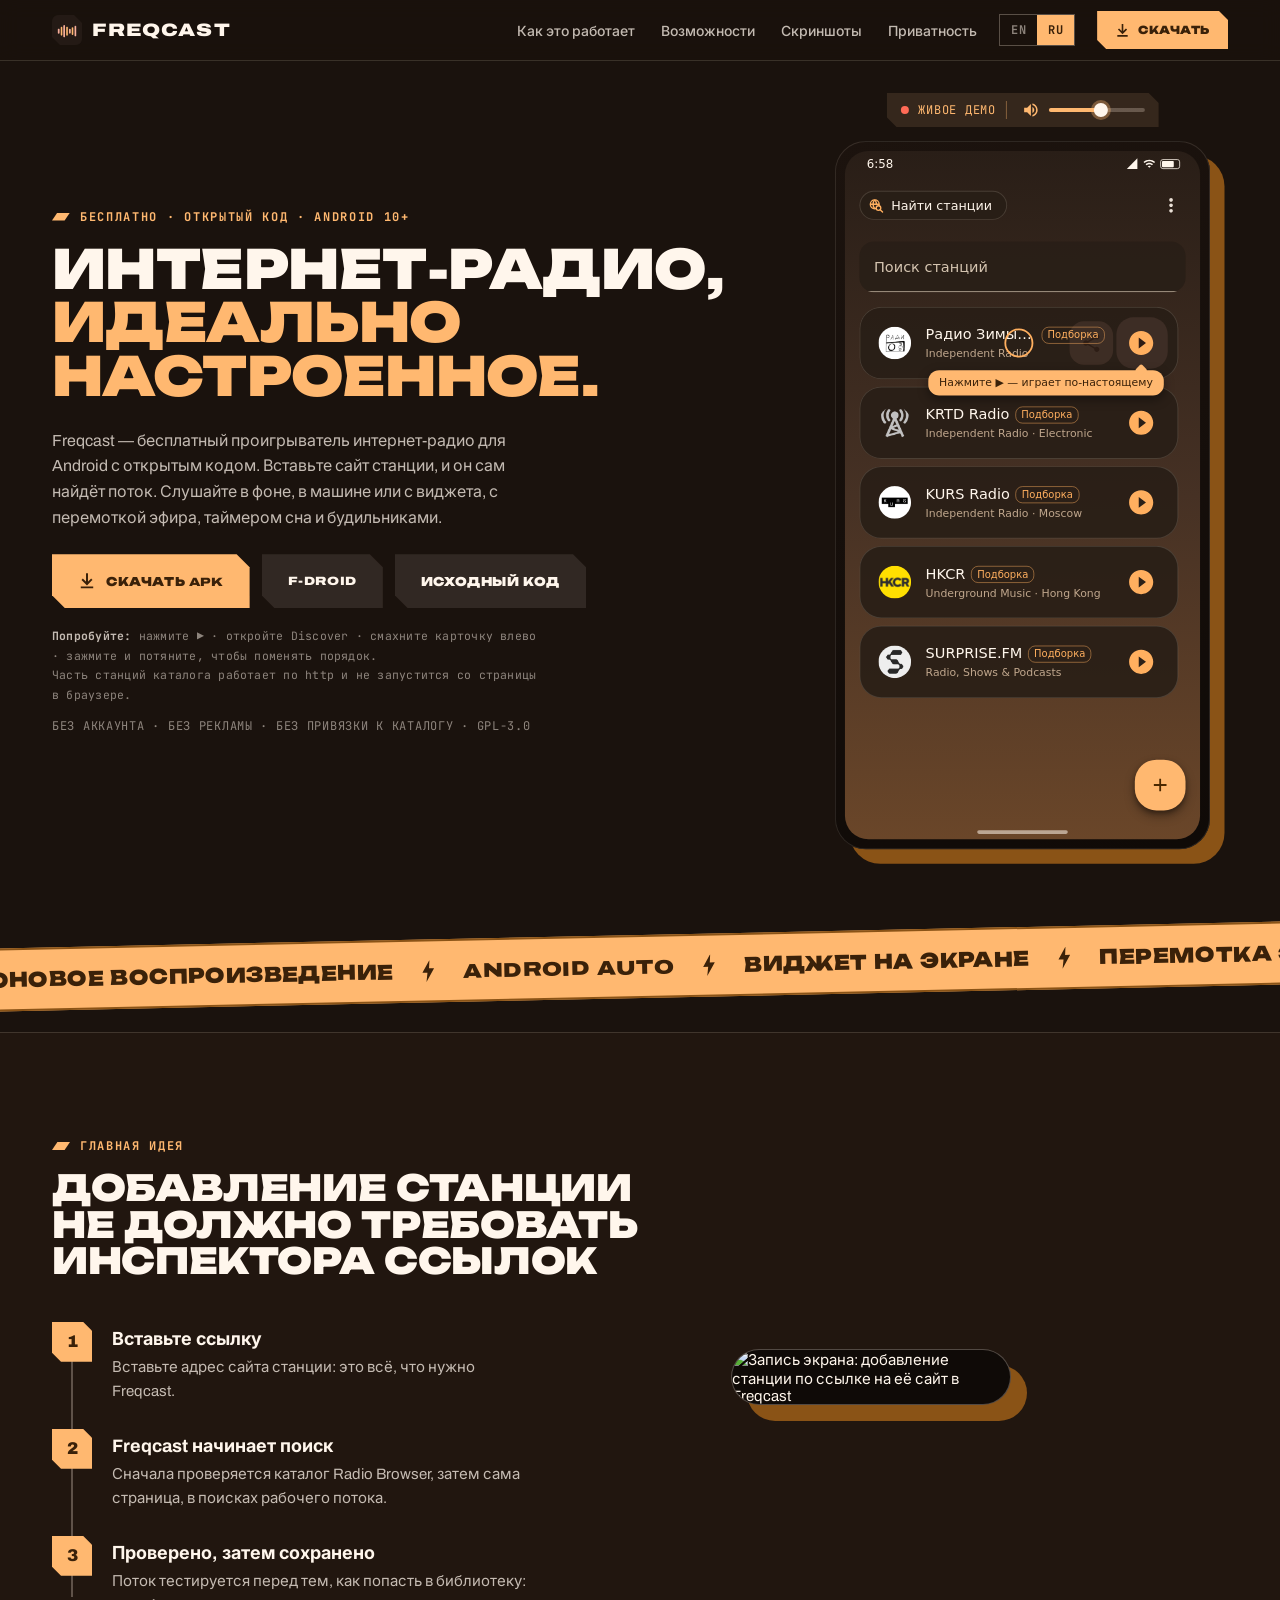
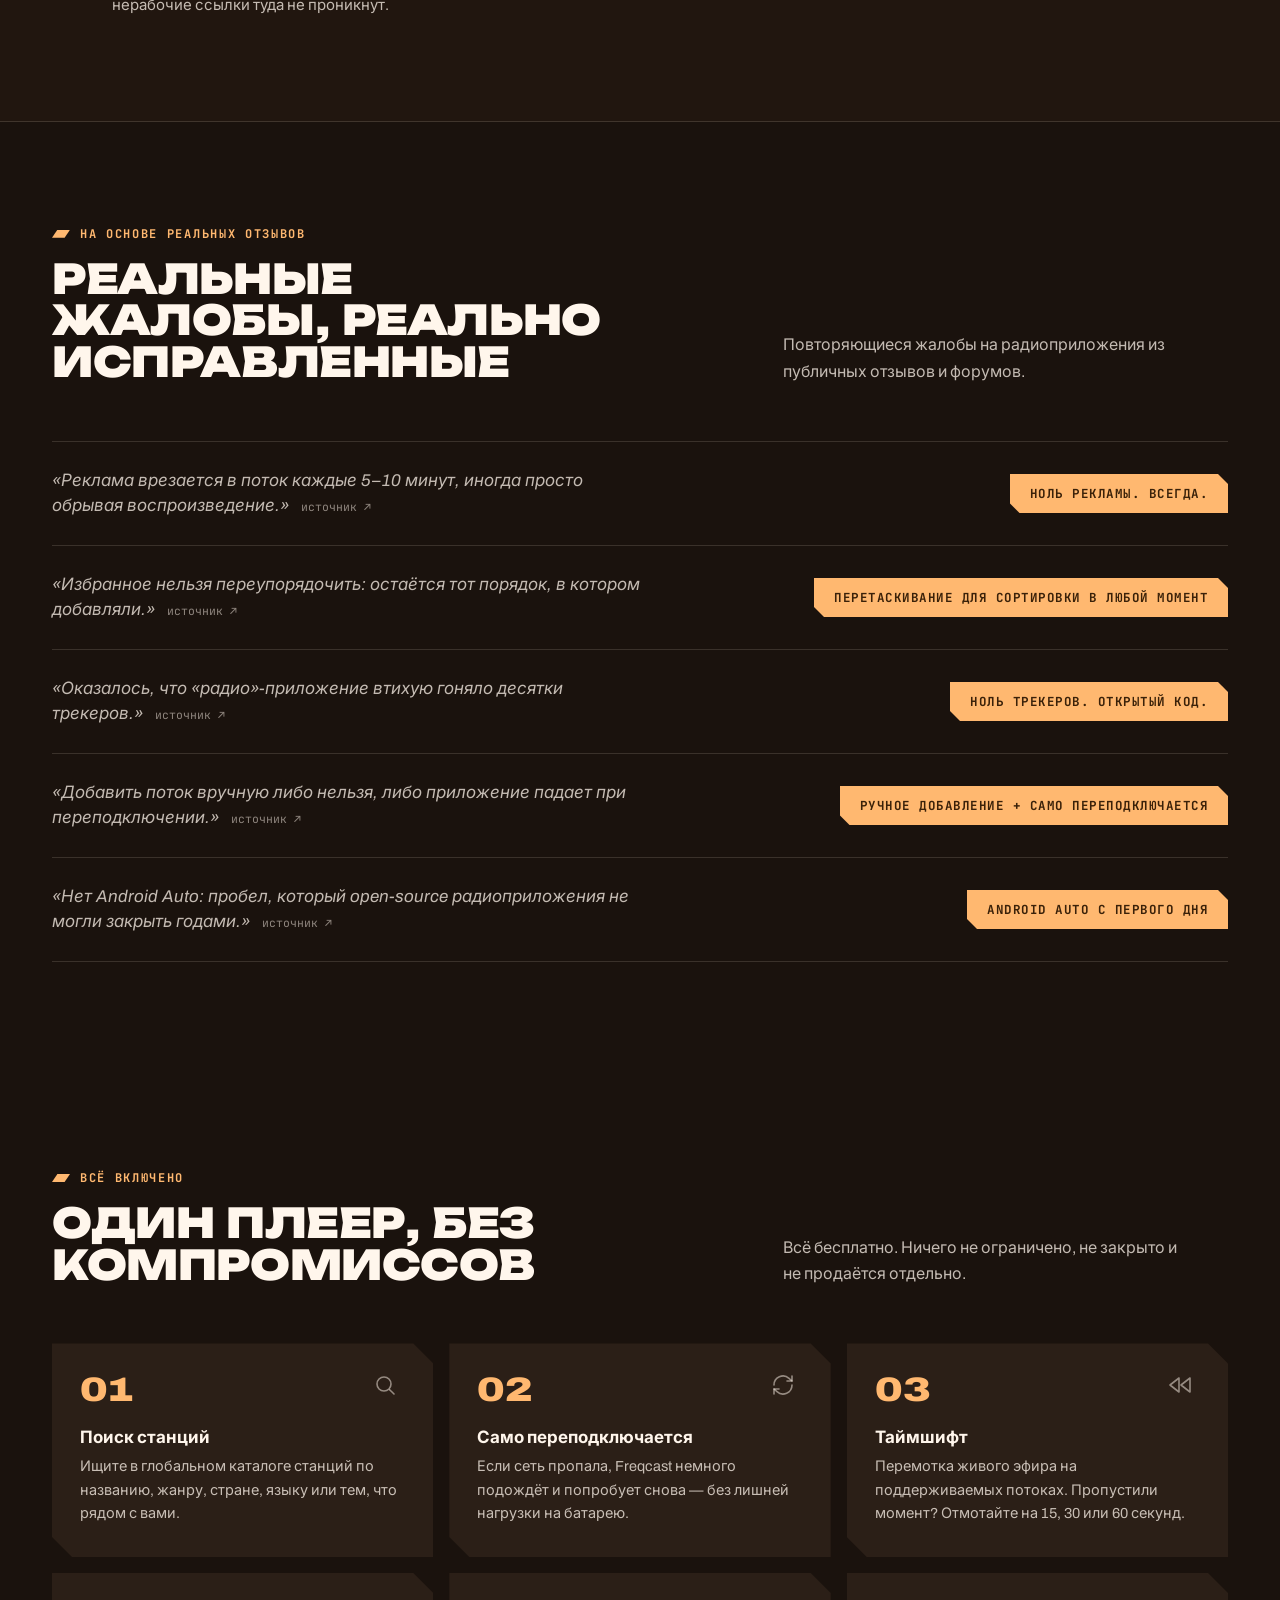
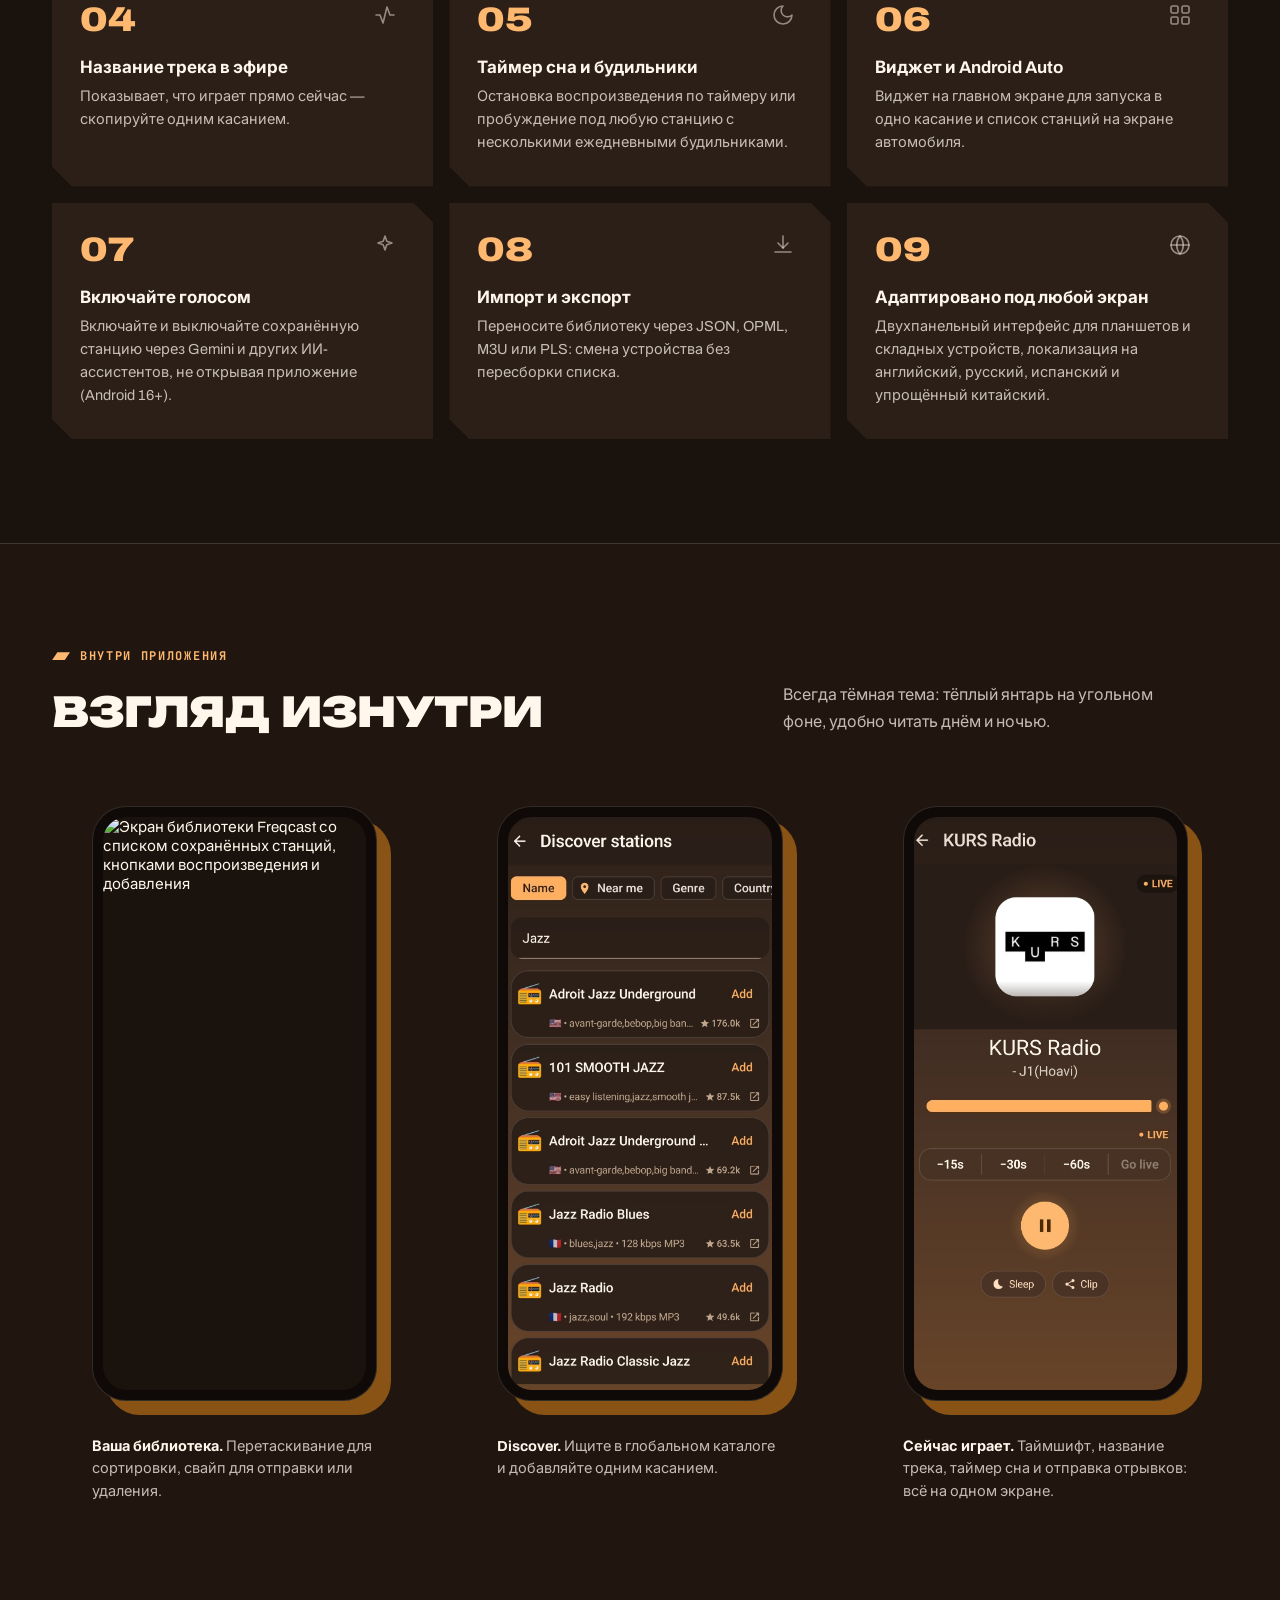
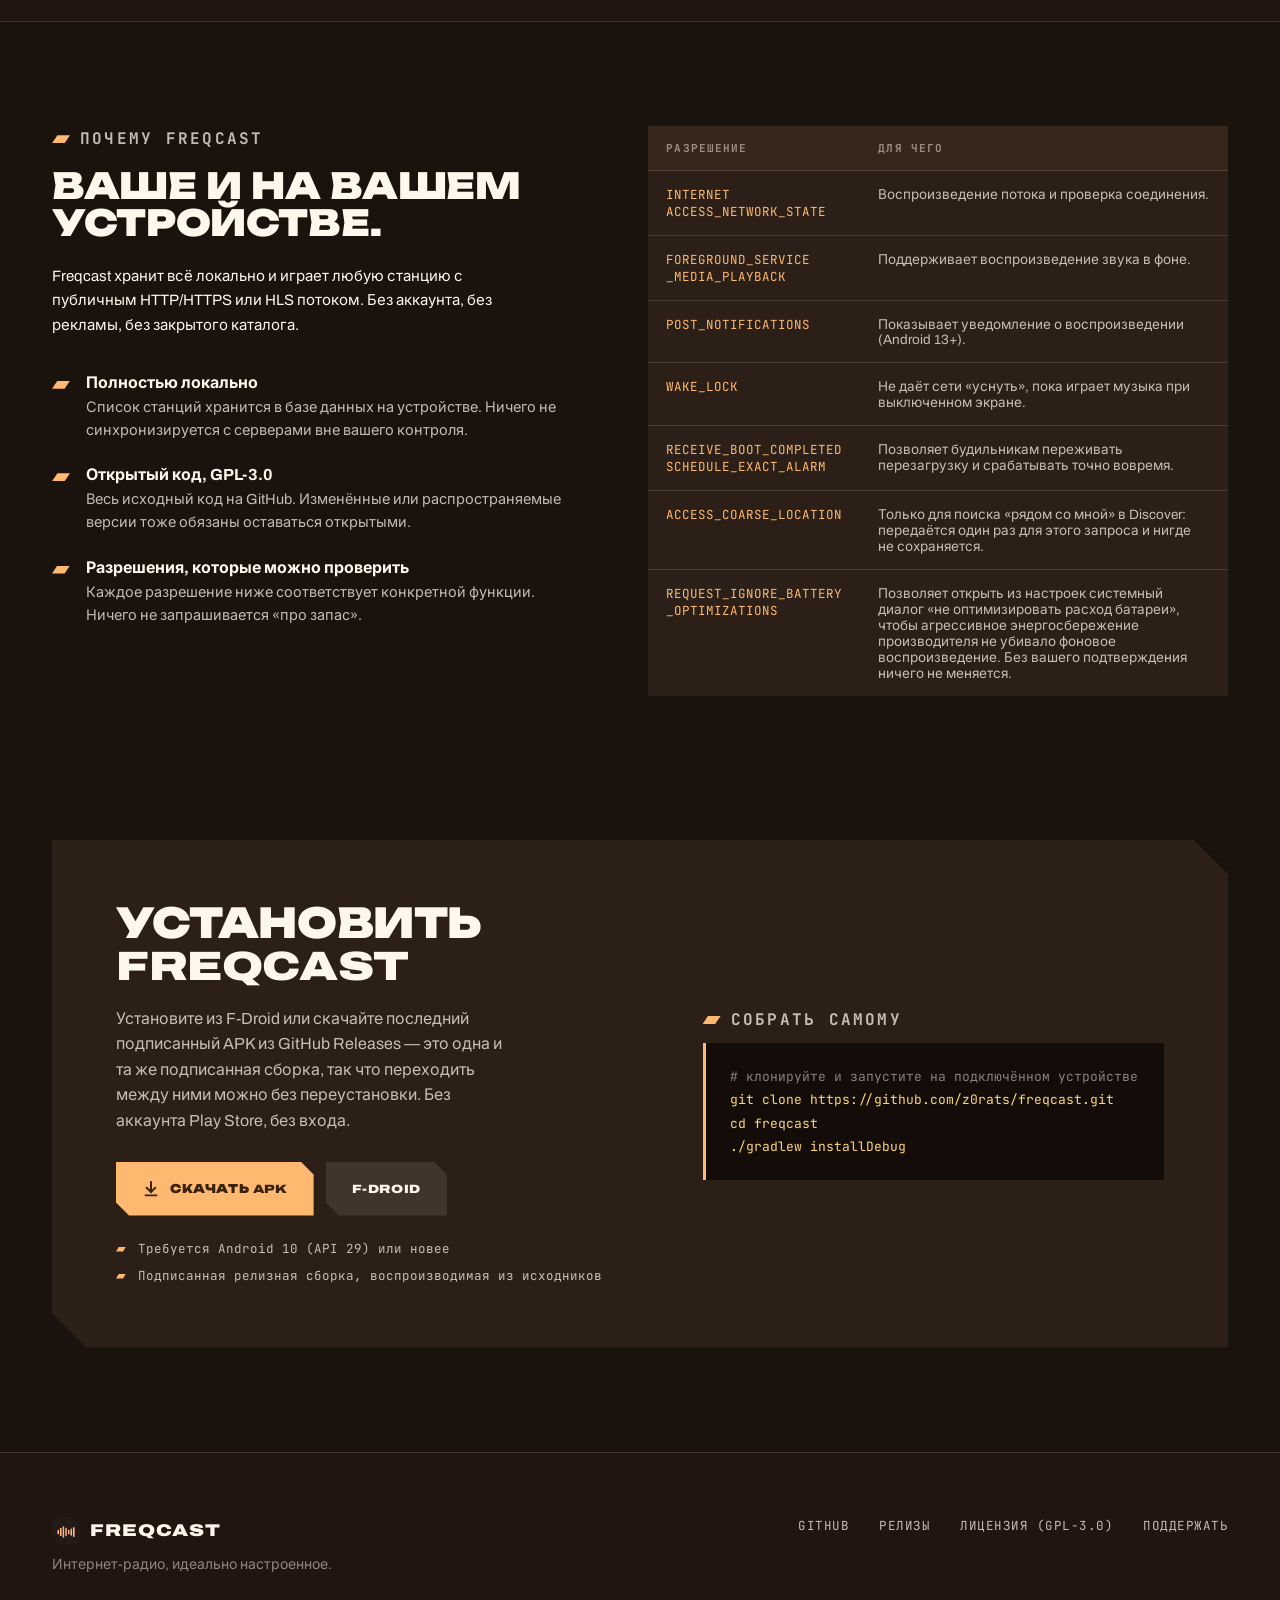
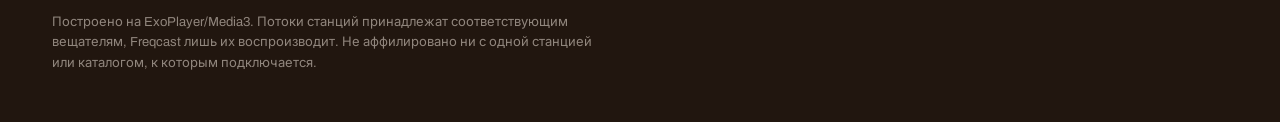
==== commit 7ce9b927: "Link F-Droid from README and landing Freqcast is live on F-Droid. README gets a version badge and th" ====
--- a/docs/ru/index.html
+++ b/docs/ru/index.html
@@ -46,6 +46,7 @@
       <p class="lede">Freqcast — бесплатный проигрыватель интернет-радио для Android с открытым кодом. Вставьте сайт станции, и он сам найдёт поток. Слушайте в фоне, в машине или с виджета, с перемоткой эфира, таймером сна и будильниками.</p>
       <div class="cta-row">
         <a class="btn btn-primary" href="https://github.com/z0rats/freqcast/releases/latest"><svg viewBox="0 0 24 24" fill="none" stroke="currentColor" stroke-width="2.6" stroke-linecap="square" aria-hidden="true"><path d="M12 3v12M6.5 10.5 12 16l5.5-5.5M5 20.5h14"/></svg>Скачать APK</a>
+        <a class="btn btn-ghost" href="https://f-droid.org/packages/com.freqcast/">F-Droid</a>
         <a class="btn btn-ghost" href="https://github.com/z0rats/freqcast">Исходный код</a>
       </div>
       <p class="try-line"><b>Попробуйте:</b> нажмите ▶ · откройте Discover · смахните карточку влево · зажмите и потяните, чтобы поменять порядок.<br>Часть станций каталога работает по http и не запустится со страницы в браузере.</p>
@@ -181,7 +182,7 @@
           <svg width="19" height="19" viewBox="0 0 24 24" fill="none" stroke="currentColor" stroke-width="1.6" stroke-linecap="round" stroke-linejoin="round"><path d="M12 3a6 6 0 0 0 9 9 9 9 0 1 1-9-9z"></path></svg>
         </div>
         <h3>Таймер сна и будильники</h3>
-        <p>Плавное затухание и остановка по таймеру, или пробуждение под любую станцию с несколькими ежедневными будильниками.</p>
+        <p>Остановка воспроизведения по таймеру или пробуждение под любую станцию с несколькими ежедневными будильниками.</p>
       </div>
 
       <div class="feature-card">
@@ -304,6 +305,7 @@
           <tr><td>WAKE_LOCK</td><td>Не даёт сети «уснуть», пока играет музыка при выключенном экране.</td></tr>
           <tr><td>RECEIVE_BOOT_COMPLETED<br>SCHEDULE_EXACT_ALARM</td><td>Позволяет будильникам переживать перезагрузку и срабатывать точно вовремя.</td></tr>
           <tr><td>ACCESS_COARSE_LOCATION</td><td>Только для поиска «рядом со мной» в Discover: передаётся один раз для этого запроса и нигде не сохраняется.</td></tr>
+          <tr><td>REQUEST_IGNORE_BATTERY<br>_OPTIMIZATIONS</td><td>Позволяет открыть из настроек системный диалог «не оптимизировать расход батареи», чтобы агрессивное энергосбережение производителя не убивало фоновое воспроизведение. Без вашего подтверждения ничего не меняется.</td></tr>
         </tbody>
       </table>
     </div>
@@ -317,9 +319,10 @@
     <div class="download-card">
       <div>
         <h2>Установить Freqcast</h2>
-        <p>Скачайте последний подписанный APK из GitHub Releases: без аккаунта Play Store, без входа.</p>
+        <p>Установите из F-Droid или скачайте последний подписанный APK из GitHub Releases — это одна и та же подписанная сборка, так что переходить между ними можно без переустановки. Без аккаунта Play Store, без входа.</p>
         <div class="cta-row">
           <a class="btn btn-primary" href="https://github.com/z0rats/freqcast/releases/latest"><svg viewBox="0 0 24 24" fill="none" stroke="currentColor" stroke-width="2.6" stroke-linecap="square" aria-hidden="true"><path d="M12 3v12M6.5 10.5 12 16l5.5-5.5M5 20.5h14"/></svg>Скачать APK</a>
+          <a class="btn btn-ghost" href="https://f-droid.org/packages/com.freqcast/">F-Droid</a>
         </div>
         <ul class="req-list" style="margin-top:24px;">
           <li>Требуется Android 10 (API 29) или новее</li>
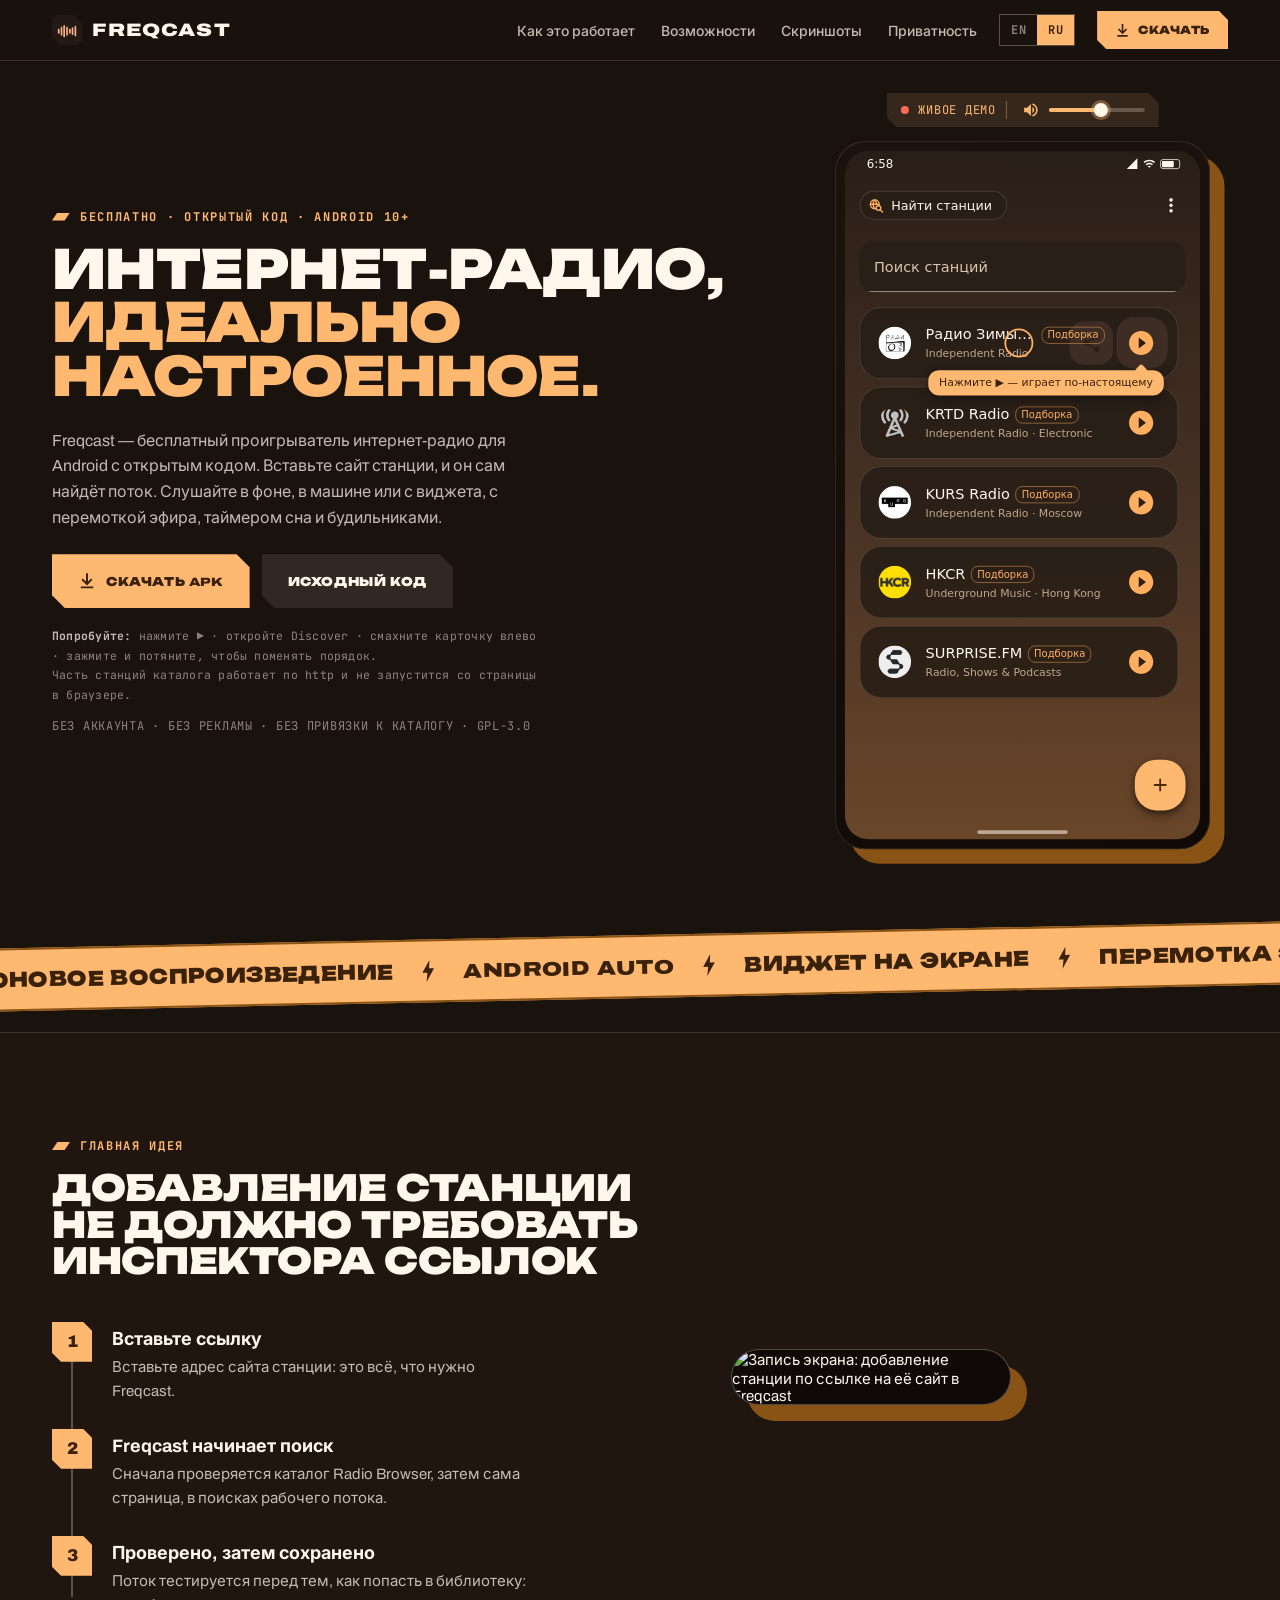
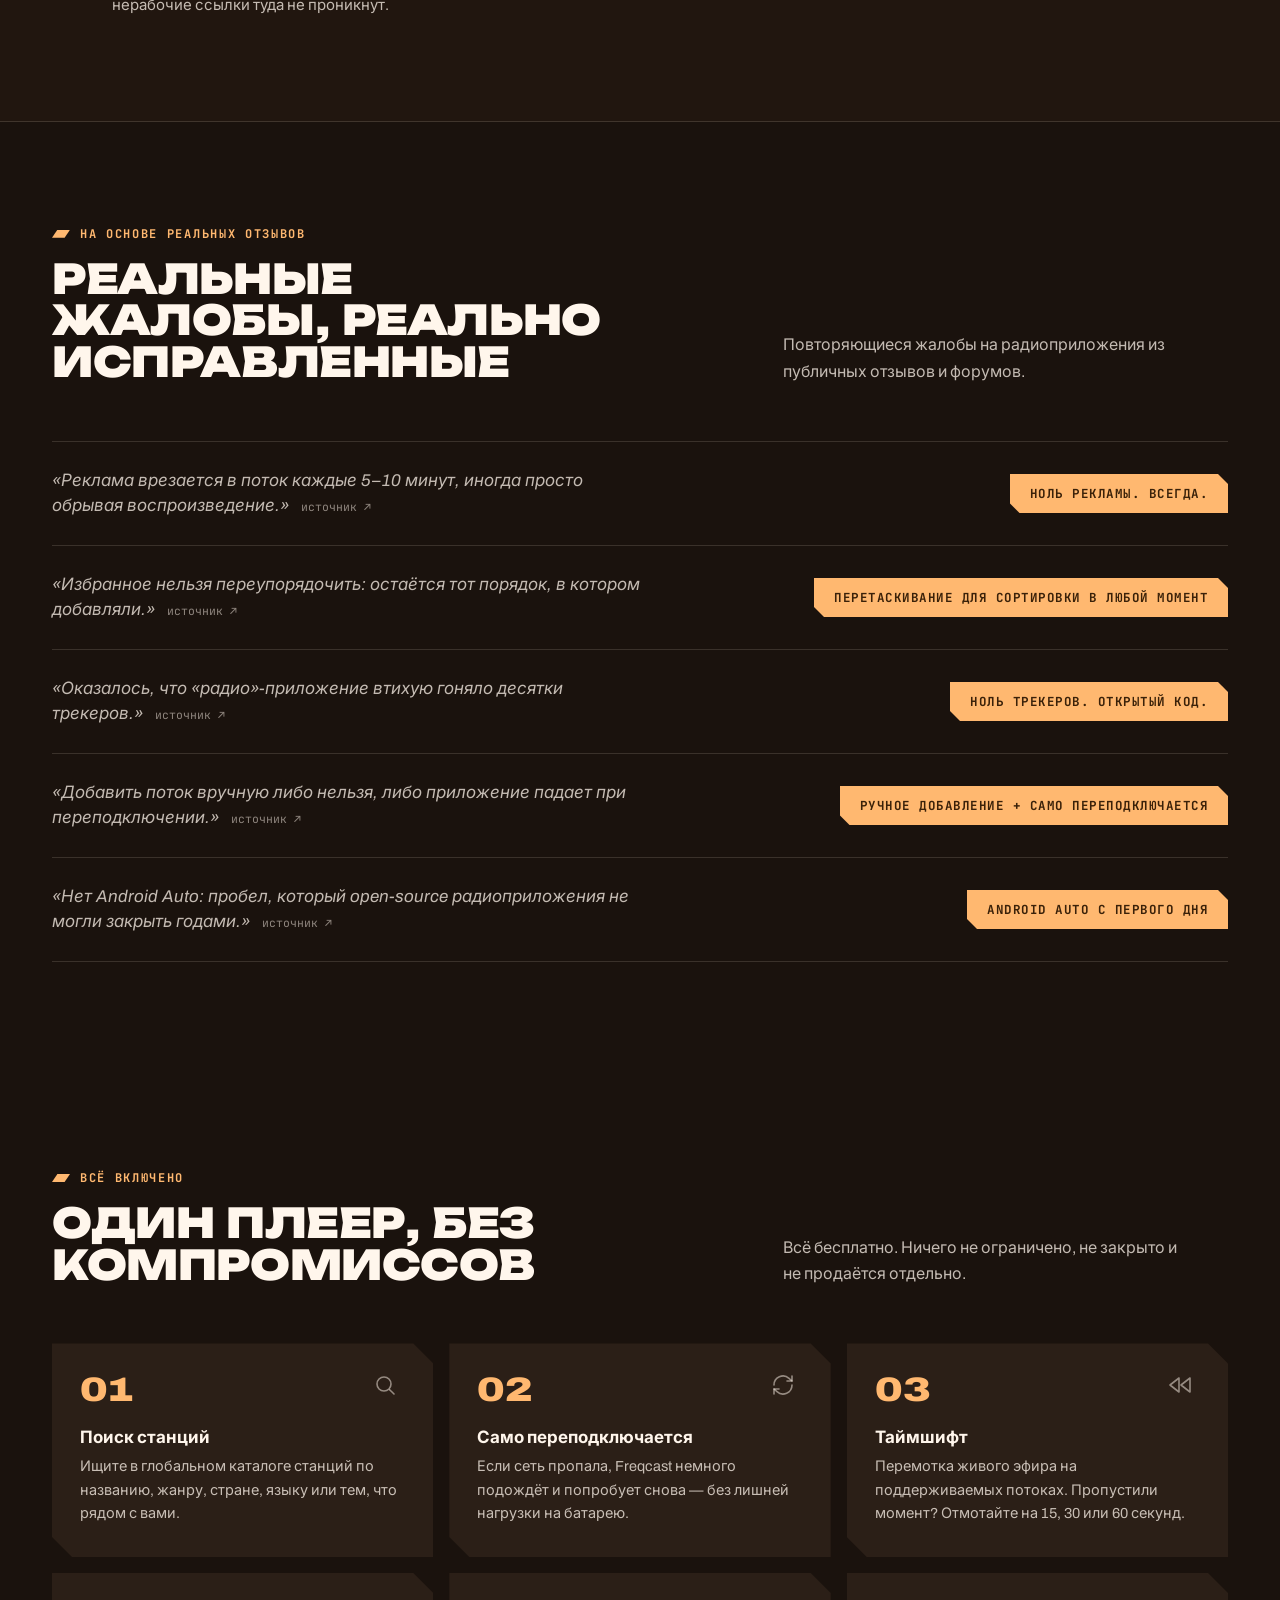
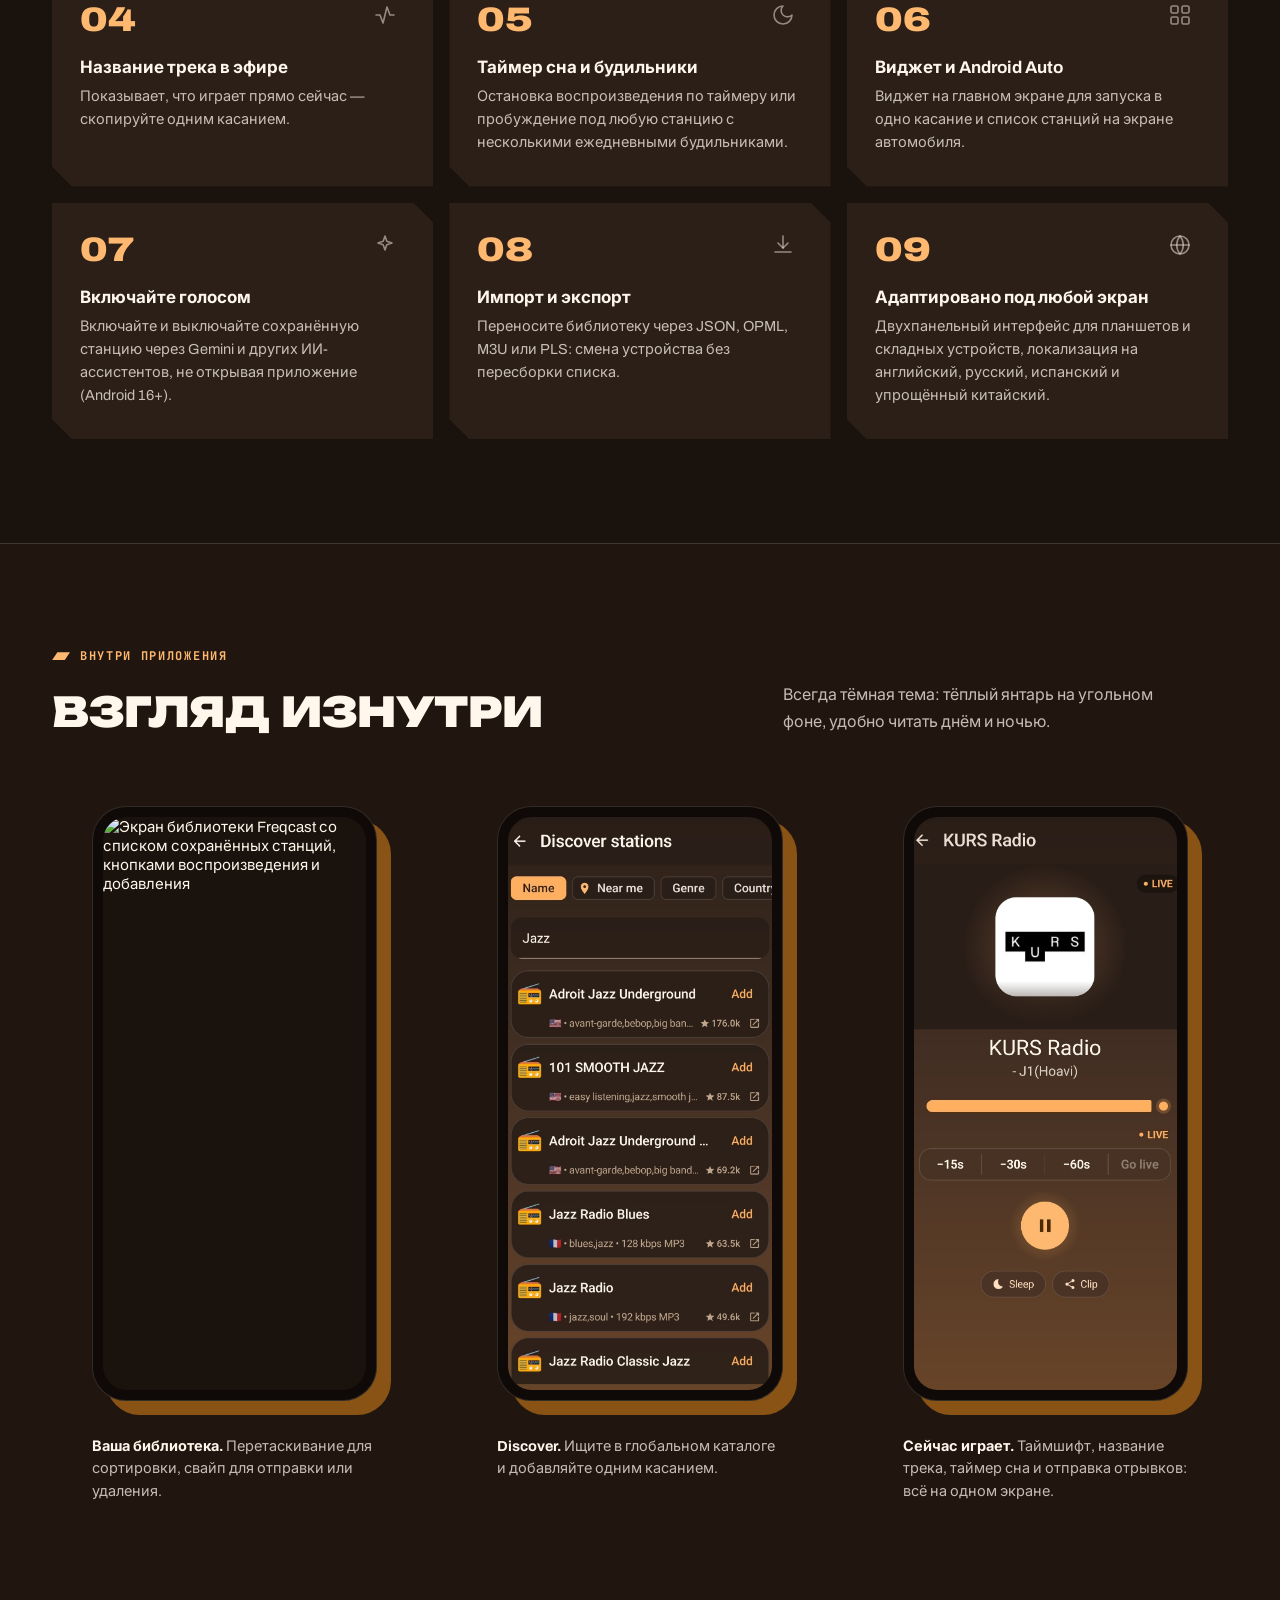
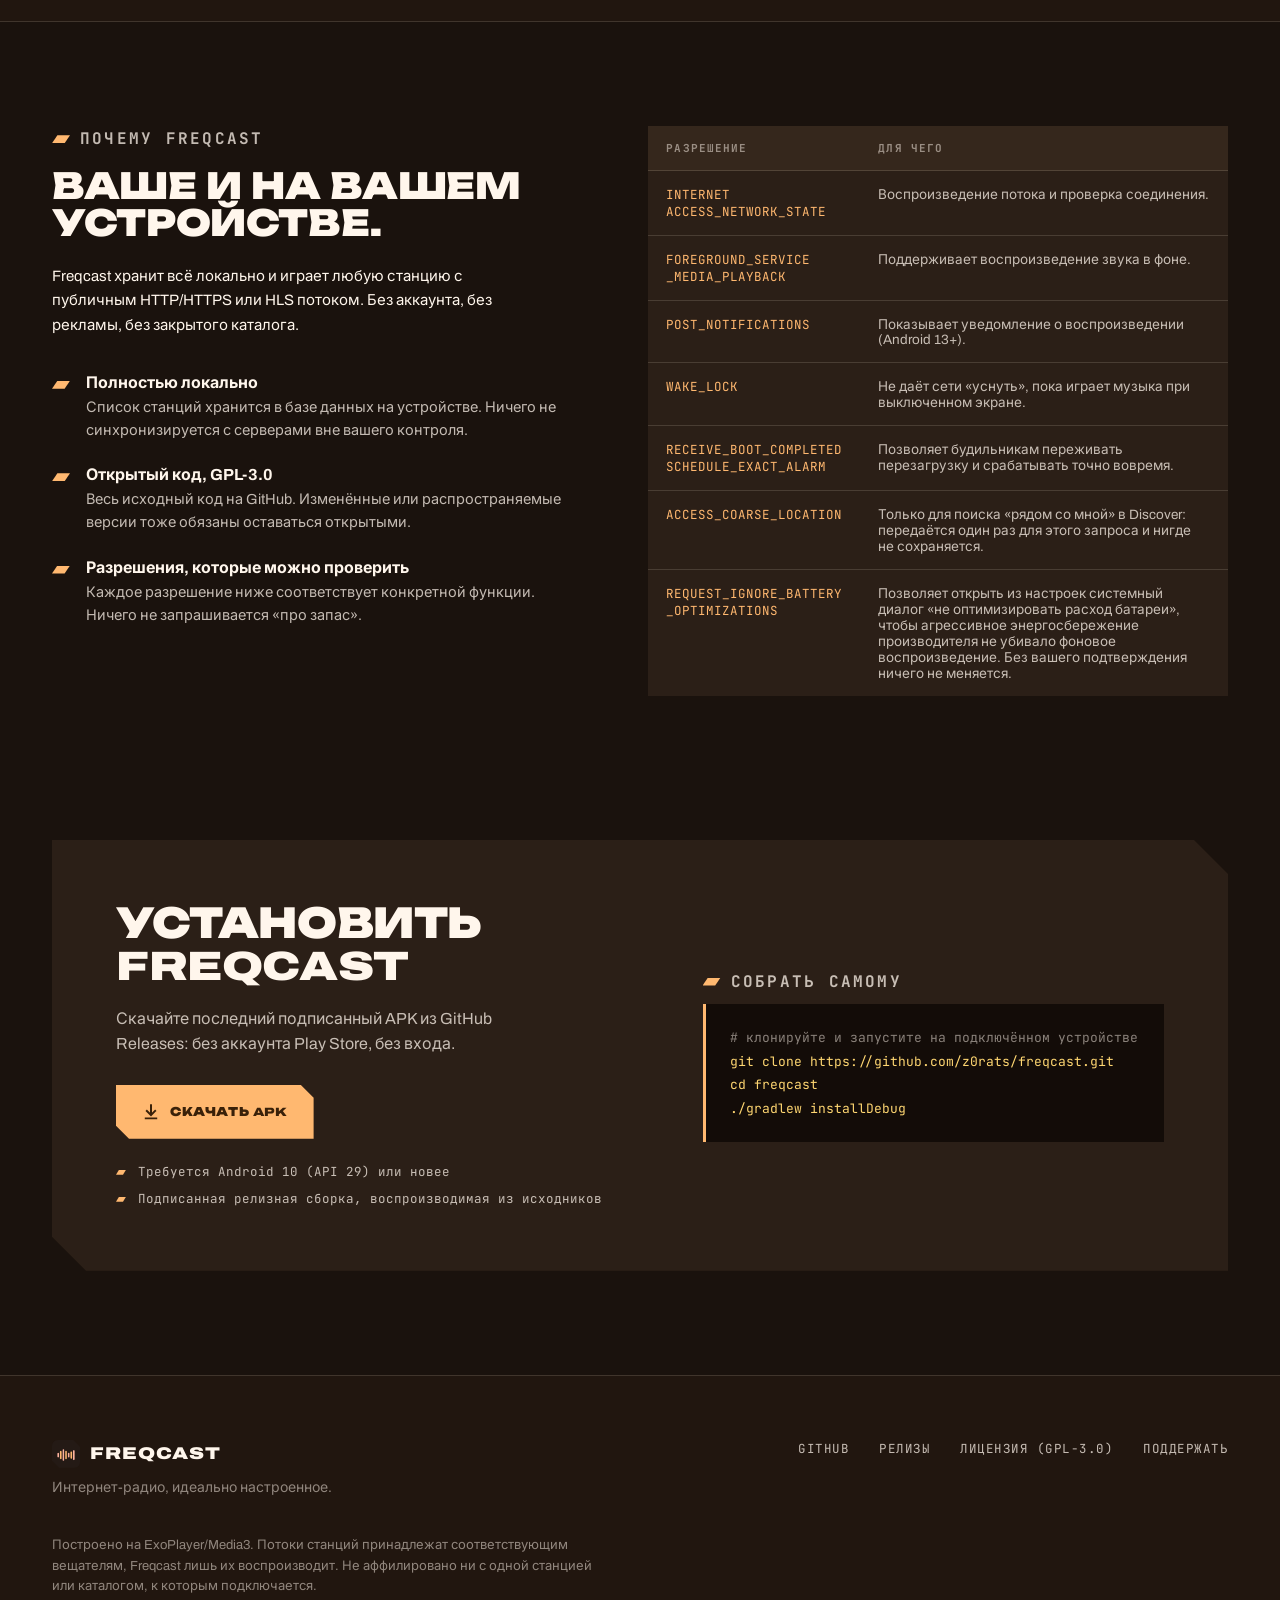
==== commit aae2cc44: "Sync README, store description and landing with current features - Landing (en/ru): the sleep timer " ====
--- a/docs/ru/index.html
+++ b/docs/ru/index.html
@@ -46,7 +46,6 @@
       <p class="lede">Freqcast — бесплатный проигрыватель интернет-радио для Android с открытым кодом. Вставьте сайт станции, и он сам найдёт поток. Слушайте в фоне, в машине или с виджета, с перемоткой эфира, таймером сна и будильниками.</p>
       <div class="cta-row">
         <a class="btn btn-primary" href="https://github.com/z0rats/freqcast/releases/latest"><svg viewBox="0 0 24 24" fill="none" stroke="currentColor" stroke-width="2.6" stroke-linecap="square" aria-hidden="true"><path d="M12 3v12M6.5 10.5 12 16l5.5-5.5M5 20.5h14"/></svg>Скачать APK</a>
-        <a class="btn btn-ghost" href="https://f-droid.org/packages/com.freqcast/">F-Droid</a>
         <a class="btn btn-ghost" href="https://github.com/z0rats/freqcast">Исходный код</a>
       </div>
       <p class="try-line"><b>Попробуйте:</b> нажмите ▶ · откройте Discover · смахните карточку влево · зажмите и потяните, чтобы поменять порядок.<br>Часть станций каталога работает по http и не запустится со страницы в браузере.</p>
@@ -319,10 +318,9 @@
     <div class="download-card">
       <div>
         <h2>Установить Freqcast</h2>
-        <p>Установите из F-Droid или скачайте последний подписанный APK из GitHub Releases — это одна и та же подписанная сборка, так что переходить между ними можно без переустановки. Без аккаунта Play Store, без входа.</p>
+        <p>Скачайте последний подписанный APK из GitHub Releases: без аккаунта Play Store, без входа.</p>
         <div class="cta-row">
           <a class="btn btn-primary" href="https://github.com/z0rats/freqcast/releases/latest"><svg viewBox="0 0 24 24" fill="none" stroke="currentColor" stroke-width="2.6" stroke-linecap="square" aria-hidden="true"><path d="M12 3v12M6.5 10.5 12 16l5.5-5.5M5 20.5h14"/></svg>Скачать APK</a>
-          <a class="btn btn-ghost" href="https://f-droid.org/packages/com.freqcast/">F-Droid</a>
         </div>
         <ul class="req-list" style="margin-top:24px;">
           <li>Требуется Android 10 (API 29) или новее</li>
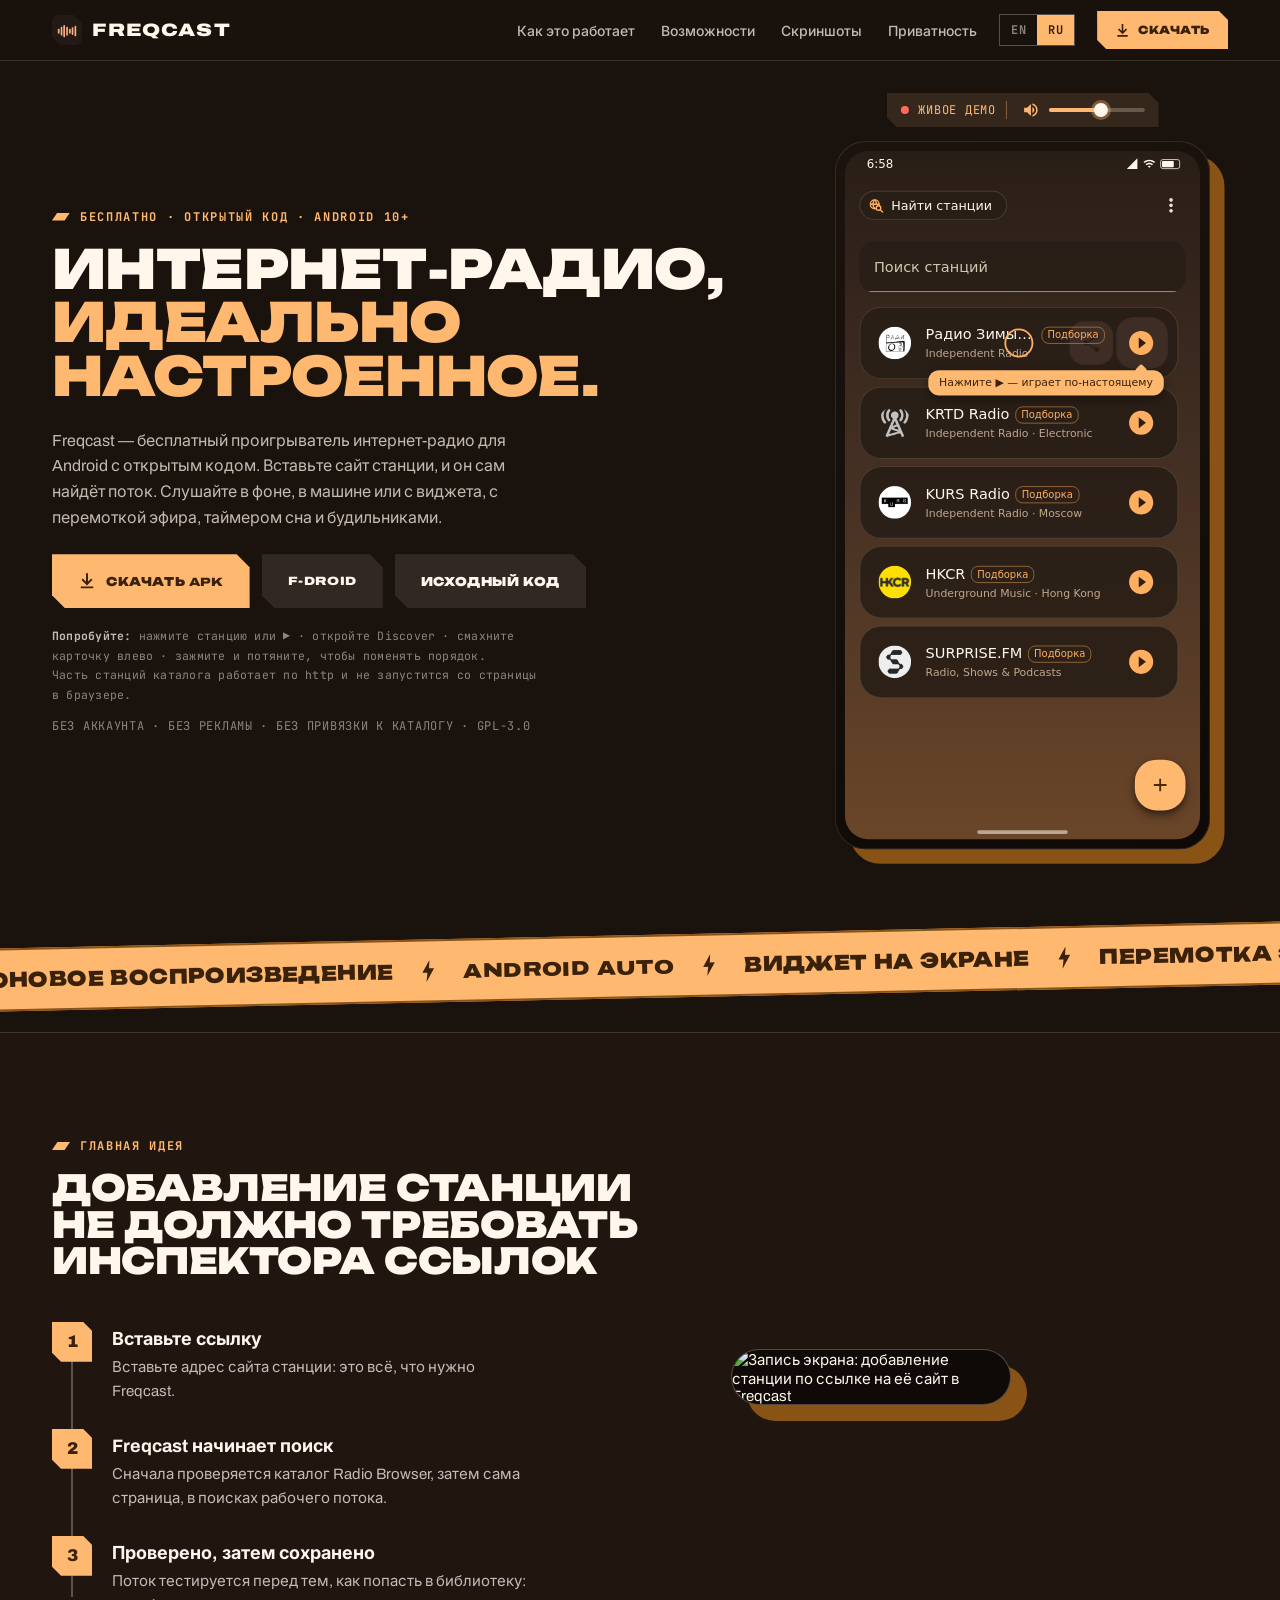
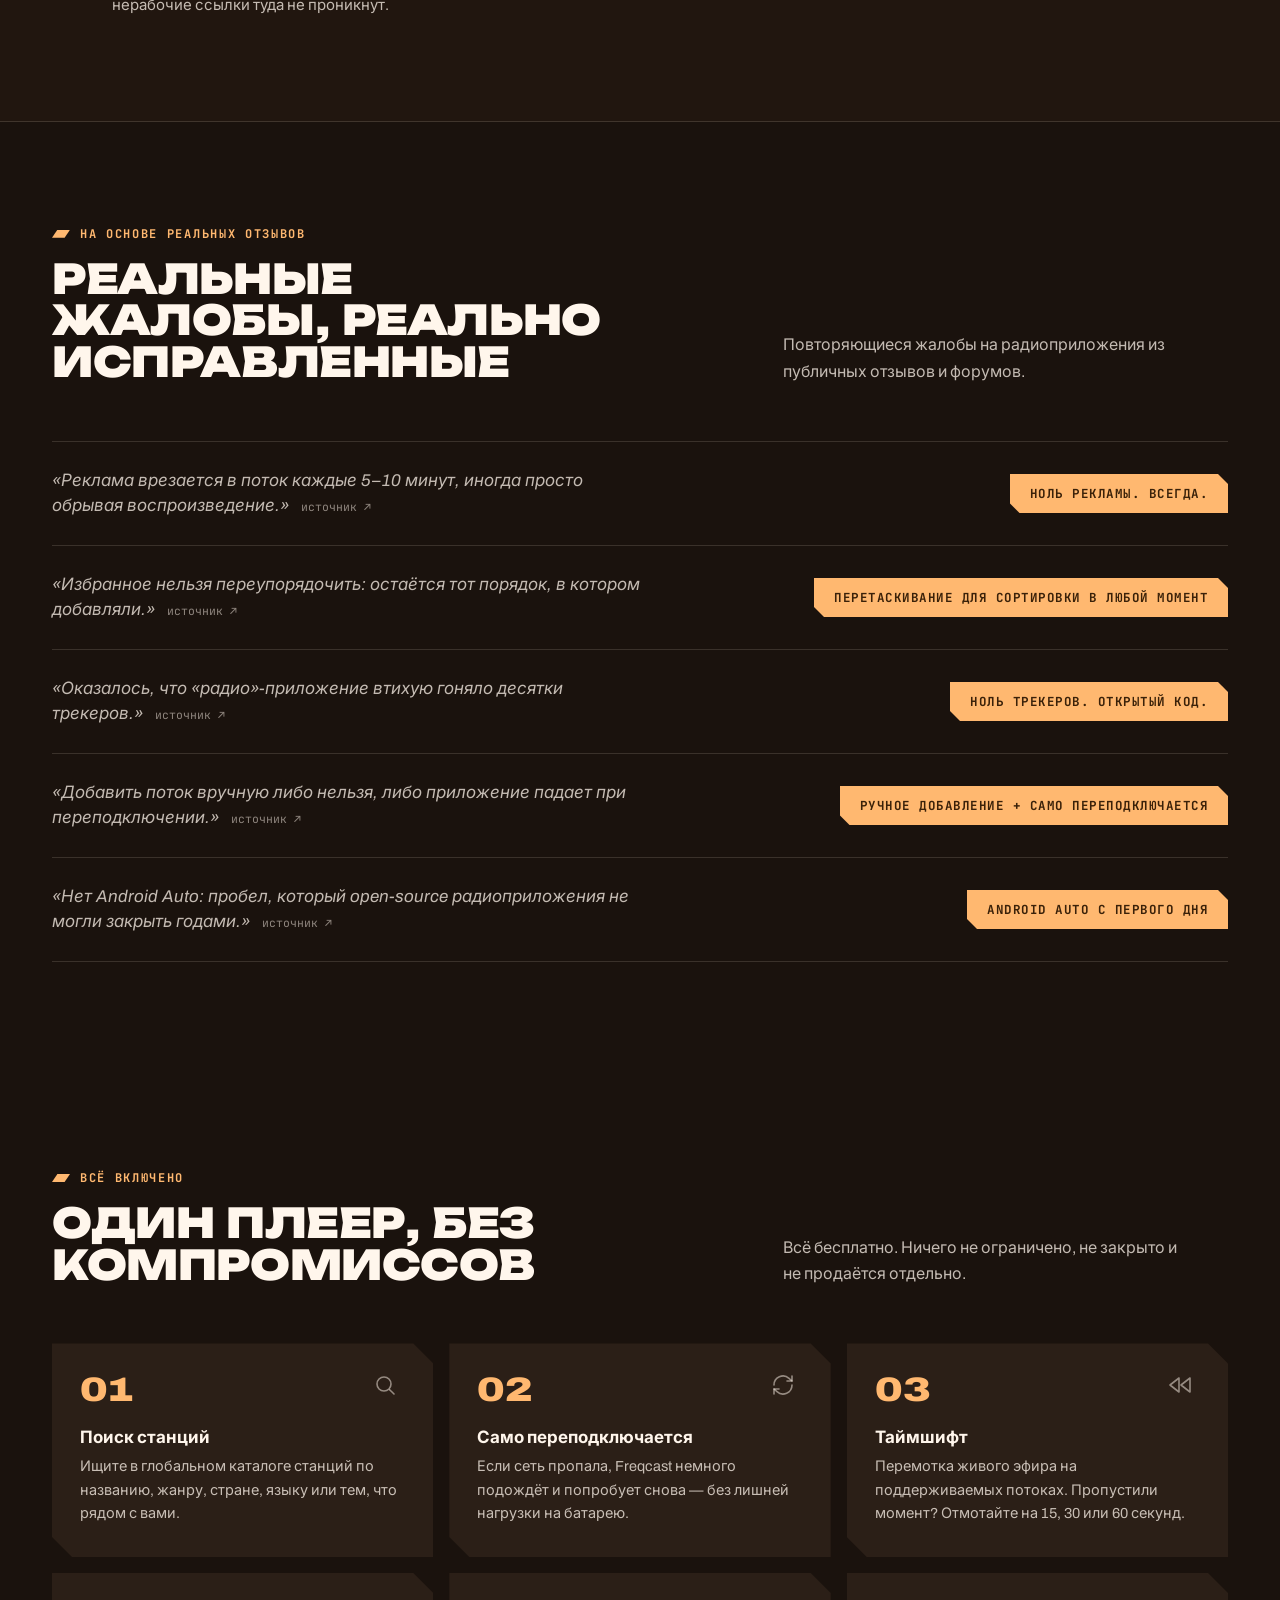
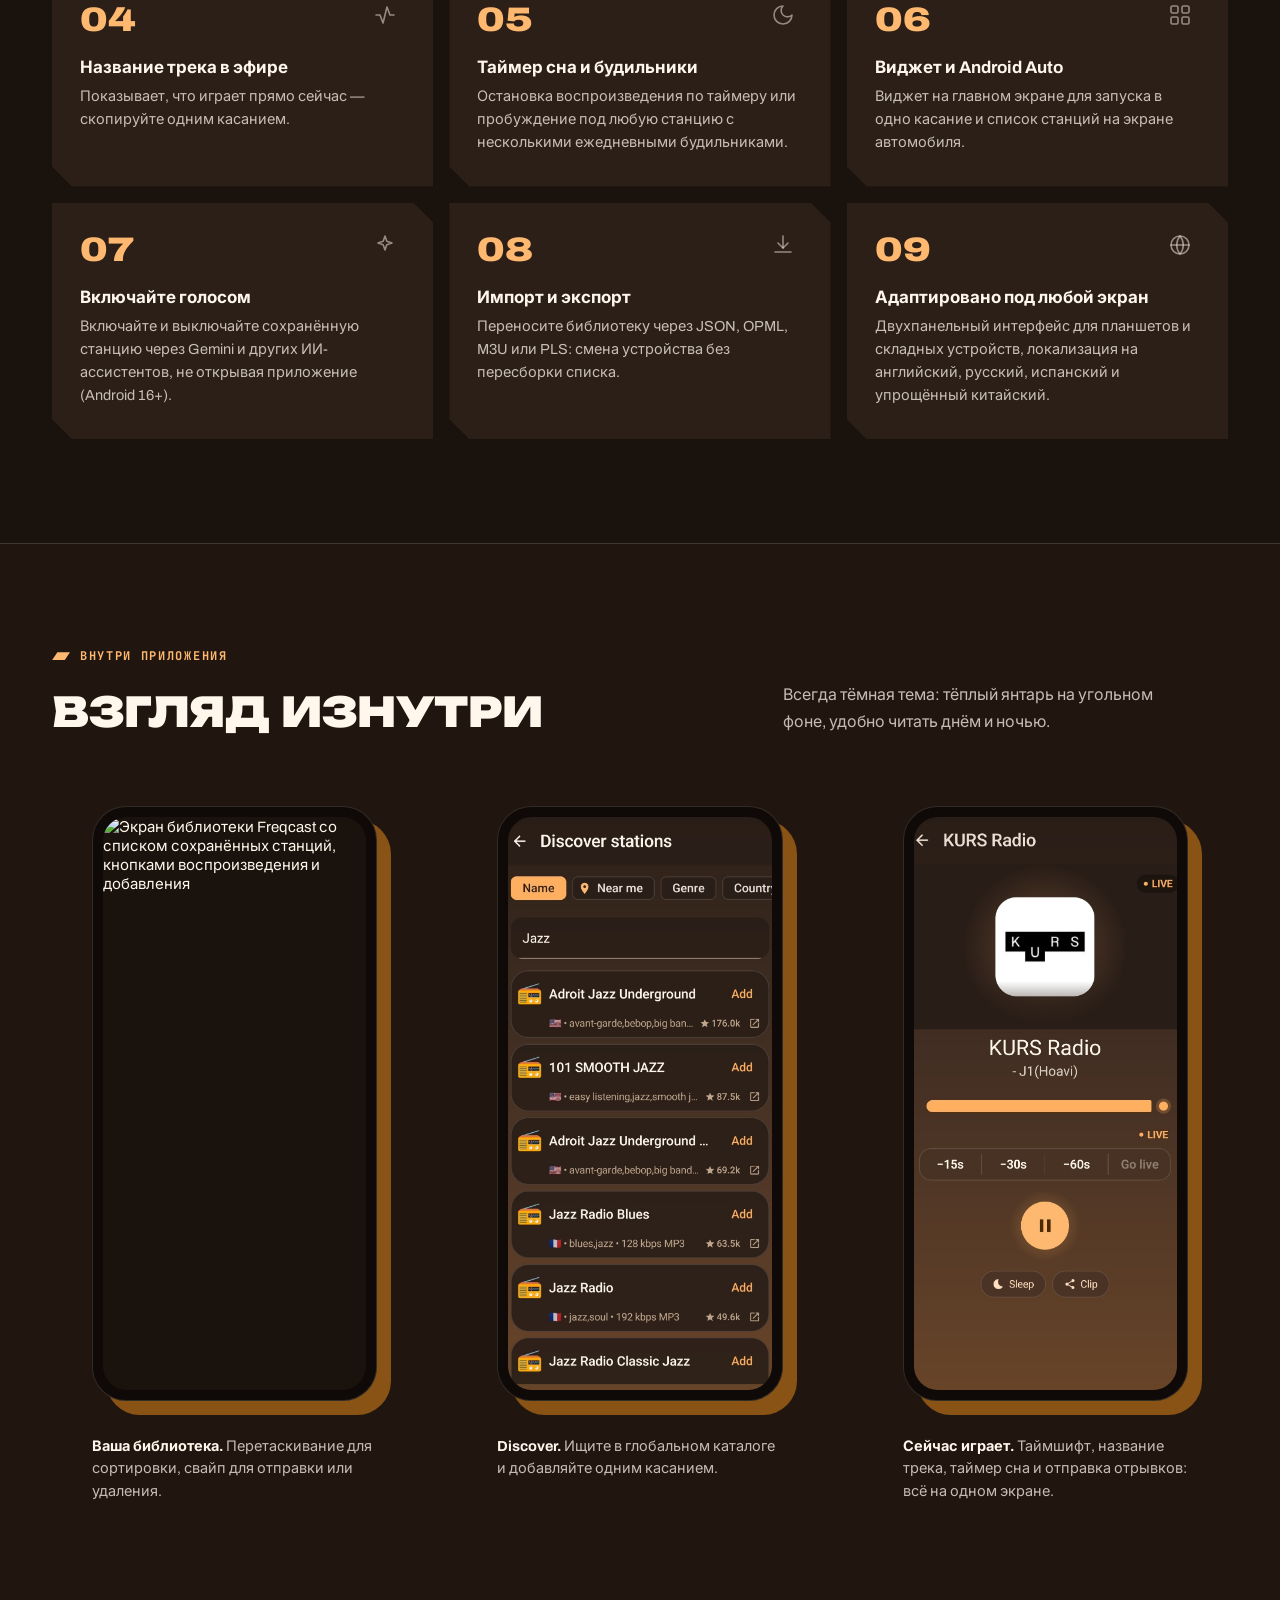
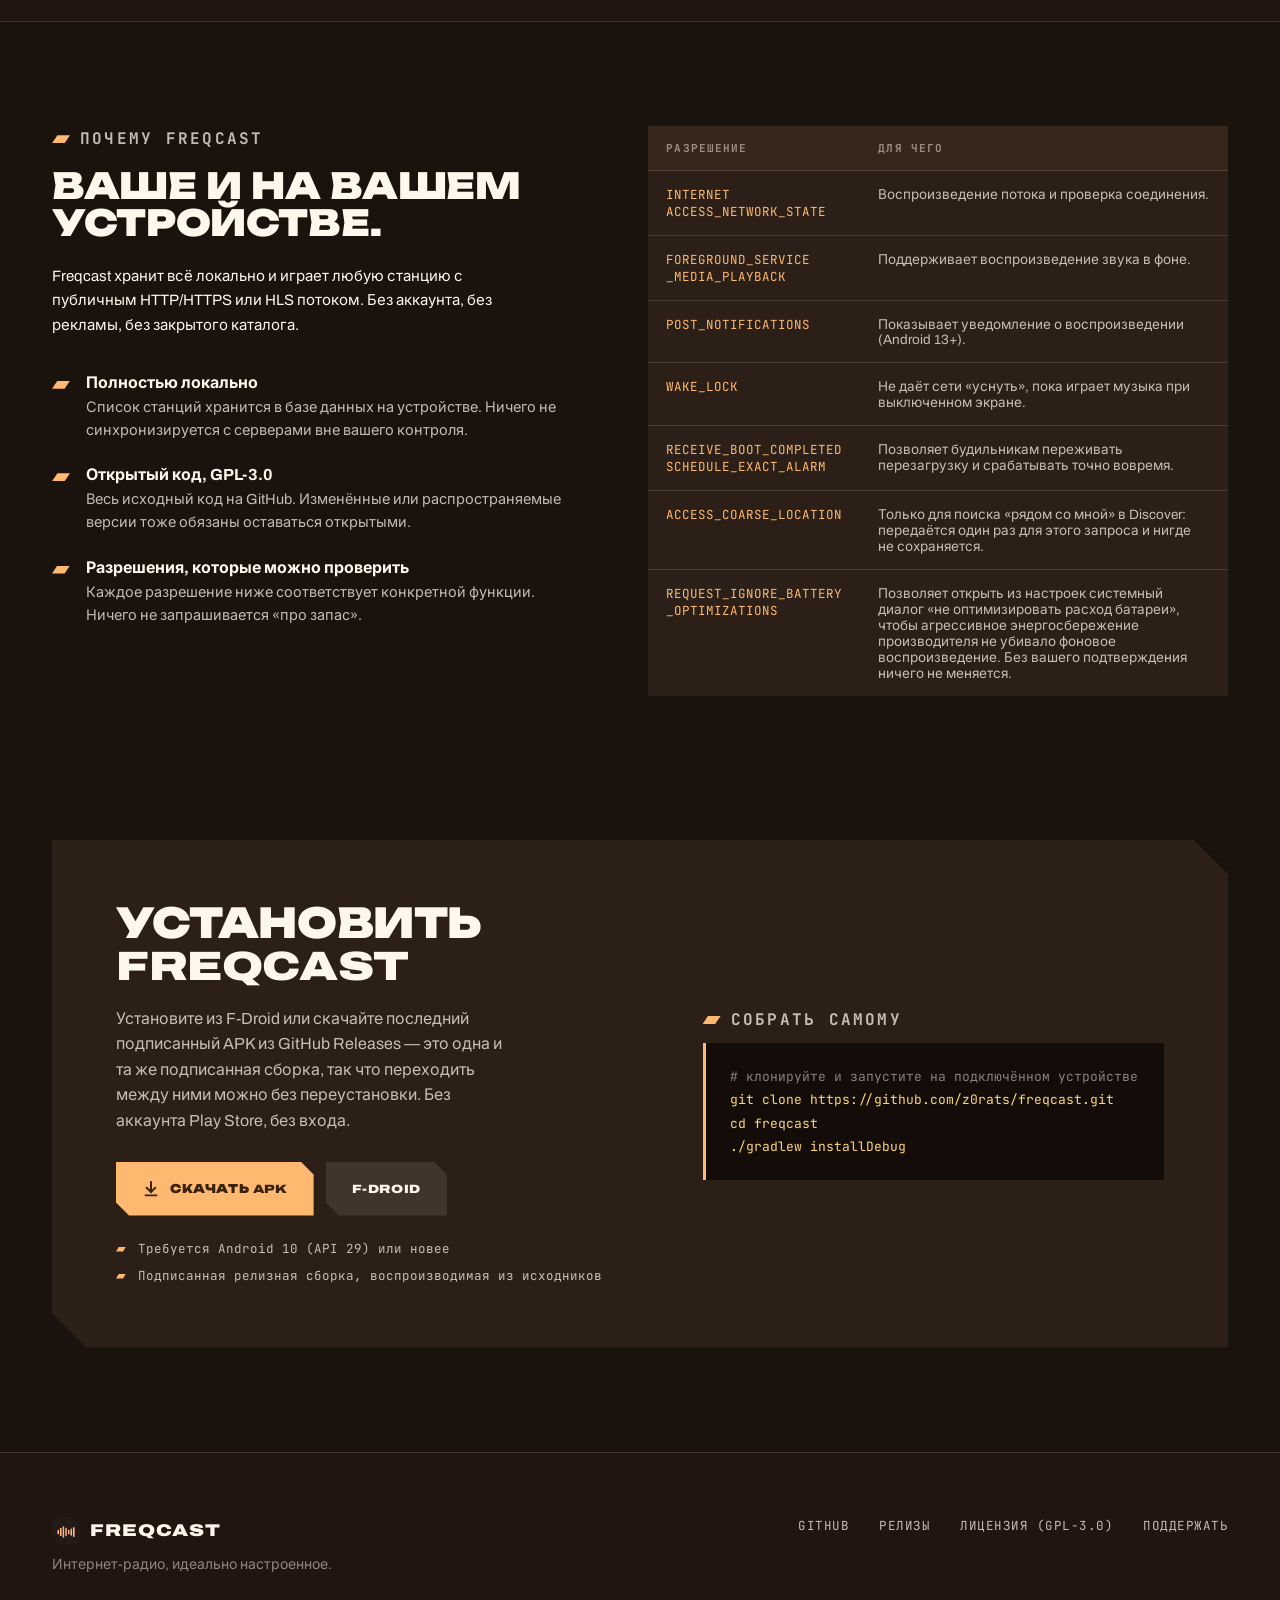
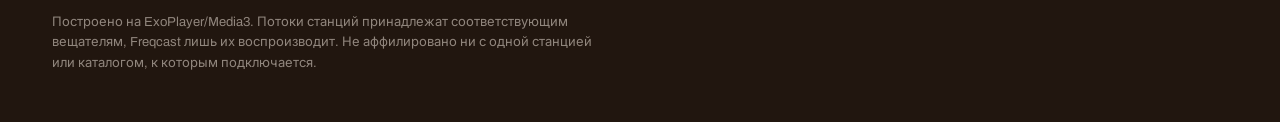
==== commit 08a02b8c: "Toggle playback when a station row is tapped. The play icon is a small target, and a row that only s" ====
--- a/docs/ru/index.html
+++ b/docs/ru/index.html
@@ -46,9 +46,10 @@
       <p class="lede">Freqcast — бесплатный проигрыватель интернет-радио для Android с открытым кодом. Вставьте сайт станции, и он сам найдёт поток. Слушайте в фоне, в машине или с виджета, с перемоткой эфира, таймером сна и будильниками.</p>
       <div class="cta-row">
         <a class="btn btn-primary" href="https://github.com/z0rats/freqcast/releases/latest"><svg viewBox="0 0 24 24" fill="none" stroke="currentColor" stroke-width="2.6" stroke-linecap="square" aria-hidden="true"><path d="M12 3v12M6.5 10.5 12 16l5.5-5.5M5 20.5h14"/></svg>Скачать APK</a>
+        <a class="btn btn-ghost" href="https://f-droid.org/packages/com.freqcast/">F-Droid</a>
         <a class="btn btn-ghost" href="https://github.com/z0rats/freqcast">Исходный код</a>
       </div>
-      <p class="try-line"><b>Попробуйте:</b> нажмите ▶ · откройте Discover · смахните карточку влево · зажмите и потяните, чтобы поменять порядок.<br>Часть станций каталога работает по http и не запустится со страницы в браузере.</p>
+      <p class="try-line"><b>Попробуйте:</b> нажмите станцию или ▶ · откройте Discover · смахните карточку влево · зажмите и потяните, чтобы поменять порядок.<br>Часть станций каталога работает по http и не запустится со страницы в браузере.</p>
       <p class="hero-meta">БЕЗ АККАУНТА · БЕЗ РЕКЛАМЫ · БЕЗ ПРИВЯЗКИ К КАТАЛОГУ · GPL-3.0</p>
     </div>
   </div>
@@ -318,9 +319,10 @@
     <div class="download-card">
       <div>
         <h2>Установить Freqcast</h2>
-        <p>Скачайте последний подписанный APK из GitHub Releases: без аккаунта Play Store, без входа.</p>
+        <p>Установите из F-Droid или скачайте последний подписанный APK из GitHub Releases — это одна и та же подписанная сборка, так что переходить между ними можно без переустановки. Без аккаунта Play Store, без входа.</p>
         <div class="cta-row">
           <a class="btn btn-primary" href="https://github.com/z0rats/freqcast/releases/latest"><svg viewBox="0 0 24 24" fill="none" stroke="currentColor" stroke-width="2.6" stroke-linecap="square" aria-hidden="true"><path d="M12 3v12M6.5 10.5 12 16l5.5-5.5M5 20.5h14"/></svg>Скачать APK</a>
+          <a class="btn btn-ghost" href="https://f-droid.org/packages/com.freqcast/">F-Droid</a>
         </div>
         <ul class="req-list" style="margin-top:24px;">
           <li>Требуется Android 10 (API 29) или новее</li>
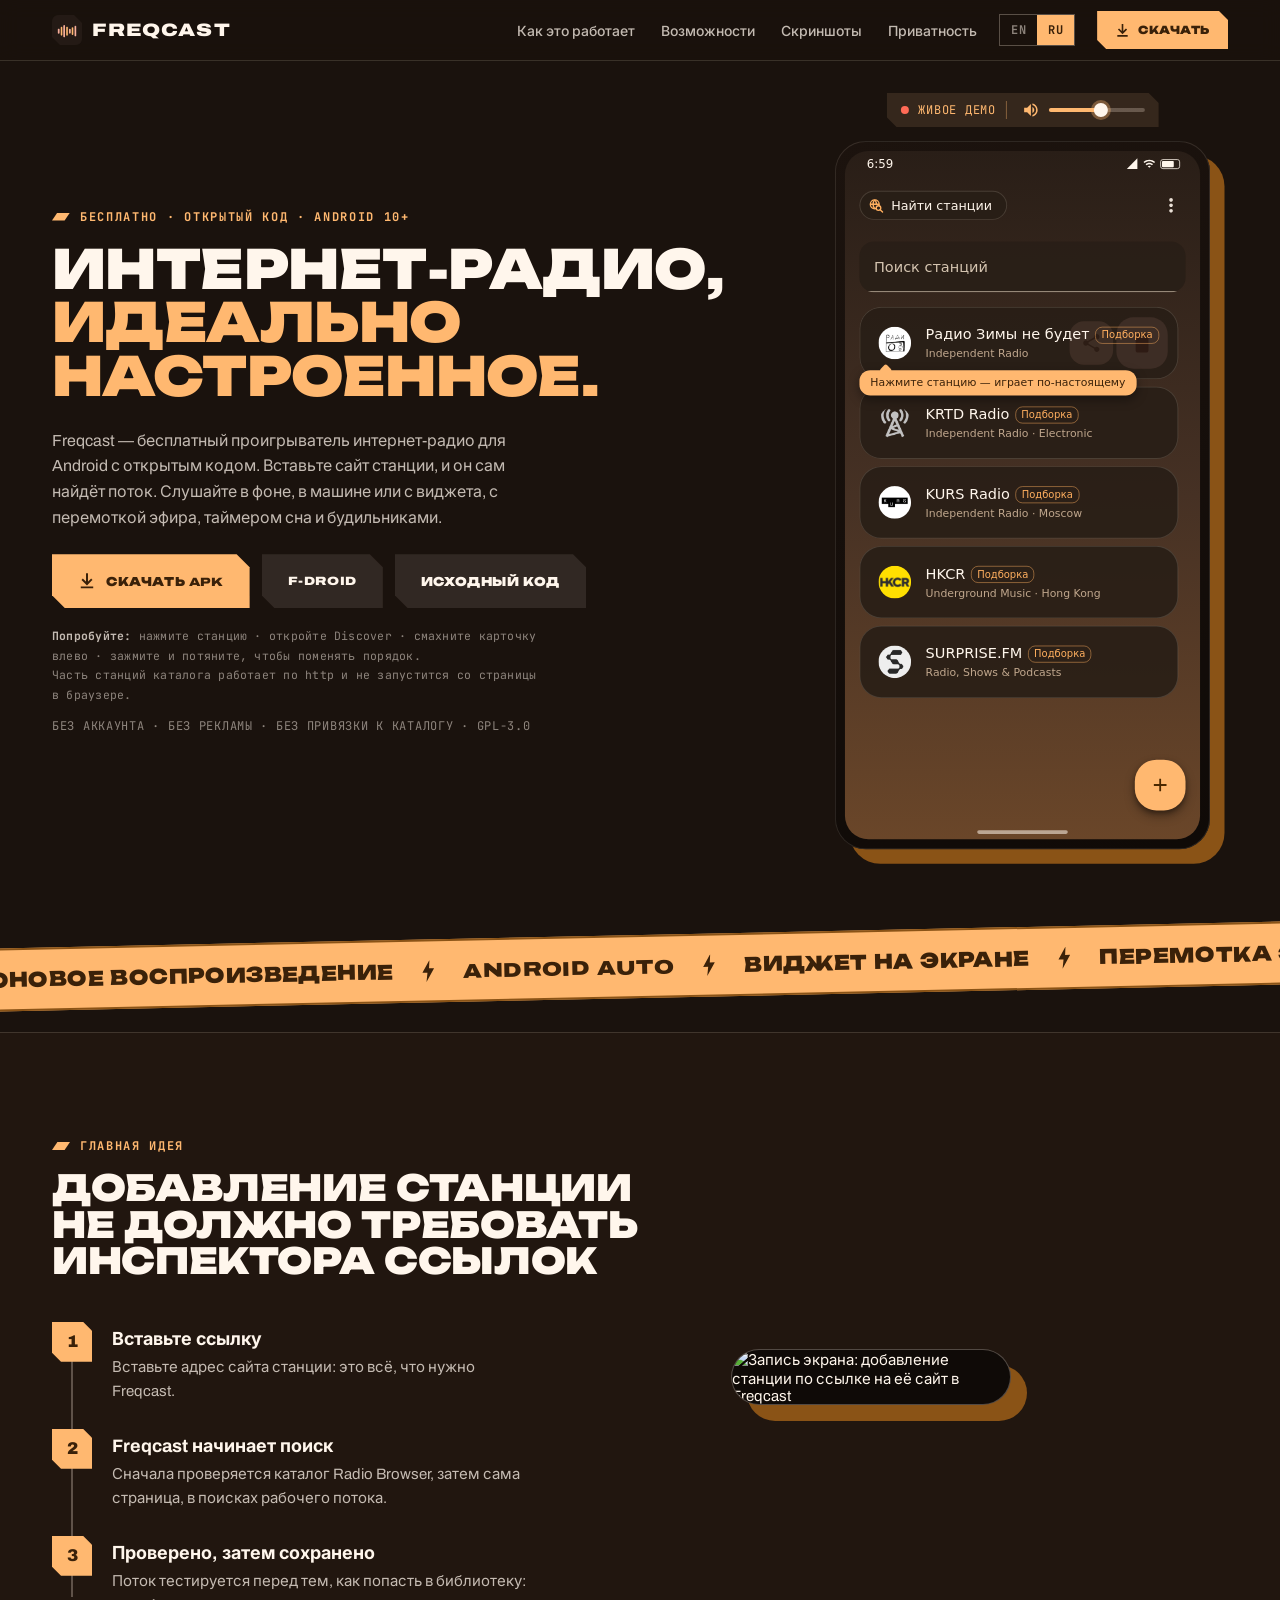
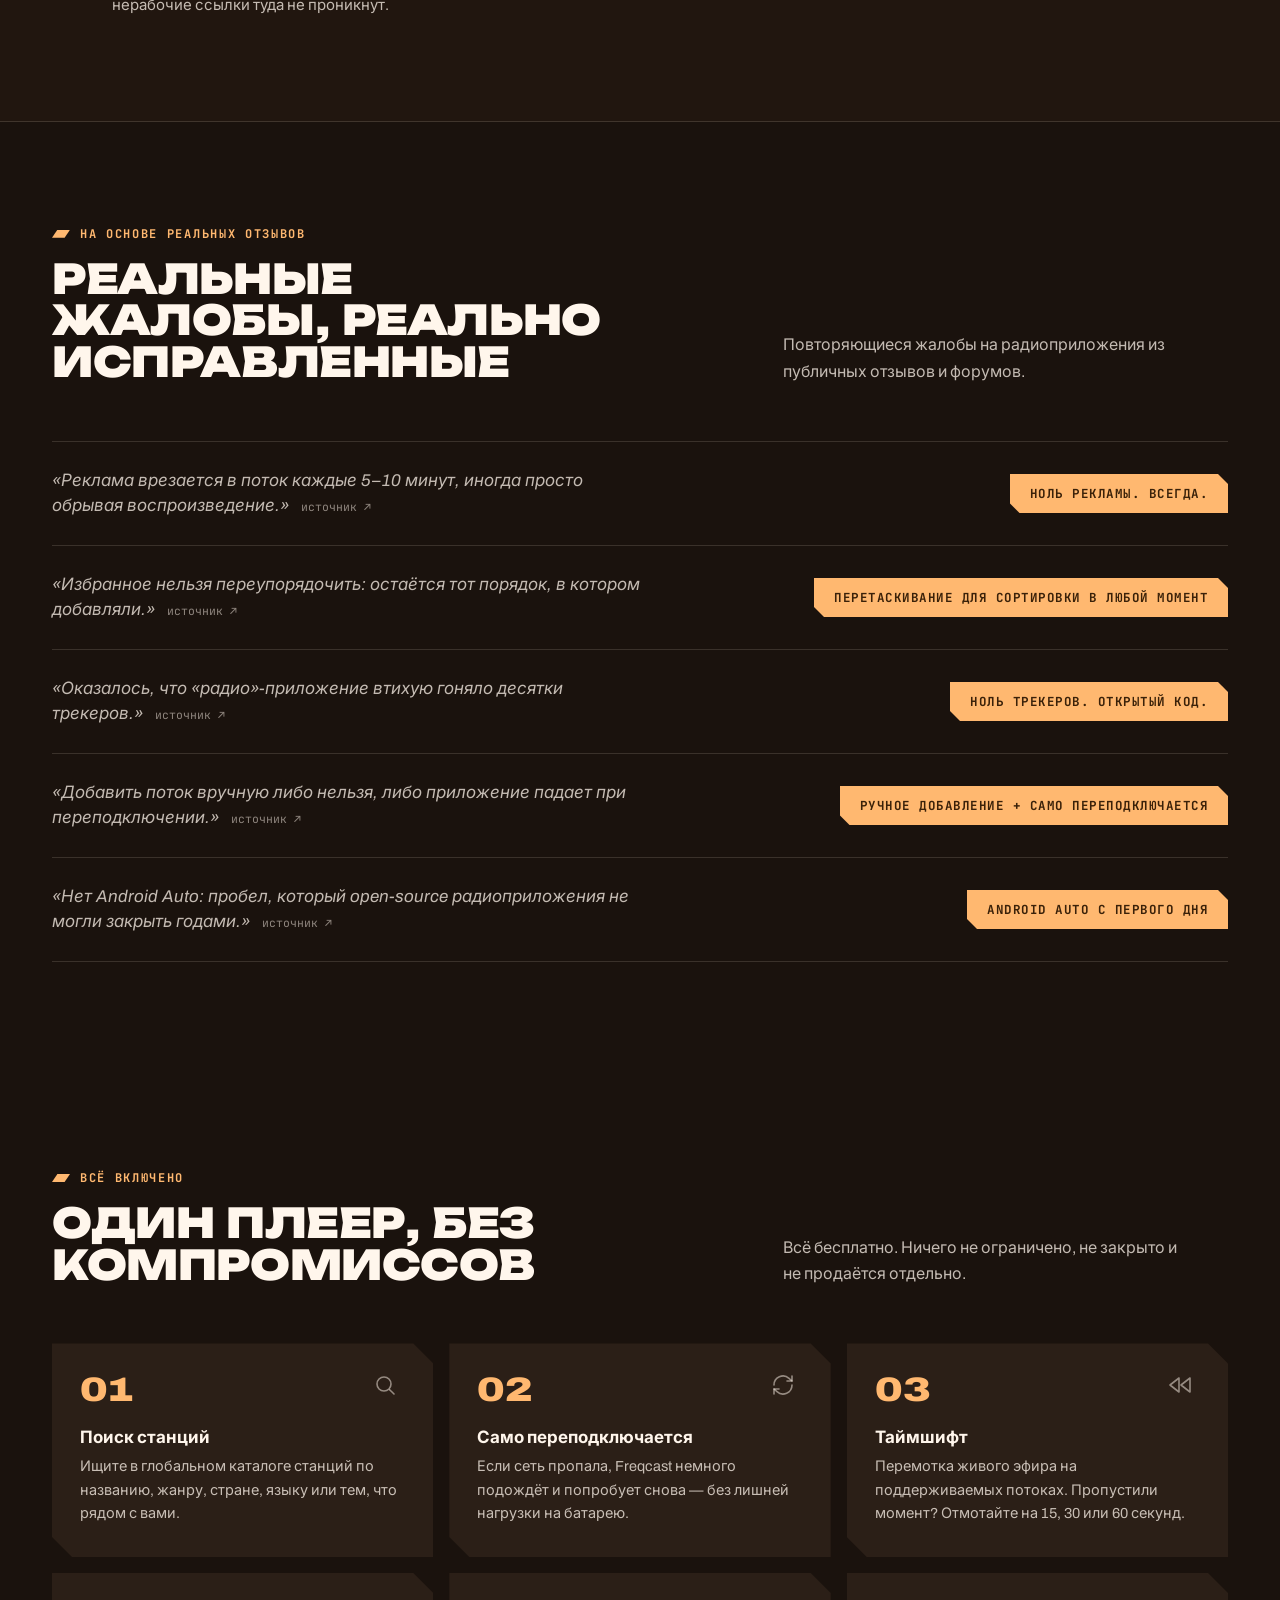
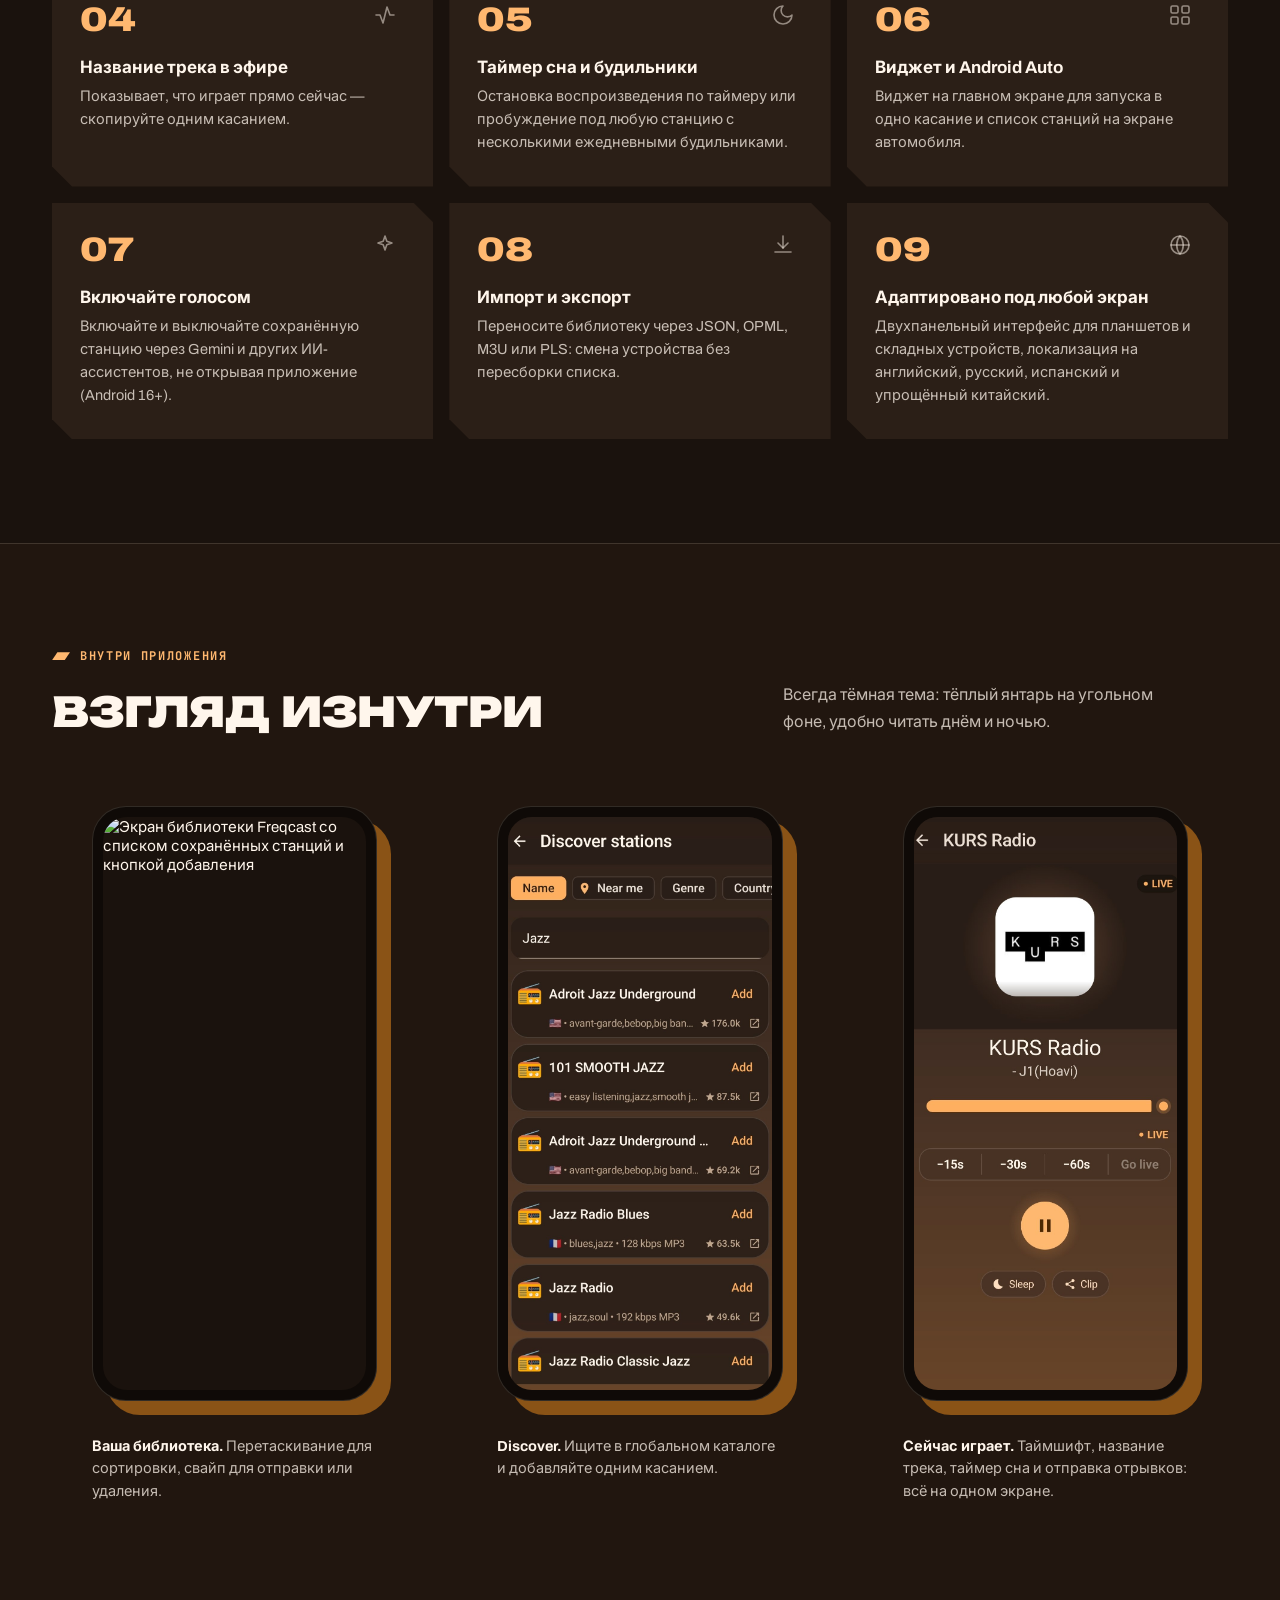
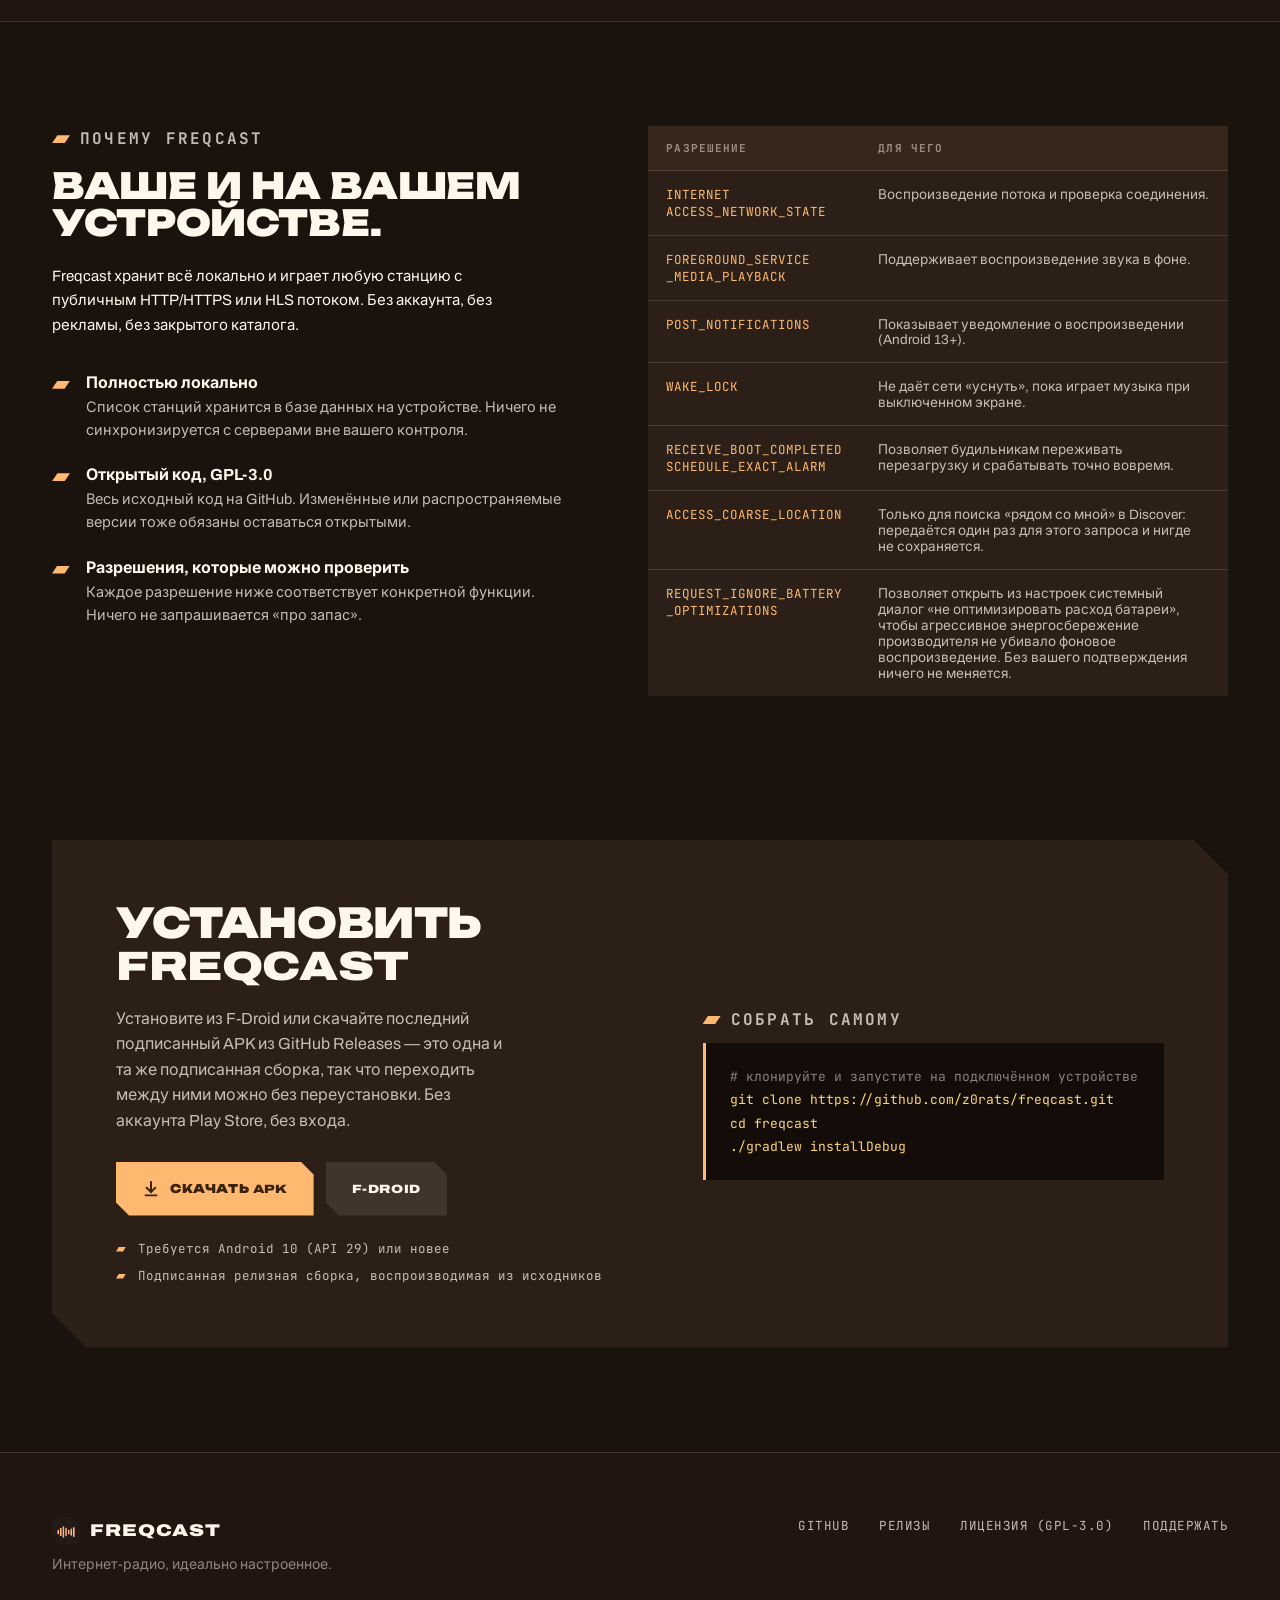
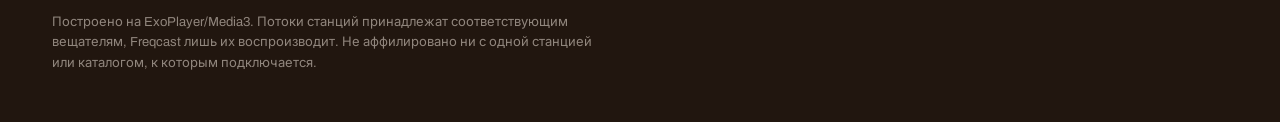
==== commit fad943ec: "Refresh Roborazzi StationItem baselines" ====
--- a/docs/ru/index.html
+++ b/docs/ru/index.html
@@ -49,7 +49,7 @@
         <a class="btn btn-ghost" href="https://f-droid.org/packages/com.freqcast/">F-Droid</a>
         <a class="btn btn-ghost" href="https://github.com/z0rats/freqcast">Исходный код</a>
       </div>
-      <p class="try-line"><b>Попробуйте:</b> нажмите станцию или ▶ · откройте Discover · смахните карточку влево · зажмите и потяните, чтобы поменять порядок.<br>Часть станций каталога работает по http и не запустится со страницы в браузере.</p>
+      <p class="try-line"><b>Попробуйте:</b> нажмите станцию · откройте Discover · смахните карточку влево · зажмите и потяните, чтобы поменять порядок.<br>Часть станций каталога работает по http и не запустится со страницы в браузере.</p>
       <p class="hero-meta">БЕЗ АККАУНТА · БЕЗ РЕКЛАМЫ · БЕЗ ПРИВЯЗКИ К КАТАЛОГУ · GPL-3.0</p>
     </div>
   </div>
@@ -234,7 +234,7 @@
       <figure class="shot">
         <div class="phone">
           <div class="phone-screen">
-            <img src="../screenshots/1.png" alt="Экран библиотеки Freqcast со списком сохранённых станций, кнопками воспроизведения и добавления" loading="lazy">
+            <img src="../screenshots/1.png" alt="Экран библиотеки Freqcast со списком сохранённых станций и кнопкой добавления" loading="lazy">
           </div>
         </div>
         <figcaption><b>Ваша библиотека.</b> Перетаскивание для сортировки, свайп для отправки или удаления.</figcaption>
--- a/docs/demo/player.css
+++ b/docs/demo/player.css
@@ -197,9 +197,6 @@
 .fc-eq i:nth-child(3) { animation-duration: 0.38s; }
 @keyframes fc-eq { to { transform: scaleY(1); } }
 
-.fc-play { flex: none; width: 48px; height: 48px; margin-right: -4px; border-radius: 8px; display: grid; place-items: center; color: var(--fc-accent); }
-.fc-play svg { width: 32px; height: 32px; }
-
 /* ---------- empty / no-results ---------- */
 .fc-empty {
   position: absolute; inset: 0; display: none; flex-direction: column; align-items: center; justify-content: center;
@@ -294,18 +291,17 @@
   50% { box-shadow: 24px 24px 0 #b9741f; }
 }
 }
-.fc-row.fc-nudge .fc-play { position: relative; }
-.fc-row.fc-nudge .fc-play::before {
-  content: ""; position: absolute; left: 50%; top: 50%; width: 32px; height: 32px; margin: -16px 0 0 -16px;
-  border-radius: 50%; border: 2px solid var(--fc-accent); animation: fc-ring 1.4s ease-out infinite; pointer-events: none;
-}
-@keyframes fc-ring { from { transform: scale(0.9); opacity: 0.95; } to { transform: scale(1.9); opacity: 0; } }
+.fc-row.fc-nudge .fc-card { animation: fc-card-hint 1.4s ease-out infinite; }
+@keyframes fc-card-hint {
+  from { box-shadow: 0 0 0 0 var(--fc-accent); }
+  to { box-shadow: 0 0 0 8px transparent; }
+}
 .fc-tip {
-  position: absolute; z-index: 7; right: 40px; top: 78px; padding: 7px 12px; border-radius: 12px;
+  position: absolute; z-index: 7; left: 16px; top: 78px; padding: 7px 12px; border-radius: 12px;
   background: var(--fc-primary); color: #3a2109; font-size: 12px; font-weight: 500; white-space: nowrap;
   box-shadow: 0 4px 12px rgba(0, 0, 0, 0.4); animation: fc-bob 1.4s ease-in-out infinite; pointer-events: none;
 }
-.fc-tip::before { content: ""; position: absolute; top: -5px; right: 20px; width: 10px; height: 10px; background: var(--fc-primary); transform: rotate(45deg); border-radius: 2px; }
+.fc-tip::before { content: ""; position: absolute; top: -5px; left: 24px; width: 10px; height: 10px; background: var(--fc-primary); transform: rotate(45deg); border-radius: 2px; }
 @keyframes fc-bob { 0%, 100% { transform: translateY(0); } 50% { transform: translateY(3px); } }
 
 /* ---------- toast + dialog ---------- */
